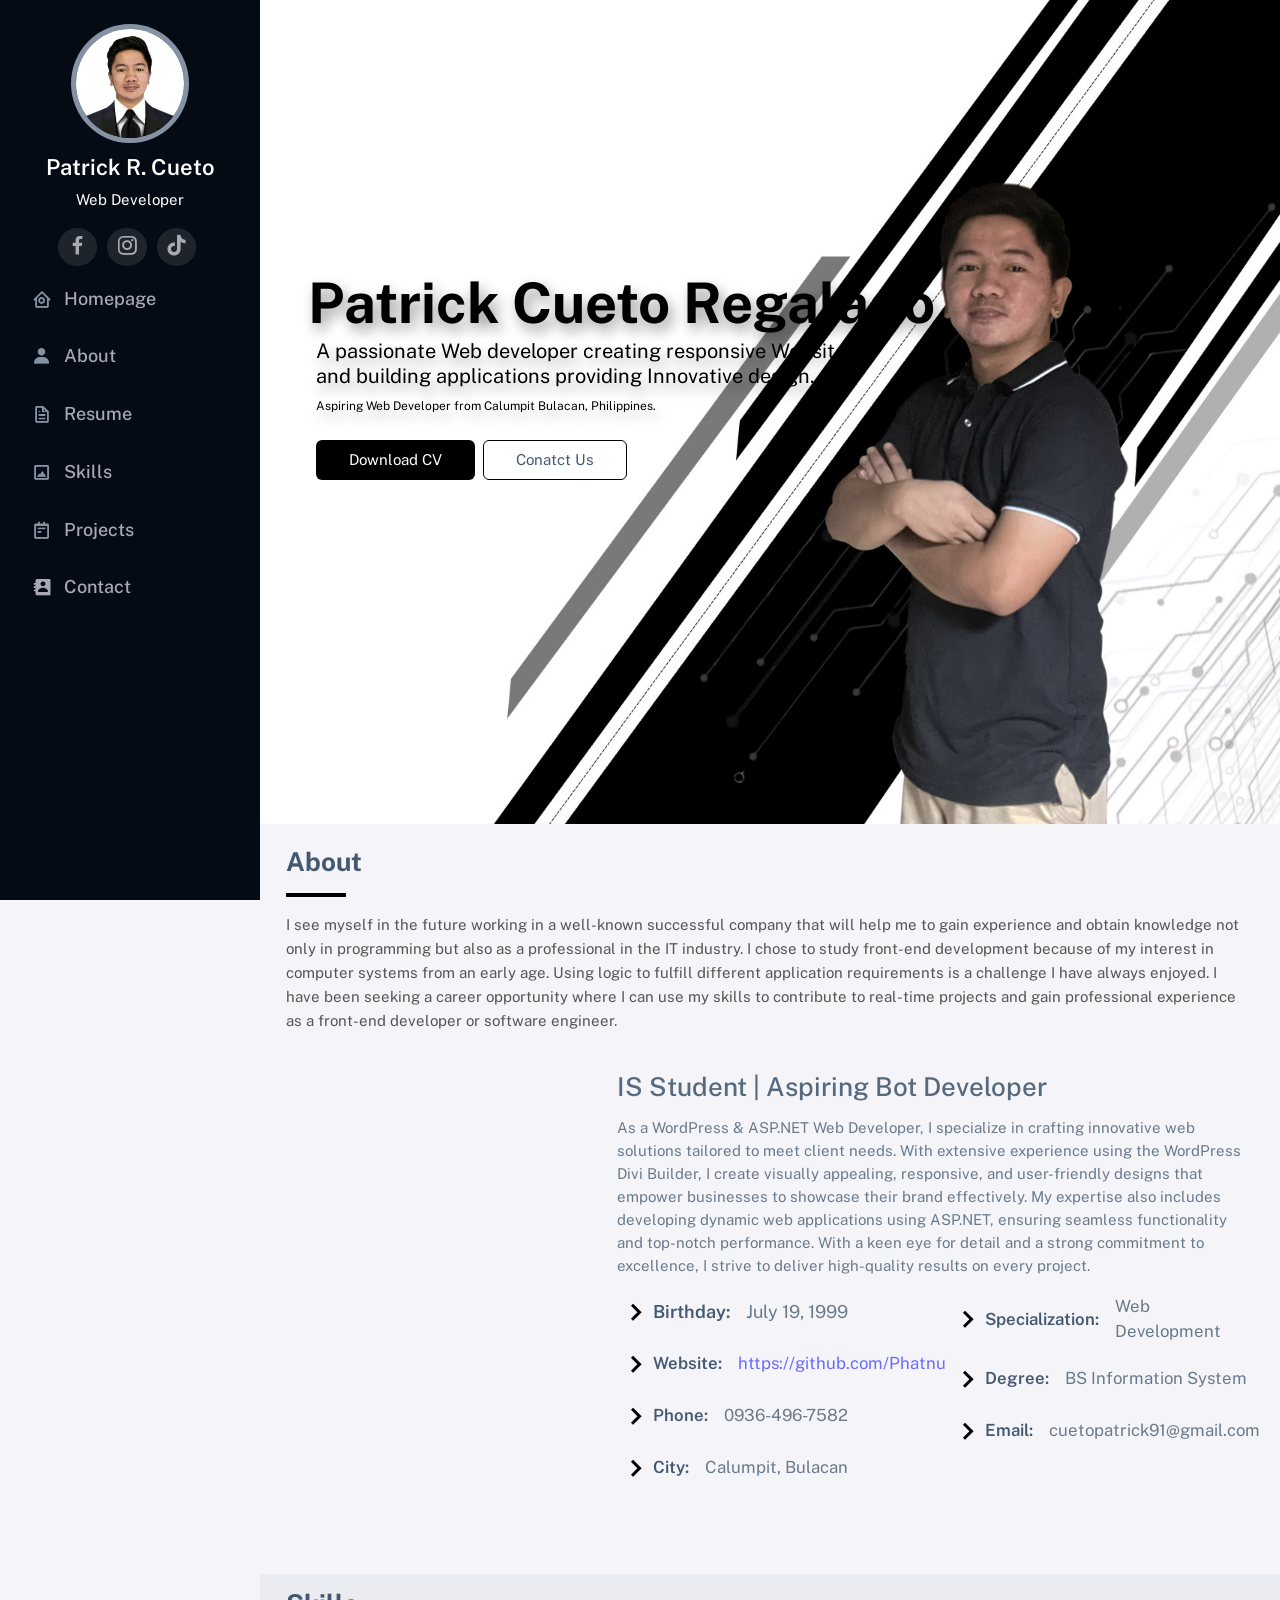
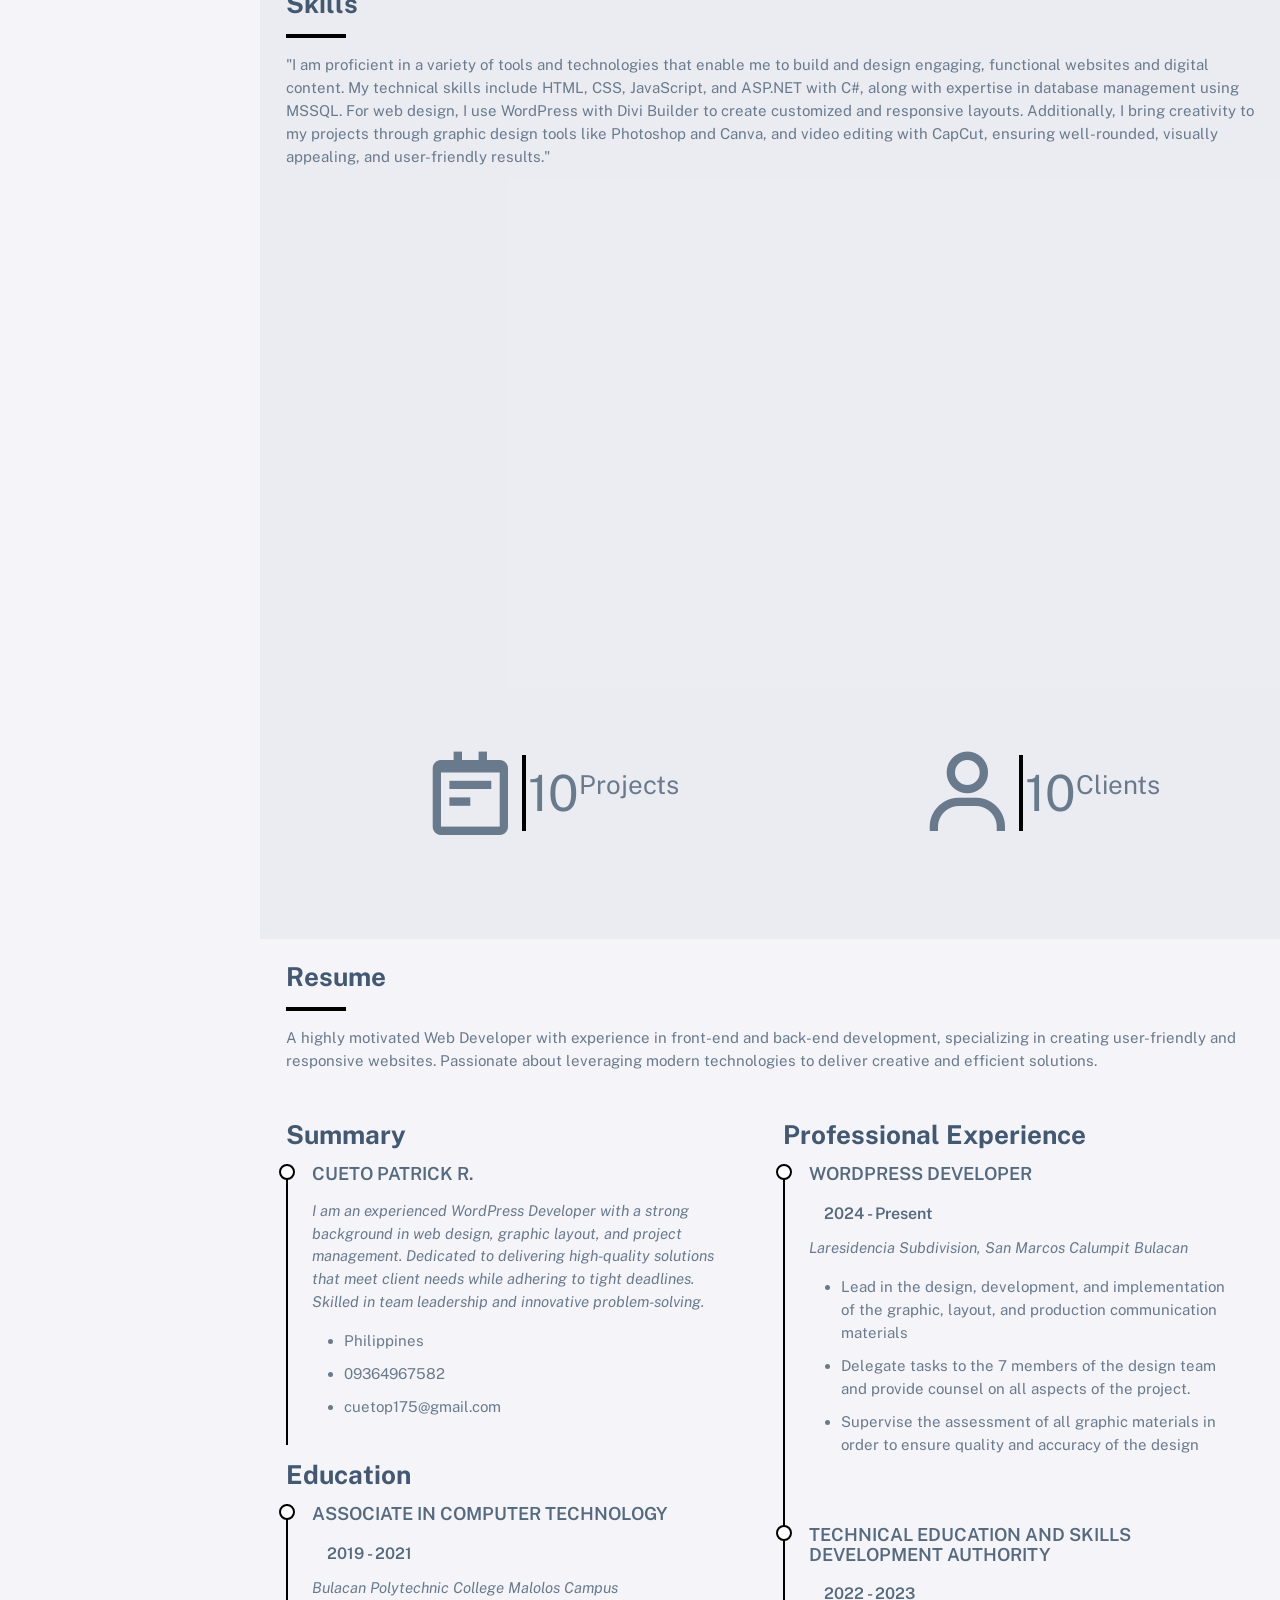
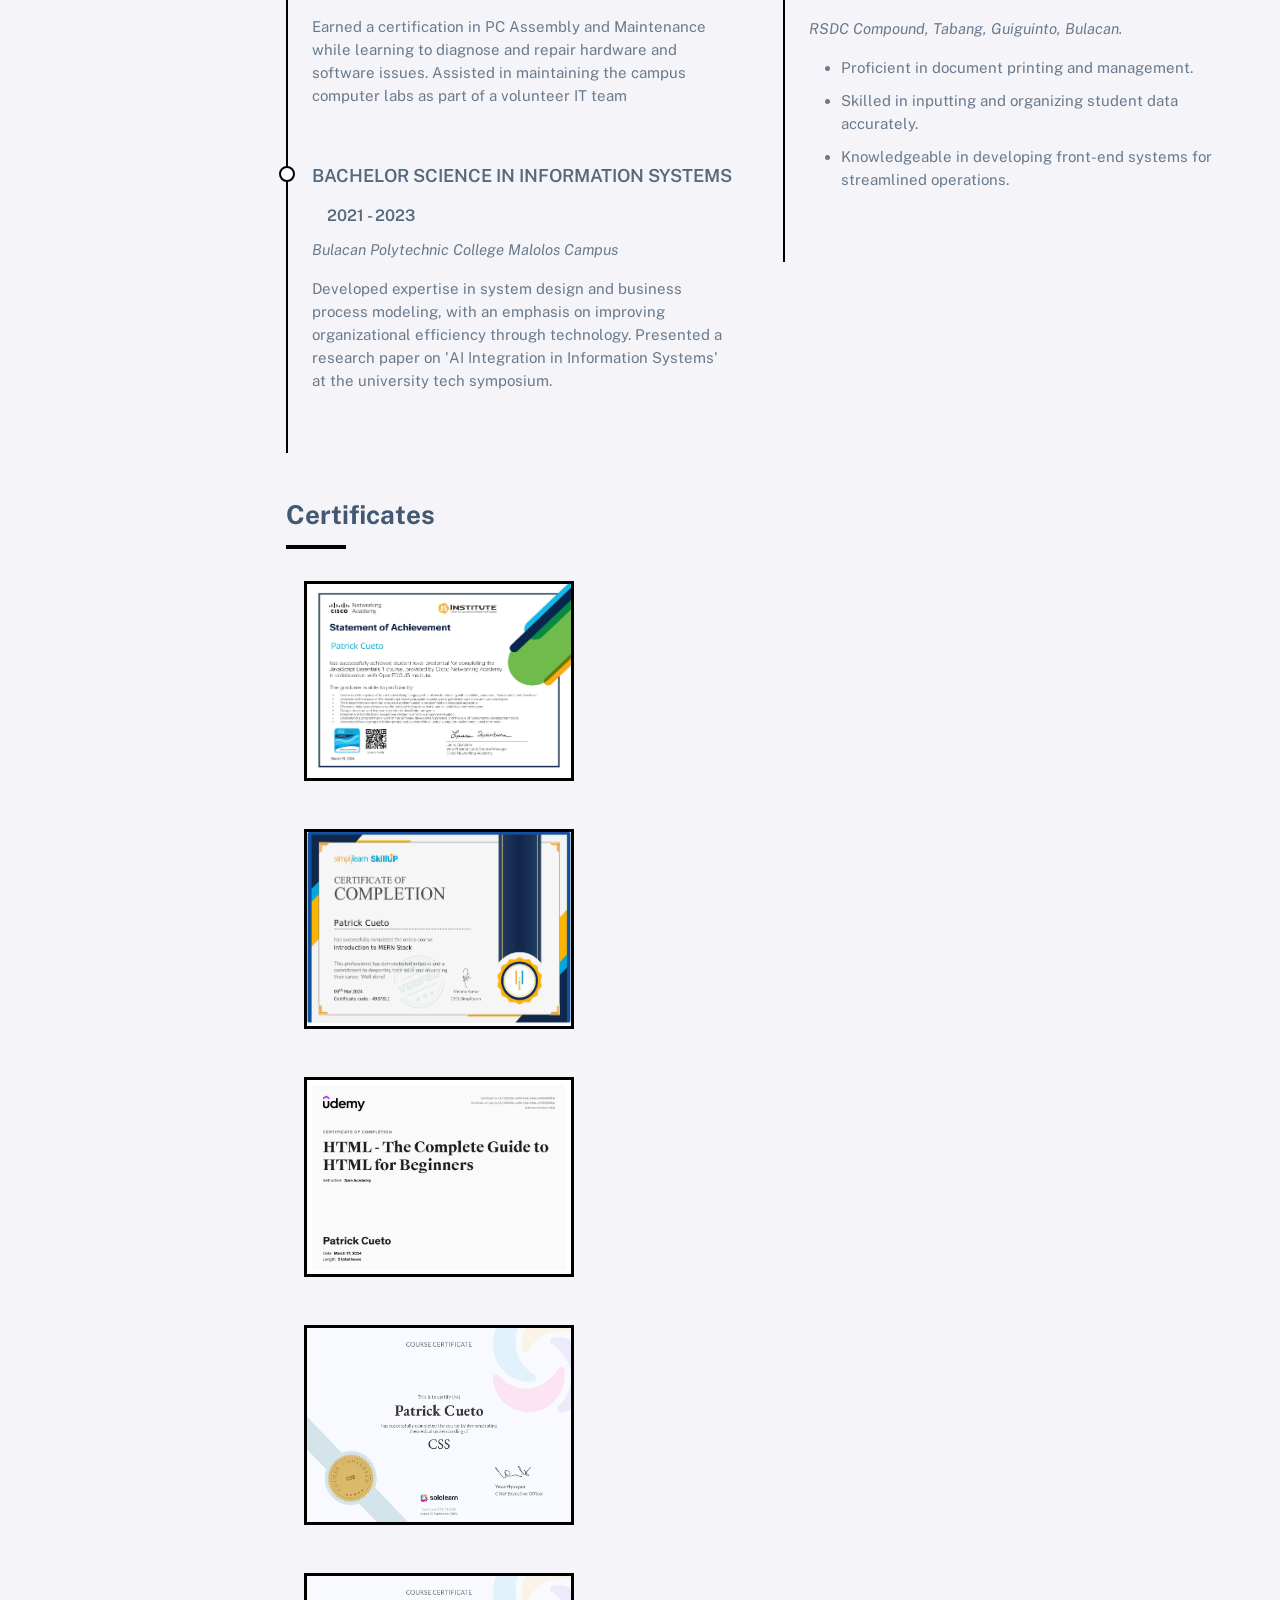
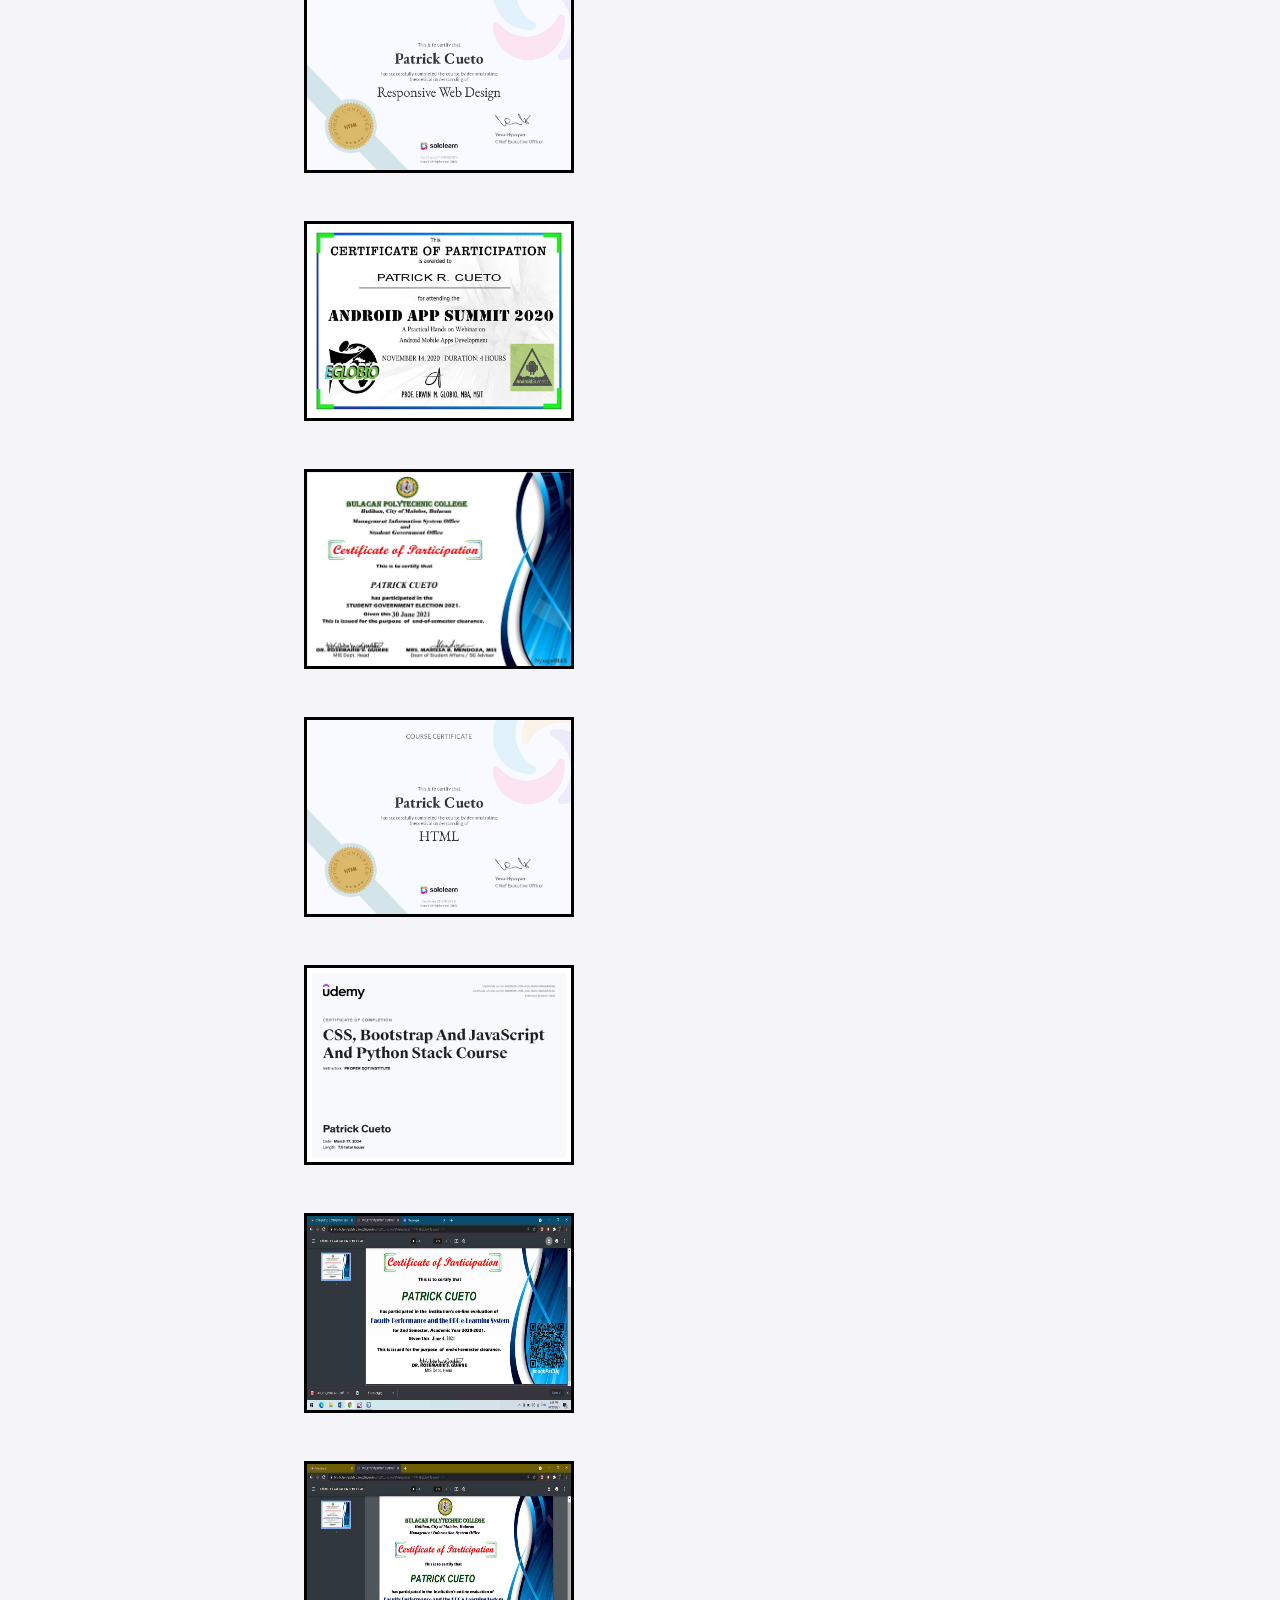
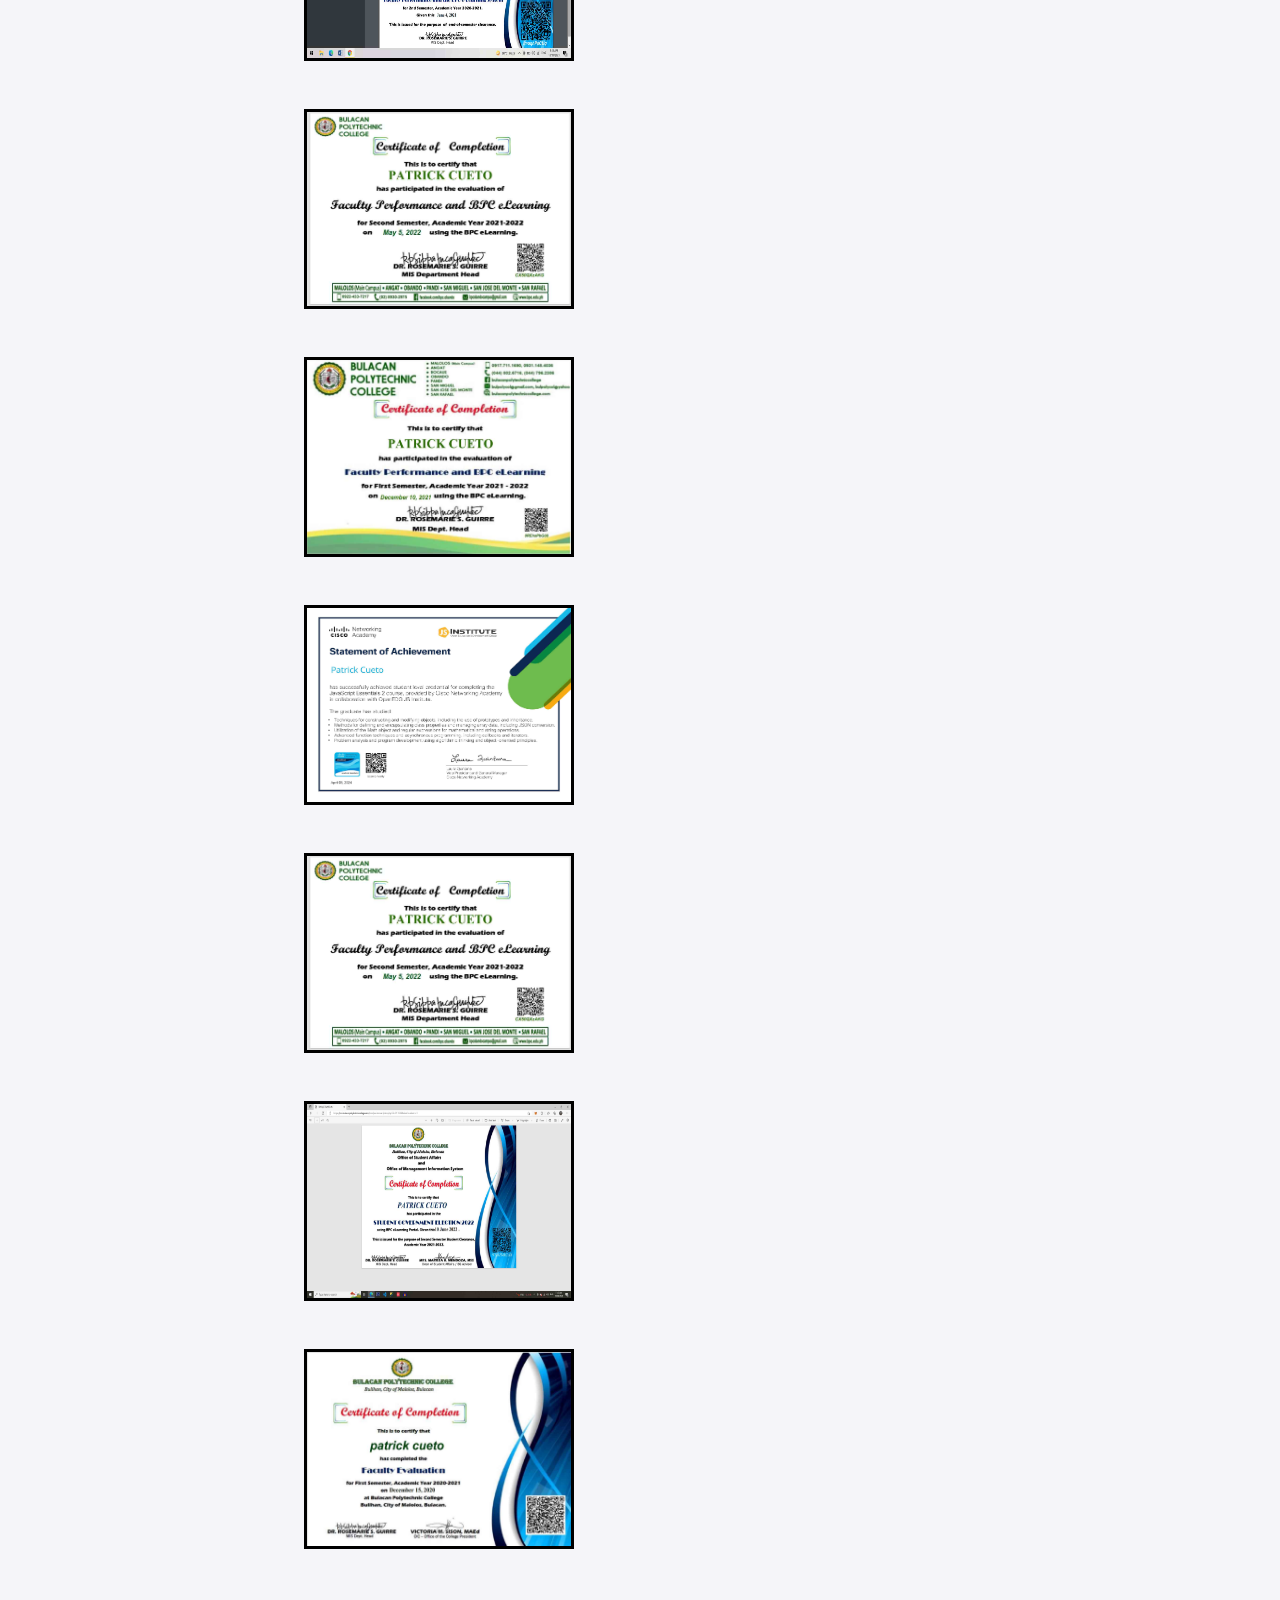
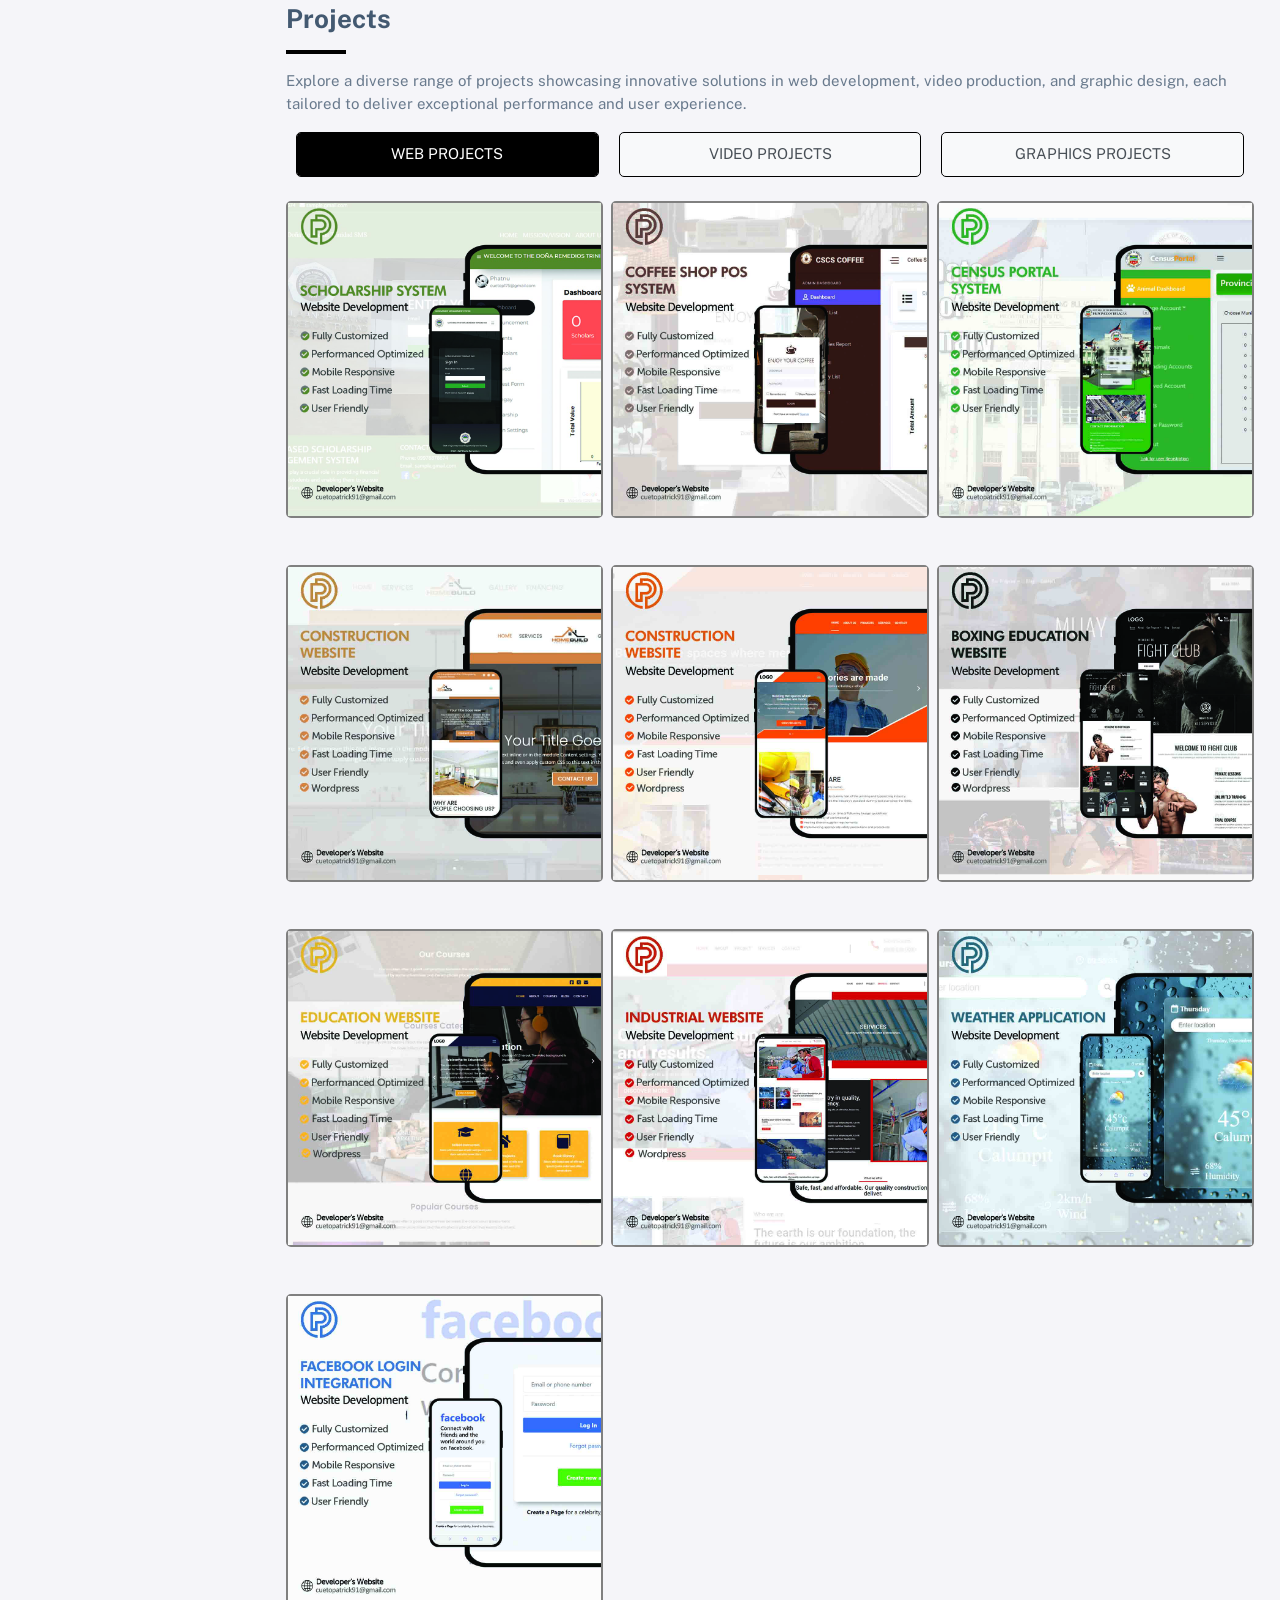
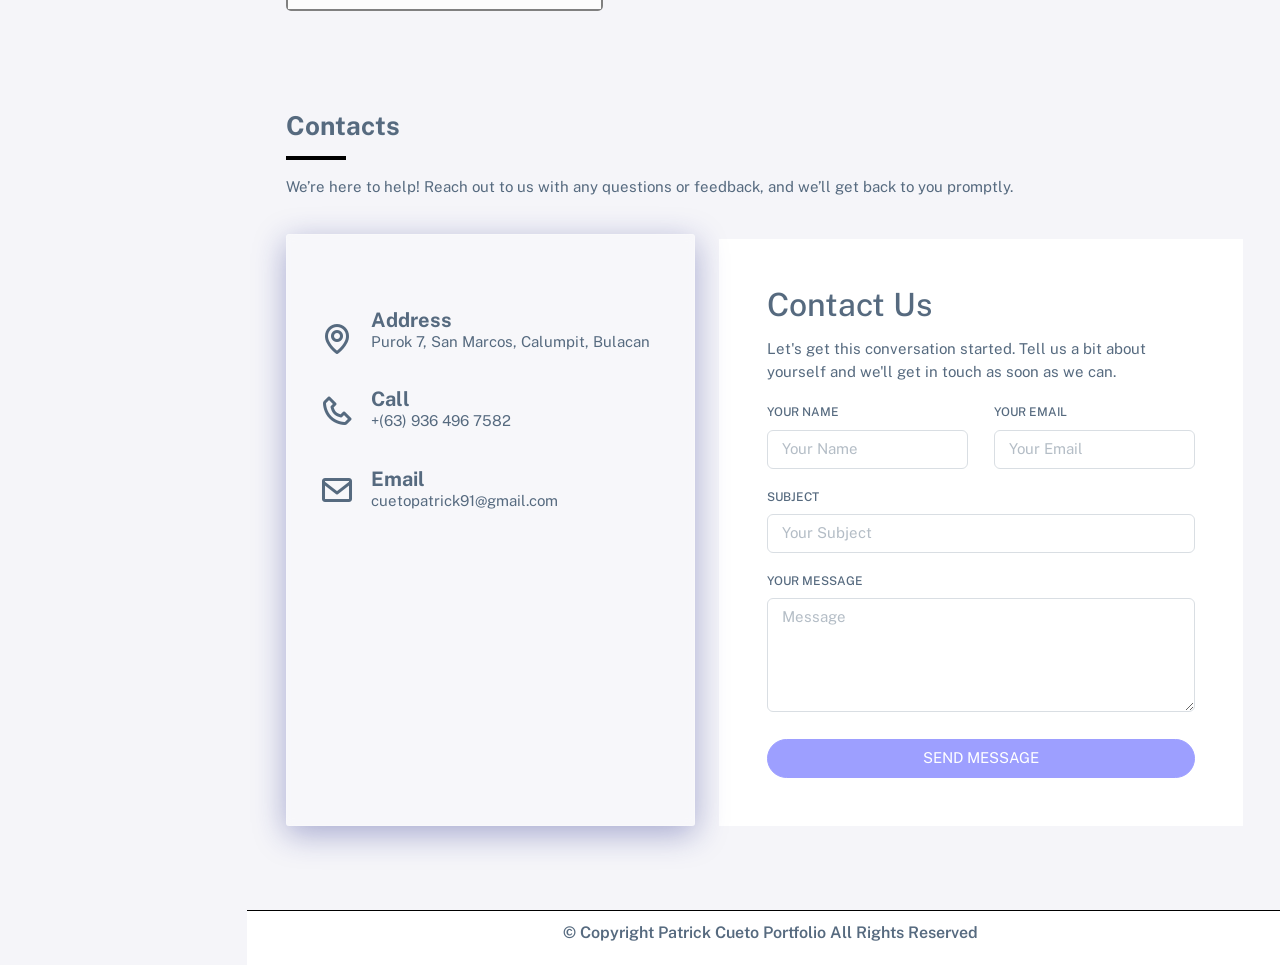
==== index.html @ 0eef759f "Update css Update css" ====
<!DOCTYPE html>

<!-- =========================================================
* Sneat - Bootstrap 5 HTML Admin Template - Pro | v1.0.0
==============================================================

* Product Page: https://themeselection.com/products/sneat-bootstrap-html-admin-template/
* Created by: ThemeSelection
* License: You must have a valid license purchased in order to legally use the theme for your project.
* Copyright ThemeSelection (https://themeselection.com)

=========================================================
 -->
<!-- beautify ignore:start -->
<html
  lang="en"
  class="light-style layout-menu-fixed"
  dir="ltr"
  data-theme="theme-default"
  data-assets-path="../assets/"
  data-template="vertical-menu-template-free"
>
  <head>
    <meta charset="utf-8" />
    <meta
      name="viewport"
      content="width=device-width, initial-scale=1.0, user-scalable=no, minimum-scale=1.0, maximum-scale=1.0"
    />

    <title>Portfolio | Patrick R. Cuetso</title>

    <meta name="description" content="" />

    <!-- Favicon -->
    <link rel="icon" type="image/x-icon" href="image/patsss2.jpg" />

    <!-- Fonts -->
    <link rel="preconnect" href="https://fonts.googleapis.com" />
    <link rel="preconnect" href="https://fonts.gstatic.com" crossorigin />
    <link
      href="https://fonts.googleapis.com/css2?family=Public+Sans:ital,wght@0,300;0,400;0,500;0,600;0,700;1,300;1,400;1,500;1,600;1,700&display=swap"
      rel="stylesheet"
    />
    <link href="https://unpkg.com/aos@2.3.1/dist/aos.css" rel="stylesheet">
   <!--<link rel="stylesheet" href="../bootstrap/css/bootstrap.min.css">-->
    <!-- Icons. Uncomment required icon fonts -->
    <link rel="stylesheet" href="assets/vendor/fonts/boxicons.css" />
    <link href="https://unpkg.com/aos@2.3.1/dist/aos.css" rel="stylesheet">
    <!-- Core CSS -->
    <link rel="stylesheet" href="assets/vendor/css/core.css" class="template-customizer-core-css" />
    <link rel="stylesheet" href="assets/vendor/css/theme-default.css" class="template-customizer-theme-css" />
    <link rel="stylesheet" href="assets/css/demo.css" />
    <link rel="stylesheet" href="assets/css/css-custom.css"/>

    <!-- Vendors CSS -->
    <link rel="stylesheet" href="assets/vendor/libs/perfect-scrollbar/perfect-scrollbar.css" />

    <link rel="stylesheet" href="assets/vendor/libs/apex-charts/apex-charts.css" />

    <!-- Page CSS -->

     <!-- <%-- FOR SLIDING IMAGE CERTIFICATE START--%> -->
     <link rel="stylesheet" href="https://unpkg.com/flickity@2/dist/flickity.min.css"/>
     <script src="https://ajax.googleapis.com/ajax/libs/jquery/3.6.4/jquery.min.js"></script>
      <!-- <%-- FOR SLIDING IMAGE CERTIFICATE CLOSE--%> -->

    <!-- Helpers -->
    <script src="assets/vendor/js/helpers.js"></script>

    <!--! Template customizer & Theme config files MUST be included after core stylesheets and helpers.js in the <head> section -->
    <!--? Config:  Mandatory theme config file contain global vars & default theme options, Set your preferred theme option in this file.  -->
    <script src="assets/js/config.js"></script>
    <style>
      #contact {
    background-image: url('./image/bgmap.jpg'); /* Replace 'your-image.jpg' with the path to your background image */
    background-size: cover; /* Ensures the image covers the entire section */
    background-position: center; /* Centers the image */
    background-repeat: no-repeat;
    padding: 60px 0; /* Adjusts padding to create space around content */
    color: #fff; /* Optional: changes text color to white for better readability */
    background-attachment: fixed;
}

      #cardsss:hover {
        transform: translateY(-10px);
        transition: 0.8s; /* Moves the div upwards */
        border: 1px solid black;
        
      }
      #cardsss {
      transition: transform 0.8s ease;
      padding: .5rem;
      border-radius: 11px;
      background: #e0e0e0;
      box-shadow:  8px 8px 16px #bebebe,-8px -8px 16px #ffffff; /* Apply transition to both hover and unhover */
    }
  .rowform{
    --bs-gutter-x: 1.625rem;
    --bs-gutter-y: 0;
    display: flex;
    flex-wrap: wrap;
    margin-top: calc(-1* var(--bs-gutter-y));
    margin-right: calc(-0.5* var(--bs-gutter-x));
  }
  #formatlimg{
    width: 90%;
  }
  /* CSS FOR THE SLIDER CERTIFICATE START */
  .modal {
    display: none; /* Hidden by default */
    position: fixed; /* Stay in place */
    z-index: 1; /* Sit on top */
    padding-top: 100px; /* Location of the box */
    left: 0;
    top: 0;
    width: 100%; /* Full width */
    height: 100%; /* Full height */
    overflow: auto; /* Enable scroll if needed */
    background-color: rgb(0,0,0); /* Fallback color */
    background-color: rgba(0,0,0,0.9); /* Black w/ opacity */
}

  .modal-content {
    margin: auto;
    display: block;
    width: 80%;
    max-width: 700px;
}
#caption {
    margin: auto;
    display: block;
    width: 80%;
    max-width: 700px;
    text-align: center;
    color: #ccc;
    padding: 10px 0;
    height: 150px;
}

.modal-content, #caption {
    animation-name: zoom;
    animation-duration: 0.6s;
}

@keyframes zoom {
    from {
        transform: scale(0)
    }

    to {
        transform: scale(1)
    }
}

.close {
    position: absolute;
    top: 15px;
    right: 35px;
    color: #f1f1f1;
    font-size: 40px;
    font-weight: bold;
    transition: 0.3s;
}

    .close:hover,
    .close:focus {
        color: #bbb;
        text-decoration: none;
        cursor: pointer;
    }

/* Close button styling */
.modal-close-btn {
    position: absolute;
    bottom: 20px;
    left: 50%;
    transform: translateX(-50%);
    background-color: #f1f1f1;
    color: black;
    border: none;
    padding: 10px 20px;
    cursor: pointer;
    font-size: 18px;
    font-weight: bold;
    border-radius: 5px;
}

    .modal-close-btn:hover,
    .modal-close-btn:focus {
        background-color: #bbb;
        color: white;
    }
    .passionate{
      margin-left: 1.5rem;margin-bottom: .5rem!important;font-size: 20px;line-height: 25px;color: black;
    }
    .aspiring{
      margin-left: 1.5rem;margin-bottom: 0rem!important;font-size: 12px;color: black;
    }
    .homebg{
     background-image: url('./image/bg9.jpg');padding: 2rem;background-attachment: fixed;
    }
    .row1{
      margin-top:1rem;
    }
    .btndiv{
      display: flex;
    }
    .btndiv #btnmirror{
      background-color: #000000;margin-left:1.5rem;padding: .5rem 2rem;
    }
    .btndiv #btnmirror2{
      background-color: white;margin-left:.5rem;padding: .5rem 2rem;border: 1px solid black;
    }
    .nav-tabs .nav-link {
    border: 1px solid black!important;
}

/* CSS FOR THE SLIDER CERTIFICATE END */

  @media screen and (min-width:200px) and (max-width:700px) {
    .rowform{
      justify-content: center;
    margin-left: calc(-0.5* var(--bs-gutter-x));
  }
  .btndiv #btnmirror {
    background-color: #000000;
    margin-left: 1.1rem;
    padding: 5px 11px;
}
.btndiv #btnmirror2 {
    background-color: white;
    margin-left: .5rem;
    padding: 5px 11px;
    border: 1px solid black;
}
  .passionate{
      margin-left: 1.1rem;
    }
    .row1{
      margin-top:0rem;
    }
    .aspiring{
      margin-left: 1.1rem;
    }
    .homebg{
     background-image: url('./image/mobile4.jpg');padding: 2rem;background-attachment: fixed;
    }
  #formatlimg{
    width: 40%;
  }
  #formalimg{
    width: 9rem;
  }
  }
    </style>
  </head>

  <body>
    <!-- Layout wrapper -->
    <div class="layout-wrapper layout-content-navbar">
      <div class="layout-container">
        <!-- Menu -->

        <aside id="layout-menu" class="layout-menu menu-vertical menu custom-bg">
          <div class="app-brand">
            <img style="width: 60%" class="img-thumbnail avatar avatar-xl rounded-circle mx-auto mb-2 mt-4 h-auto border-5 border-secondary" 
            src="image/pormal2.jpg"> 
            

            <a href="javascript:void(0);" class="layout-menu-toggle menu-link text-large ms-auto d-block d-xl-none bg-secondary">
              <i class="bx bx-chevron-left bx-sm align-middle"></i>
            </a>
          </div>
          <div>
          </div>

          <div class="fs-4 fw-semibold text-center text-white mb-1">Patrick R. Cueto</div>
          <p class="text-center text-white mb-0">Web Developer</p>
          <div class="demo-inline-spacing text-center pt-0 mb-2">
            <span class="badge css-bg-iconlist rounded-circle"><a target="_blank" href="https://www.facebook.com/profile.php?id=61554905952550"><i class='bx bxl-facebook bx-sm css-icon-custom '></i></a></span>
            <span class="badge css-bg-iconlist rounded-circle"><a target="_blank" href="https://www.instagram.com/patrickcueto019/"><i class='bx bxl-instagram bx-sm css-icon-custom '></i></a></span>
            <span class="badge css-bg-iconlist rounded-circle"><a target="_blank" href="https://www.tiktok.com/@_patrickregalado"><i class='bx bxl-tiktok bx-sm css-icon-custom '></i></a></span>
          </div>
          <div class="menu-inner-shadow"></div>

          <ul class="menu-inner py-1">
            <!-- Dashboard -->
            <li class="menu-item">
              <a href="#home" class="menu-link">
                <div class="d-flex justify-content-center">
                  <i class="menu-icon tf-icons bx bx-home-circle text-secondary css-icon-custom"></i> <h5 class="css-text-aside">Homepage</h5>
              </div>
              </a>
            </li>
            <li class="menu-item">
              <a href="#about" class="menu-link">
                <div class="d-flex justify-content-center">
                  <i class="menu-icon tf-icons bx bxs-user text-secondary css-icon-custom"></i> <h5 class="css-text-aside">About</h5>
              </div>
              </a>
            </li>
            <li class="menu-item">
              <a href="#resume" class="menu-link">
                <div class="d-flex justify-content-center">
                  <i class="menu-icon tf-icons bx bx-file text-secondary css-icon-custom"></i> <h5 class="css-text-aside">Resume</h5>
              </div>
              </a>
            </li>
            <li class="menu-item">
              <a href="#skills" class="menu-link">
                <div class="d-flex justify-content-center">
                  <i class="menu-icon tf-icons bx bx-image-alt text-secondary css-icon-custom"></i> <h5 class="css-text-aside">Skills</h5>
              </div>
              </a>
            </li>
            <li class="menu-item">
              <a href="#project" class="menu-link">
                <div class="d-flex justify-content-center">
               <i class="menu-icon tf-icons bx bx-notepad text-secondary css-icon-custom"></i> <h5 class="css-text-aside">Projects</h5>
              </div>
              </a>
            </li>
            <li class="menu-item">
              <a href="#contact" class="menu-link">
                <div class="d-flex justify-content-center">
               <i class="menu-icon tf-icons bx bxs-contact css-icon-custom"></i> <h5 class="css-text-aside">Contact</h5>
              </div>
              </a>
            </li>
          </ul>
        </aside>
        <!-- / Menu -->

        <!-- Layout container -->
        <div class="layout-page">
          <!-- Navbar -->

          <nav class="navbar d-xl-none" style="position: sticky; top: 0;">
            <div class="layout-menu-toggle navbar-nav align-items-xl-center ms-auto me-3 me-xl-0 d-xl-none ms-4">
              <a class="nav-item nav-link px-0 me-xl-4" href="javascript:void(0)">
                <div class="p-1 rounded-circle" style="background-color: #000000;">
                  <i class="bx bx-menu bx-sm text-white "></i>
                </div>
              </a>
            </div>
          </nav>

          <!-- / Navbar -->

          <!-- Content wrapper -->
          <div class="content-wrapper">
            <!-- Content -->

          <!-- Banner section -->
             <section id="home">
              <div class="homebg css-image-bg-fullscreen align-content-center">
                <div data-aos="fade-up" data-aos-easing="linear"
                data-aos-duration="3000">
                  <h6 style="font-size: clamp(2.25rem, 0.6875rem + 5vw, 3.5rem);margin-bottom: 0px!important;color: black;" class="fw-bold ps-3 css-text-shadow-custom">Patrick Cueto Regalado</h5>
                    <!-- <p style="margin-bottom: 0rem!important" class="text-white fs-2 ps-4 css-text-shadow-custom" id="typing-container"></p> -->
                     <p class="passionate css-text-shadow-custom">A passionate Web developer creating responsive Website <br> and building applications providing Innovative design.</p>
                     <p class="aspiring css-text-shadow-custom">Aspiring Web Developer from Calumpit Bulacan, Philippines.</p>
                     <div class="btndiv">
                      <a href="Resume/Patrick_Resume-converted (2).docx" id="btnmirror" class="btn mt-4 text-white" data-mdb-ripple-color="dark">Download CV   <i class="fa-solid fa-angle-right"></i></a> 
                      <a href="#contact" id="btnmirror2" class="btn mt-4 text-black">Conatct Us   <i class="fa-solid fa-angle-right"></i></a>     
                     </div>
                    
                </div>
               </div>
             </section>
             <!-- /Banner section -->
             
          <!-- About section -->
             <section id="about" class="pt-4">
              <div class="container-fluid">
              <h3 class="title fw-bold text-black">About</h3>
              <hr class="css-hr-custom"/>
                    <p style="line-height: 1.6; color: #555;">
                      I see myself in the future working in a well-known successful company that will help me to gain experience and obtain knowledge not only in programming but also as a professional in the IT industry.
                      I chose to study front-end development because of my interest in computer systems from an early age. Using logic to fulfill different application requirements is a challenge I have always enjoyed. 
                      I have been seeking a career opportunity where I can use my skills to contribute to real-time projects and gain professional experience as a front-end developer or software engineer.
                    </p>
             

                  <div class="row pt-4 gy-4 pb-5">
                    <div data-aos="fade-up"
                    data-aos-duration="3000" class="col-lg-4" style="display: flex;justify-content: center;">
                      <img id="formalimg" src="image/pormal2.jpg" alt="column image">
                    </div>
                    <div class="col-lg-8">
                      <h3>IS Student | Aspiring Bot Developer</h3>
                      <!-- <h3>WordPress & ASP.Net Web Developer</h3> -->
                      <p>As a WordPress & ASP.NET Web Developer, I specialize in crafting innovative web solutions tailored to meet client needs. With extensive experience using the WordPress Divi Builder, I create visually appealing, responsive, and user-friendly designs that empower businesses to showcase their brand effectively. My expertise also includes developing dynamic web applications using ASP.NET, ensuring seamless functionality and top-notch performance. With a keen eye for detail and a strong commitment to excellence, I strive to deliver high-quality results on every project.</p>
                        <div class="row">
                          <div class="col-lg-6">
                            <ul class="list-unstyled d-flex align-items-center">
                              <li><i class="bx bx-chevron-right bx-md css-chevron-color"></i></li>
                              <li><span class="fs-5 fw-semibold me-3 text-black">Birthday:</span></li>
                              <li><span class="fs-5">July 19, 1999</span></li>
                            </ul>
                            <ul class="list-unstyled d-flex align-items-center">
                              <li><i class="bx bx-chevron-right bx-md css-chevron-color"></i></li>
                              <li><span class="fs-big fw-semibold me-3 text-black">Website:</span></li>
                              <li><span class="fs-big "><a target="_blank" href="https://github.com/Phatnu">https://github.com/Phatnu</a></span></li>
                            </ul>
                            <ul class="list-unstyled d-flex align-items-center">
                              <li><i class="bx bx-chevron-right bx-md css-chevron-color"></i></li>
                              <li><span class="fs-big fw-semibold me-3 text-black">Phone:</span></li>
                              <li><span class="fs-big ">0936-496-7582</span></li>
                            </ul>
                            <ul class="list-unstyled d-flex align-items-center">
                              <li><i class="bx bx-chevron-right bx-md css-chevron-color"></i></li>
                              <li><span class="fs-big fw-semibold me-3 text-black">City:</span></li>
                              <li><span class="fs-big ">Calumpit, Bulacan</span></li>
                            </ul>
                          </div>
                          <div class="col-lg-6">
                            <ul class="list-unstyled d-flex align-items-center">
                              <li><i class="bx bx-chevron-right bx-md css-chevron-color"></i></li>
                              <li><span class="fs-big fw-semibold me-3 text-black">Specialization:</span></li>
                              <li><span class="fs-big ">Web Development</span></li>
                            </ul>
                            <ul class="list-unstyled d-flex align-items-center">
                              <li><i class="bx bx-chevron-right bx-md css-chevron-color"></i></li>
                              <li><span class="fs-big  fw-semibold me-3 text-black">Degree:</span></li>
                              <li><span class="fs-big ">BS Information System</span></li>
                            </ul>
                            <ul class="list-unstyled d-flex align-items-center">
                              <li><i class="bx bx-chevron-right bx-md css-chevron-color"></i></li>
                              <li><span class="fs-big  fw-semibold me-3 text-black">Email:</span></li>
                              <li><span class="fs-big ">cuetopatrick91@gmail.com</span></li>
                            </ul>
                            <!--- <ul class="list-unstyled d-flex align-items-center">
                              <li><i class="bx bx-chevron-right bx-md css-chevron-color"></i></li>
                              <li><span class="fs-big  fw-semibold me-3 text-black">Birthday:</span></li>
                              <li><span class="fs-big ">November 22, 1999</span></li>
                            </ul> -->
                          </div>
                        </div>

                    </div>
                  </div>
              </div>
             </section>
             <section id="skills" class="pt-4">
              <div class="bg-lighter pt-3 pb-3">
                <div class="container">
                  <h3 class="title fw-bold text-black">Skills</h3>
                  <hr class="css-hr-custom"/>
                  <p class="mb-5">"I am proficient in a variety of tools and technologies that enable me to build and design engaging, functional websites and digital content. My technical skills include HTML, CSS, JavaScript, and ASP.NET with C#, along with expertise in database management using MSSQL. For web design, I use WordPress with Divi Builder to create customized and responsive layouts. Additionally, I bring creativity to my projects through graphic design tools like Photoshop and Canva, and video editing with CapCut, ensuring well-rounded, visually appealing, and user-friendly results."</p>
                  <!-- SECTION FOR THE SKILLS ICON START -->
                  <div class="row" data-aos="fade-up"
                  data-aos-anchor-placement="center-bottom" data-aos-duration="2000">
                    <div class="col-lg-3 col-md-3 col-sm-12">
                        <div id="cardsss">
                          <div style="display: flex;align-items: center;justify-content: center;">
                            <div>
                                <img style="width: 70px;height: auto;" src="./skillicons/html.png">
                            </div>
                            <div style="color: #040B14;font-size: 20px;font-weight: bold;">
                                HTML
                            </div>
                          </div>
                        </div>
                    </div>
                    <div class="col-lg-3 col-md-3 col-sm-12">
                      <div id="cardsss">
                        <div style="display: flex;align-items: center;justify-content: center;">
                          <div>
                              <img style="width: 70px;height: auto;" src="./skillicons/CSS.png">
                          </div>
                          <div style="color: #040B14;font-size: 20px;font-weight: bold;">
                              CSS
                          </div>
                        </div>
                      </div>
                  </div>
                  <div class="col-lg-3 col-md-3 col-sm-12">
                    <div id="cardsss">
                      <div style="display: flex;align-items: center;justify-content: center;">
                        <div>
                            <img style="width: 70px;height: auto;" src="./skillicons/jscript.png">
                        </div>
                        <div style="color: #040B14;font-size: 20px;font-weight: bold;">
                            JAVASCRIPT
                        </div>
                      </div>
                    </div>
                </div>
              <div class="col-lg-3 col-md-3 col-sm-12">
                <div id="cardsss">
                  <div style="display: flex;align-items: center;justify-content: center;">
                    <div>
                        <img style="width: 70px;height: auto;" src="./skillicons/Bootstrap.png">
                    </div>
                    <div style="color: #040B14;font-size: 20px;font-weight: bold;">
                        BOOTSTRAP
                    </div>
                  </div>
                </div>
            </div>
                   </div>
                   <div class="row row1" data-aos="fade-up"
                   data-aos-anchor-placement="center-bottom" data-aos-duration="2000">
                    <div class="col-lg-3 col-md-3 col-sm-12">
                      <div id="cardsss">
                        <div style="display: flex;align-items: center;justify-content: center;">
                          <div>
                              <img style="width: 70px;height: auto;" src="./skillicons/tailwind.png">
                          </div>
                          <div style="color: #040B14;font-size: 20px;font-weight: bold;">
                              TAILWIND
                          </div>
                        </div>
                      </div>
                  </div>
                  <div class="col-lg-3 col-md-3 col-sm-12">
                    <div id="cardsss">
                      <div style="display: flex;align-items: center;justify-content: center;">
                        <div>
                            <img style="width: 70px;height: auto;" src="./skillicons/CSHARP.png">
                        </div>
                        <div style="color: #040B14;font-size: 20px;font-weight: bold;">
                            C#
                        </div>
                      </div>
                    </div>
                </div>
                  <div class="col-lg-3 col-md-3 col-sm-12">
                    <div id="cardsss">
                      <div style="display: flex;align-items: center;justify-content: center;">
                        <div>
                            <img style="width: 70px;height: auto;" src="./skillicons/ASP.png">
                        </div>
                        <div style="color: #040B14;font-size: 20px;font-weight: bold;">
                            ASP.NET
                        </div>
                      </div>
                    </div>
                </div>
                <div class="col-lg-3 col-md-3 col-sm-12">
                  <div id="cardsss">
                    <div style="display: flex;align-items: center;justify-content: center;">
                      <div>
                          <img style="width: 70px;height: auto;" src="./skillicons/SQL.png">
                      </div>
                      <div style="color: #040B14;font-size: 20px;font-weight: bold;">
                          SQL
                      </div>
                    </div>
                  </div>
              </div>
                   </div>
                   <div class="row row1" data-aos="fade-up"
                   data-aos-anchor-placement="center-bottom" data-aos-duration="2000">
                    <div class="col-lg-3 col-md-3 col-sm-12">
                      <div id="cardsss">
                        <div style="display: flex;align-items: center;justify-content: center;">
                          <div>
                              <img style="width: 70px;height: auto;" src="./skillicons/WORDPRESS.png">
                          </div>
                          <div style="color: #040B14;font-size: 20px;font-weight: bold;">
                              WORDPRESS
                          </div>
                        </div>
                      </div>
                  </div>
                  <div class="col-lg-3 col-md-3 col-sm-12">
                    <div id="cardsss">
                      <div style="display: flex;align-items: center;justify-content: center;">
                        <div>
                            <img style="width: 70px;height: auto;" src="./skillicons/phothoshop.png">
                        </div>
                        <div style="color: #040B14;font-size: 20px;font-weight: bold;">
                            PHOTOSHOP
                        </div>
                      </div>
                    </div>
                </div>
                  <div class="col-lg-3 col-md-3 col-sm-12">
                    <div id="cardsss">
                      <div style="display: flex;align-items: center;justify-content: center;">
                        <div>
                            <img style="width: 70px;height: auto;" src="./skillicons/FIGMA.png">
                        </div>
                        <div style="color: #040B14;font-size: 20px;font-weight: bold;">
                            FIGMA
                        </div>
                      </div>
                    </div>
                </div>
                <div class="col-lg-3 col-md-3 col-sm-12">
                  <div id="cardsss">
                    <div style="display: flex;align-items: center;justify-content: center;">
                      <div>
                          <img style="width: 70px;height: auto;" src="./skillicons/capcut.png">
                      </div>
                      <div style="color: #040B14;font-size: 20px;font-weight: bold;">
                          CAPCUT
                      </div>
                    </div>
                  </div>
              </div>
                   </div>
                   <div class="row row1" data-aos="fade-up"
                   data-aos-anchor-placement="center-bottom" data-aos-duration="2000" >
                    <div class="col-lg-3 col-md-3 col-sm-12">
                      <div id="cardsss">
                        <div style="display: flex;align-items: center;justify-content: center;">
                          <div>
                              <img style="width: 70px;height: auto;" src="./skillicons/CANVA.png">
                          </div>
                          <div style="color: #040B14;font-size: 20px;font-weight: bold;">
                             CANVA
                          </div>
                        </div>
                      </div>
                  </div>
                  <div class="col-lg-3 col-md-3 col-sm-12">
                    <div id="cardsss">
                      <div style="display: flex;align-items: center;justify-content: center;">
                        <div>
                            <img style="width: 70px;height: auto;" src="./skillicons/visualStudio.png">
                        </div>
                        <div style="color: #040B14;font-size: 18px;font-weight: bold;">
                            VISUAL STUDIO
                        </div>
                      </div>
                    </div>
                </div>
                  <div class="col-lg-3 col-md-3 col-sm-12">
                    <div id="cardsss">
                      <div style="display: flex;align-items: center;justify-content: center;">
                        <div>
                            <img style="width: 70px;height: auto;" src="./skillicons/chatgpt.png">
                        </div>
                        <div style="color: #040B14;font-size: 20px;font-weight: bold;">
                            GPT
                        </div>
                      </div>
                    </div>
                </div>
                <div class="col-lg-3 col-md-3 col-sm-12">
                  <div id="cardsss">
                    <div style="display: flex;align-items: center;justify-content: center;">
                      <div>
                          <img style="width: 70px;height: auto;" src="./skillicons/skype.png">
                      </div>
                      <div style="color: #040B14;font-size: 20px;font-weight: bold;">
                          SKYPE
                      </div>
                    </div>
                  </div>
              </div>
                   </div>
                   <div class="row row1" data-aos="fade-up"
                   data-aos-anchor-placement="center-bottom" data-aos-duration="2000">
                    <div class="col-lg-3 col-md-3 col-sm-12">
                      <div id="cardsss">
                        <div style="display: flex;align-items: center;justify-content: center;">
                          <div>
                              <img style="width: 70px;height: auto;" src="./skillicons/trello.png">
                          </div>
                          <div style="color: #040B14;font-size: 20px;font-weight: bold;">
                             TRELLO
                          </div>
                        </div>
                      </div>
                  </div>
                  <div class="col-lg-3 col-md-3 col-sm-12">
                    <div id="cardsss">
                      <div style="display: flex;align-items: center;justify-content: center;">
                        <div>
                            <img style="width: 70px;height: auto;" src="./skillicons/drive.png">
                        </div>
                        <div style="color: #040B14;font-size: 18px;font-weight: bold;">
                            DRIVE
                        </div>
                      </div>
                    </div>
                </div>
                  <!-- <div class="col-lg-3 col-md-3 col-sm-12">
                    <div id="cardsss">
                      <div style="display: flex;align-items: center;justify-content: center;">
                        <div>
                            <img style="width: 70px;height: auto;" src="/skillicons/chatgpt.png">
                        </div>
                        <div style="color: #040B14;font-size: 20px;font-weight: bold;">
                            GPT
                        </div>
                      </div>
                    </div>
                </div>
                <div class="col-lg-3 col-md-3 col-sm-12">
                  <div id="cardsss">
                    <div style="display: flex;align-items: center;justify-content: center;">
                      <div>
                          <img style="width: 70px;height: auto;" src="/skillicons/skype.png">
                      </div>
                      <div style="color: #040B14;font-size: 20px;font-weight: bold;">
                          SKYPE
                      </div>
                    </div>
                  </div>
              </div> -->
                   </div>

                   <!-- SECTION FOR THE SKILLS ICON END -->


                  <div class="row text-center align-items-center pt-5 pb-5">
                  <div class="col-lg-6 p-3">
                        <div class="row pt-3 pb-3 g-1 text-center align-items-center">
                          <div class="col-6">
                            <i style="font-size: 100px;" class="bx bx-notepad  float-end"></i>
                          </div>
                          <div class="col-6" style="border-left: 4px solid #000000;"> 
                            <div class="d-flex align-items-center">
                            <span style="font-size: 50px;">10 </span><p class="fs-3"> Projects</p>
                          </div>
                        </div>
                      </div>
                  </div>
                  <div class="col-lg-6 p-3">
                        <div class="row pt-3 pb-3 g-1 text-center align-items-center">
                          <div class="col-6">
                            <i style="font-size: 100px;" class="bx bx-user float-end"></i>
                          </div>
                          <div class="col-6" style="border-left: 4px solid #000000;"> 
                            <div class="d-flex align-items-center">
                            <span style="font-size: 50px;">10 </span><p class="fs-3"> Clients</p>
                          </div>
                        </div>
                      </div>
                  </div>
                </div>
              </div>
              </div>
             </section>
             
             <!-- Resume Section -->
             <section id="resume" class="pt-4">
              <div class="container">
                <h3 class="title fw-bold text-black">Resume</h3>
                <hr class="css-hr-custom"/>
                <p class="mb-5">A highly motivated Web Developer with experience in front-end and back-end development, specializing in creating user-friendly and responsive websites. Passionate about leveraging modern technologies to deliver creative and efficient solutions.</p>
                   <div class="row">
                    <div class="col-lg-6 shadow-0">
                      
                      <!--Summary-->
                      <h3 class="fw-bold text-black">Summary</h3>
                      <div style="box-shadow: none;" class="card shadow-0 bg-transparent
                       resume-border-left rounded-0 ps-0 pb-0 mb-3 ">
                        <div class="card-header pt-0 pb-0">
                          <h4 class="text-uppercase">Cueto Patrick R.</h4>
                        </div>
                        <div class="card-body pb-0  shadow-0">
                          <p class="fst-italic">I am an experienced WordPress Developer with a strong background in web design, graphic layout, and project management. Dedicated to delivering high-quality solutions that meet client needs while adhering to tight deadlines. Skilled in team leadership and innovative problem-solving.</p>
                             <ul>
                              <li>Philippines</li>
                              <li>09364967582</li>
                              <li>cuetop175@gmail.com</li>
                             </ul>
                        </div>
                      </div> 
                      <!--Education-->
                      <h3 class=" fw-bold text-black">Education</h3>
                      <div style="box-shadow: none;" class="card shadow-0 bg-transparent resume-border-left rounded-0 ps-0">
                        <div class="card-header pt-0 pb-0">
                          <h4 class="text-uppercase">Associate in Computer Technology</h4>
                          <h6>2019 - 2021</h6>
                        </div>
                        <div class="card-body">
                          <p class="fst-italic">Bulacan Polytechnic College Malolos Campus</p>
                          <p>Earned a certification in PC Assembly and Maintenance while learning to diagnose and repair hardware and software issues. Assisted in maintaining the campus computer labs as part of a volunteer IT team</p>
                        </div>
                      </div> 
                      <div style="box-shadow: none;" class="card shadow-0 bg-transparent resume-border-left rounded-0 ps-0">
                        <div class="card-header pt-0 pb-0">
                          <h4 class="text-uppercase">Bachelor Science in Information Systems</h4>
                          <h6>2021 - 2023</h6>
                        </div>
                        <div class="card-body">
                          <p class="fst-italic">Bulacan Polytechnic College Malolos Campus</p>
                          <p>Developed expertise in system design and business process modeling, with an emphasis on improving organizational efficiency through technology. Presented a research paper on 'AI Integration in Information Systems' at the university tech symposium.  </p>
                        </div>
                      </div> 
                    </div>

                    <div class="col-lg-6 shadow-0">
                      
                      <!--Professional Experience-->
                      <h3 class="fw-bold text-black">Professional Experience</h3>
                      <div style="box-shadow: none;" class="card shadow-0 bg-transparent resume-border-left rounded-0 ps-0">
                        <div class="card-header pt-0 pb-0">
                          <h4 class="text-uppercase">WordPress Developer</h4>
                          <h6>2024 - Present</h6>
                        </div>
                        <div class="card-body">
                          <p class="fst-italic">Laresidencia Subdivision, San Marcos Calumpit Bulacan</p>
                          <ul>
                            <li>Lead in the design, development, and implementation of the graphic, layout, and production communication materials</li>
                            <li>Delegate tasks to the 7 members of the design team and provide counsel on all aspects of the project.</li>
                            <li>Supervise the assessment of all graphic materials in order to ensure quality and accuracy of the design</li>
                            <!-- <li>Oversee the efficient use of production project budgets ranging from $2,000 - $25,000</li> -->
                          </ul>
                        </div>
                      </div> 
                      <div style="box-shadow: none;" class="card shadow-0 bg-transparent resume-border-left rounded-0 ps-0">
                        <div class="card-header pt-0 pb-0">
                          <h4 class="text-uppercase">Technical Education and Skills Development Authority</h4>
                          <h6>2022 - 2023</h6>
                        </div>
                        <div class="card-body">
                          <p class="fst-italic">RSDC Compound, Tabang, Guiguinto, Bulacan.</p>
                          <ul>
                            <li>Proficient in document printing and management.</li>
                            <li>Skilled in inputting and organizing student data accurately.</li>
                            <li>Knowledgeable in developing front-end systems for streamlined operations.</li>
                          </ul>
                        </div>
                      </div> 
                    </div>
                   </div>
              </div>
             </section>
             
             <div class="container mt-5">
              <h3 class="title fw-bold text-black">Certificates</h3>
              <hr class="css-hr-custom"/>
             <div style="display: flex;align-items: center;justify-content: center;">
              <div class="main-carousel" style="text-align: center;justify-content: space-between;width: 80rem;">
                   <div class="cell">
                      <div style="display:flex;align-items:center;justify-content:center;padding:9rem;width:20rem;padding-top:1rem;padding-bottom:1rem;height:auto">
                          <p style="color:black"><img class="float-img1" src="certificate/JsEssential1.jpg" alt="Pineapple" style="width:270px;height:200px;margin-right:15px;border: 3px solid black;" onclick="openModal(this.src)"/></p> 
                                </div>
                  </div>
                    <div class="cell">
                      <div style="display:flex;align-items:center;justify-content:center;padding:9rem;width:20rem;padding-top:1rem;padding-bottom:1rem;height:auto">
                          <p style="color:black"><img class="float-img1" src="certificate/Completion.jpg" alt="Pineapple" style="width:270px;height:200px;margin-right:15px;border: 3px solid black;" onclick="openModal(this.src)"/></p> 
                                </div>
                  </div>
                                            <div class="cell">
                      <div style="display:flex;align-items:center;justify-content:center;padding:9rem;width:20rem;padding-top:1rem;padding-bottom:1rem;height:auto">
                          <p style="color:black"><img class="float-img1" src="certificate/HtmlUdemyCertificate.jpg" alt="Pineapple" style="width:270px;height:200px;margin-right:15px;border: 3px solid black;" onclick="openModal(this.src)"/></p> 
                                </div>
                  </div>
                  <div class="cell">
                      <div style="display:flex;align-items:center;justify-content:center;padding:9rem;width:20rem;padding-top:1rem;padding-bottom:1rem;height:auto">
                          <p style="color:black"><img class="float-img1" src="certificate/Css.jpg" alt="Pineapple" style="width:270px;height:200px;margin-right:15px;border: 3px solid black;" onclick="openModal(this.src)"/></p> 
                                </div>
                  </div>
                     <div class="cell">
                      <div style="display:flex;align-items:center;justify-content:center;padding:9rem;width:20rem;padding-top:1rem;padding-bottom:1rem;height:auto">
                          <p style="color:black"><img class="float-img1" src="certificate/Responsive.jpg" alt="Pineapple" style="width:270px;height:200px;margin-right:15px;border: 3px solid black;" onclick="openModal(this.src)"/></p> 
                                </div>
                  </div>
                     <div class="cell">
                      <div style="display:flex;align-items:center;justify-content:center;padding:9rem;width:20rem;padding-top:1rem;padding-bottom:1rem;height:auto">
                          <p style="color:black"><img class="float-img1" src="certificate/AndroidApp.jpg" alt="Pineapple" style="width:270px;height:200px;margin-right:15px;border: 3px solid black;" onclick="openModal(this.src)"/></p> 
                                </div>
                  </div>
                  <div class="cell">
                      <div style="display:flex;align-items:center;justify-content:center;padding:9rem;width:20rem;padding-top:1rem;padding-bottom:1rem;height:auto">
                          <p style="color:black"><img class="float-img1" src="certificate/june30.jpg" alt="Pineapple" style="width:270px;height:200px;margin-right:15px;border: 3px solid black;" onclick="openModal(this.src)"/></p> 
                                </div>
                  </div>
                                          <div class="cell">
                      <div style="display:flex;align-items:center;justify-content:center;padding:9rem;width:20rem;padding-top:1rem;padding-bottom:1rem;height:auto">
                          <p style="color:black"><img class="float-img1" src="certificate/Html.jpg" alt="Pineapple" style="width:270px;height:200px;margin-right:15px;border: 3px solid black;" onclick="openModal(this.src)"/></p> 
                                </div>
                  </div>
                                                                  <div class="cell">
                      <div style="display:flex;align-items:center;justify-content:center;padding:9rem;width:20rem;padding-top:1rem;padding-bottom:1rem;height:auto">
                          <p style="color:black"><img class="float-img1" src="certificate/CssHtmlBootstrapPython.jpg" alt="Pineapple" style="width:270px;height:200px;margin-right:15px;border: 3px solid black;" onclick="openModal(this.src)"/></p> 
                                </div>
                  </div>


                      <div class="cell">
                      <div style="display:flex;align-items:center;justify-content:center;padding:9rem;width:20rem;padding-top:1rem;padding-bottom:1rem;height:auto">
                          <p style="color:black"><img class="float-img1" src="certificate/img1.jpg" alt="Pineapple" style="width:270px;height:200px;margin-right:15px;border: 3px solid black;" onclick="openModal(this.src)"/></p> 
                                </div>
                  </div>
                     <div class="cell">
                      <div style="display:flex;align-items:center;justify-content:center;padding:9rem;width:20rem;padding-top:1rem;padding-bottom:1rem;height:auto">
                          <p style="color:black"><img class="float-img1" src="certificate/img2.jpg" alt="Pineapple" style="width:270px;height:200px;margin-right:15px;border: 3px solid black;" onclick="openModal(this.src)"/></p> 
                                </div>
                  </div>
                     <div class="cell">
                      <div style="display:flex;align-items:center;justify-content:center;padding:9rem;width:20rem;padding-top:1rem;padding-bottom:1rem;height:auto">
                          <p style="color:black"><img class="float-img1" src="certificate/img3.jpg" alt="Pineapple" style="width:270px;height:200px;margin-right:15px;border: 3px solid black;" onclick="openModal(this.src)"/></p> 
                                </div>
                  </div>
                       <div class="cell">
                      <div style="display:flex;align-items:center;justify-content:center;padding:9rem;width:20rem;padding-top:1rem;padding-bottom:1rem;height:auto">
                          <p style="color:black"><img class="certificate/280439030_679747499921392_4656070488231082717_n%20(2).png" src="certificate/dec10.jpg" alt="Pineapple" style="width:270px;height:200px;margin-right:15px;border: 3px solid black;" onclick="openModal(this.src)"/></p> 
                                </div>
                  </div>
                                                     <div class="cell">
                      <div style="display:flex;align-items:center;justify-content:center;padding:9rem;width:20rem;padding-top:1rem;padding-bottom:1rem;height:auto">
                          <p style="color:black"><img class="float-img1" src="certificate/Jsessential2.jpg" alt="Pineapple" style="width:270px;height:200px;margin-right:15px;border: 3px solid black;" onclick="openModal(this.src)"/></p> 
                                </div>
                  </div>
                     <div class="cell">
                      <div style="display:flex;align-items:center;justify-content:center;padding:9rem;width:20rem;padding-top:1rem;padding-bottom:1rem;height:auto">
                          <p style="color:black"><img class="float-img1" src="certificate/img4.jpg" alt="Pineapple" style="width:270px;height:200px;margin-right:15px;border: 3px solid black;" onclick="openModal(this.src)"/></p> 
                     </div>
                  </div>
                     <div class="cell">
                      <div style="display:flex;align-items:center;justify-content:center;padding:9rem;width:20rem;padding-top:1rem;padding-bottom:1rem;height:auto">
                          <p style="color:black"><img class="float-img1" src="certificate/img5.jpg" alt="Pineapple" style="width:270px;height:200px;margin-right:15px;border: 3px solid black;" onclick="openModal(this.src)"/></p> 
                     </div>
                  </div>
                    <div class="cell">
                      <div style="display:flex;align-items:center;justify-content:center;padding:9rem;width:20rem;padding-top:1rem;padding-bottom:1rem;height:auto">
                          <p style="color:black"><img class="certificate/196889597_781640342712623_5438020699476563819_n%20(1).png" src="certificate/dec15.jpg" alt="Pineapple" style="width:270px;height:200px;margin-right:15px;border: 3px solid black;" onclick="openModal(this.src)"/></p> 
                     </div>
                  </div>
                </div>
          </div>
          </div>
        <!-- Modal structure FOR IMAGE SLIDER START -->
        <div id="myModal" class="modal">
          <span class="close" onclick="closeModal(event)">&times;</span>
          <img class="modal-content" id="img01"/>
          <div id="caption"></div>
          <button class="modal-close-btn" onclick="closeModal(event)">Close</button>
        </div>
        <!-- Modal structure FOR IMAGE SLIDER END -->






             <!-- PROJECT SECTION START -->
             <section id="project" class="pt-4">
              <div class="container">
                <h3 class="title fw-bold text-black">Projects</h3>
                <hr class="css-hr-custom"/>
                <p>Explore a diverse range of projects showcasing innovative solutions in web development, video production, and graphic design, each tailored to deliver exceptional performance and user experience.</p>
                   <nav>
                    <div class="nav nav-tabs" id="nav-tab" role="tablist">
                        <button class="nav-link active" id="nav-profile-tab" data-bs-toggle="tab" data-bs-target="#nav-profile" type="button" role="tab" aria-controls="nav-profile" aria-selected="true">WEB PROJECTS</button>
                        <button class="nav-link" id="nav-contact-tab" data-bs-toggle="tab" data-bs-target="#nav-contact" type="button" role="tab" aria-controls="nav-contact" aria-selected="false">VIDEO PROJECTS</button>
                        <button class="nav-link" id="nav-disabled-tab" data-bs-toggle="tab" data-bs-target="#nav-disabled" type="button" role="tab" aria-controls="nav-disabled" aria-selected="false">GRAPHICS PROJECTS</button>
                    </div>
                </nav>
                <div class="tab-content" id="nav-tabContent">
                    <!-- WEB PROJECTS START -->
                    <div class="tab-pane fade show active" id="nav-profile" role="tabpanel" aria-labelledby="nav-profile-tab" tabindex="0">
                        <div class="row mb-4 g-2 pt-4">
                            <div class="col-lg-4">
                                <div class="img-custom-transform">
                                    <a href="#" data-bs-toggle="offcanvas" data-bs-target="#offcanvasRight" aria-controls="offcanvasRight">
                                        <img class="img-fluid img-thumbnail" src="image/scholarship/Scholarship Management.jpg" alt="">
                                    </a>
                                </div>
                            </div>
                            <div class="col-lg-4">  
                                <div class="img-custom-transform">
                                    <a href="#" data-bs-toggle="offcanvas" data-bs-target="#offcanvasRight1" aria-controls="offcanvasRight">
                                        <img class="img-fluid img-thumbnail" src="image/CoffeeShop/CoffeeShop.jpg" alt="">
                                    </a>
                                </div>
                            </div>
                            <div class="col-lg-4">
                                <div class="img-custom-transform">
                                    <a href="#" data-bs-toggle="offcanvas" data-bs-target="#offcanvascensus" aria-controls="offcanvasRight">
                                        <img class="img-fluid img-thumbnail" src="image/Census/PSDSETUP.jpg" alt="">
                                    </a>
                                </div>
                            </div>
                        </div>
                        <div class="row mb-4 g-2 pt-3">
                            <div class="col-lg-4">
                                <div class="img-custom-transform">
                                    <a href="#" data-bs-toggle="offcanvas" data-bs-target="#constructionword" aria-controls="offcanvasRight">
                                        <img class="img-fluid img-thumbnail" src="image/Construction/Construction.jpg" alt="">
                                    </a>
                                </div>
                            </div>
                            <div class="col-lg-4">
                                <div class="img-custom-transform">
                                    <a href="#" data-bs-toggle="offcanvas" data-bs-target="#offcanvascons2" aria-controls="offcanvasRight">
                                        <img class="img-fluid img-thumbnail" src="image/Construction_two/CONSTRUCTON.jpg" alt="">
                                    </a>
                                </div>
                            </div>
                            <div class="col-lg-4">
                                <div class="img-custom-transform">
                                    <a href="#" data-bs-toggle="offcanvas" data-bs-target="#offcanvasRight5" aria-controls="offcanvasRight">
                                        <img class="img-fluid img-thumbnail" src="image/Boxing/Boxing.jpg" alt="">
                                    </a>
                                </div>
                            </div>
                        </div>
                       <div class="row mb-4 g-2 pt-3">
                            <div class="col-lg-4">
                                <div class="img-custom-transform">
                                    <a href="#" data-bs-toggle="offcanvas" data-bs-target="#educationtab" aria-controls="offcanvasRight">
                                        <img class="img-fluid img-thumbnail" src="image/Education/frontside.jpg" alt="">
                                    </a>
                                </div>
                            </div>
                            <div class="col-lg-4">
                                <div class="img-custom-transform">
                                 
                                    <a href="#" data-bs-toggle="offcanvas" data-bs-target="#industrial" aria-controls="offcanvasRight">
                                        <img class="img-fluid img-thumbnail" src="image/Industrial/Frontsidein.jpg" alt="">
                                    </a>
                                </div>
                            </div>
                            <div class="col-lg-4">
                                <div class="img-custom-transform">
                               
                                    <a href="#" data-bs-toggle="offcanvas" data-bs-target="#weatherapp" aria-controls="offcanvasRight">
                                        <img class="img-fluid img-thumbnail" src="image/Weatherapp/Weatherapp.jpg" alt="">
                                    </a>
                                </div>
                            </div>
                        </div>
                        <!-- FACEBOOK -->
                        <div class="row mb-4 g-2 pt-3">
                          <div class="col-lg-4">
                              <div class="img-custom-transform">
                                  <a href="#" data-bs-toggle="offcanvas" data-bs-target="#facebook" aria-controls="offcanvasRight">
                                      <img class="img-fluid img-thumbnail" src="image/Facebook/FACEBOOKfront.jpg" alt="">
                                  </a>
                              </div>
                          </div>
                          <!-- <div class="col-lg-4">
                              <div class="img-custom-transform">
                               
                                  <a href="#" data-bs-toggle="offcanvas" data-bs-target="#industrial" aria-controls="offcanvasRight">
                                      <img class="img-fluid img-thumbnail" src="image/Industrial/Frontsidein.jpg" alt="">
                                  </a>
                              </div>
                          </div>
                          <div class="col-lg-4">
                              <div class="img-custom-transform">
                             
                                  <a href="#" data-bs-toggle="offcanvas" data-bs-target="#weatherapp" aria-controls="offcanvasRight">
                                      <img class="img-fluid img-thumbnail" src="image/Weatherapp/Weatherapp.jpg" alt="">
                                  </a>
                              </div>
                          </div> -->
                      </div>
                    </div>
                    <!-- WEB PROJECTS END -->
                
                    <!-- VIDEO PROJECTS START -->
                    <div class="tab-pane fade" id="nav-contact" role="tabpanel" aria-labelledby="nav-contact-tab" tabindex="0">
                      <div class="row mb-4 g-2 pt-4">
                        <div class="col-lg-4">
                          <div class="card shadow-sm border-0" style="border-radius: 5px; overflow: hidden;">
                            <!-- Video -->
                            <div class="ratio ratio-16x9">
                              <video class="card-img-top" controls>
                                <source src="videos/vid1.mp4" type="video/mp4">
                                Your browser does not support the video tag.
                              </video>
                            </div>
                            <!-- Title -->
                            <div class="card-body text-center" style="background-color: #f5f5f5;">
                              <p class="card-title mb-0" style="font-size: 1.2rem; font-weight: 600; color: #333;">
                                Text To Speech
                              </p>
                            </div>
                          </div>
                        </div>
                        
                      
                        <div class="col-lg-4">
                          <div class="card shadow-sm border-0" style="border-radius: 5px; overflow: hidden;">
                            <!-- Video -->
                            <div class="ratio ratio-16x9">
                              <video class="card-img-top" controls>
                                <source src="videos/vid2.mp4" type="video/mp4">
                                Your browser does not support the video tag.
                              </video>
                            </div>
                            <!-- Title -->
                            <div class="card-body text-center" style="background-color: #f5f5f5;">
                              <p class="card-title mb-0" style="font-size: 1.2rem; font-weight: 600; color: #333;">
                                Text Reveal Behind Moving Subject
                              </p>
                            </div>
                          </div>
                        </div>
                        <div class="col-lg-4">
                          <div class="card shadow-sm border-0" style="border-radius: 5px; overflow: hidden;">
                            <!-- Video -->
                            <div class="ratio ratio-16x9">
                              <video class="card-img-top" controls>
                                <source src="videos/vid3.mp4" type="video/mp4">
                                Your browser does not support the video tag.
                              </video>
                            </div>
                            <!-- Title -->
                            <div class="card-body text-center" style="background-color: #f5f5f5;">
                              <p class="card-title mb-0" style="font-size: 1.2rem; font-weight: 600; color: #333;">
                                Freeze Frame Character Intro
                              </p>
                            </div>
                          </div>
                        </div>
                    
                    <div class="row mb-4 g-2 pt-3">
                      <div class="col-lg-4">
                        <div class="card shadow-sm border-0" style="border-radius: 5px; overflow: hidden;">
                          <!-- Video -->
                          <div class="ratio ratio-16x9">
                            <video class="card-img-top" controls>
                              <source src="videos/vid4.mp4" type="video/mp4">
                              Your browser does not support the video tag.
                            </video>
                          </div>
                          <!-- Title -->
                          <div class="card-body text-center" style="background-color: #f5f5f5;">
                            <p class="card-title mb-0" style="font-size: 1.2rem; font-weight: 600; color: #333;">
                              Zoom in Zoom out Effects
                            </p>
                          </div>
                        </div>
                      </div>
                      <div class="col-lg-4">
                        <div class="card shadow-sm border-0" style="border-radius: 5px; overflow: hidden;">
                          <!-- Video -->
                          <div class="ratio ratio-16x9">
                            <video class="card-img-top" controls>
                              <source src="videos/vid5.mp4" type="video/mp4">
                              Your browser does not support the video tag.
                            </video>
                          </div>
                          <!-- Title -->
                          <div class="card-body text-center" style="background-color: #f5f5f5;">
                            <p class="card-title mb-0" style="font-size: 1.2rem; font-weight: 600; color: #333;">
                              Blur Video Background
                            </p>
                          </div>
                        </div>
                      </div>
                      <div class="col-lg-4">
                        <div class="card shadow-sm border-0" style="border-radius: 5px; overflow: hidden;">
                          <!-- Video -->
                          <div class="ratio ratio-16x9">
                            <video class="card-img-top" controls>
                              <source src="videos/vid6.mp4" type="video/mp4">
                              Your browser does not support the video tag.
                            </video>
                          </div>
                          <!-- Title -->
                          <div class="card-body text-center" style="background-color: #f5f5f5;">
                            <p class="card-title mb-0" style="font-size: 1.2rem; font-weight: 600; color: #333;">
                            Split Screen Effect
                            </p>
                          </div>
                        </div>
                      </div>
                    </div>
                    <div class="row mb-4 g-2 pt-3">
                      <div class="col-lg-4">
                        <div class="card shadow-sm border-0" style="border-radius: 5px; overflow: hidden;">
                          <!-- Video -->
                          <div class="ratio ratio-16x9">
                            <video class="card-img-top" controls>
                              <source src="videos/vid7.mp4" type="video/mp4">
                              Your browser does not support the video tag.
                            </video>
                          </div>
                          <!-- Title -->
                          <div class="card-body text-center" style="background-color: #f5f5f5;">
                            <p class="card-title mb-0" style="font-size: 1.2rem; font-weight: 600; color: #333;">
                              Cinematic Text Revealing
                            </p>
                          </div>
                        </div>
                      </div>
                      <div class="col-lg-4">
                        <div class="card shadow-sm border-0" style="border-radius: 5px; overflow: hidden;">
                          <!-- Video -->
                          <div class="ratio ratio-16x9">
                            <video class="card-img-top" controls>
                              <source src="videos/vid9.mp4" type="video/mp4">
                              Your browser does not support the video tag.
                            </video>
                          </div>
                          <!-- Title -->
                          <div class="card-body text-center" style="background-color: #f5f5f5;">
                            <p class="card-title mb-0" style="font-size: 1.2rem; font-weight: 600; color: #333;">
                              Cinematic Video Effects
                            </p>
                          </div>
                        </div>
                      </div>
                <!-- IF EVER NA MAGDADAGDAG PA NG ISA DITO START -->
                <div class="col-lg-4">
                  <div class="card shadow-sm border-0" style="border-radius: 5px; overflow: hidden;">
                    <!-- Video -->
                    <div class="ratio ratio-16x9">
                      <video class="card-img-top" controls>
                        <source src="videos/vid11.mp4" type="video/mp4">
                        Your browser does not support the video tag.
                      </video>
                    </div>
                    <!-- Title -->
                    <div class="card-body text-center" style="background-color: #f5f5f5;">
                      <p class="card-title mb-0" style="font-size: 1.2rem; font-weight: 600; color: #333;">
                        Animated Text Callout
                      </p>
                    </div>
                  </div>
                </div>

                <!-- IF EVER NA MAGDADAGDAG PA NG ISA DITO END -->
                    </div>
                    <div class="row mb-4 g-2 pt-3">
                      <div class="col-lg-4">
                        <div class="card shadow-sm border-0" style="border-radius: 5px; overflow: hidden;">
                          <!-- Video -->
                          <div class="ratio ratio-16x9">
                            <video class="card-img-top" controls>
                              <source src="videos/vid10.mp4" type="video/mp4">
                              Your browser does not support the video tag.
                            </video>
                          </div>
                          <!-- Title -->
                          <div class="card-body text-center" style="background-color: #f5f5f5;">
                            <p class="card-title mb-0" style="font-size: 1.2rem; font-weight: 600; color: #333;">
                           Video Content
                            </p>
                          </div>
                        </div>
                      </div>
                      <div class="col-lg-4">
                        <div class="card shadow-sm border-0" style="border-radius: 5px; overflow: hidden;">
                          <!-- Video -->
                          <div class="ratio ratio-16x9">
                            <video class="card-img-top" controls>
                              <source src="videos/vid8.mp4" type="video/mp4">
                              Your browser does not support the video tag.
                            </video>
                          </div>
                          <!-- Title -->
                          <div class="card-body text-center" style="background-color: #f5f5f5;">
                            <p class="card-title mb-0" style="font-size: 1.2rem; font-weight: 600; color: #333;">
                              Text To Speech
                            </p>
                          </div>
                        </div>
                      </div>

                      <div class="col-lg-4">
                        <div class="card shadow-sm border-0" style="border-radius: 5px; overflow: hidden;">
                          <!-- Video -->
                          <div class="ratio ratio-16x9">
                            <video class="card-img-top" controls>
                              <source src="videos/vid12.mp4" type="video/mp4">
                              Your browser does not support the video tag.
                            </video>
                          </div>
                          <!-- Title -->
                          <div class="card-body text-center" style="background-color: #f5f5f5;">
                            <p class="card-title mb-0" style="font-size: 1.2rem; font-weight: 600; color: #333;">
                              Video Inside Text Effect
                            </p>
                          </div>
                        </div>
                      </div>
                    </div>
                    <div class="row mb-4 g-2 pt-3">
                      <div class="col-lg-4">
                        <div class="card shadow-sm border-0" style="border-radius: 5px; overflow: hidden;">
                          <!-- Video -->
                          <div class="ratio ratio-16x9">
                            <video class="card-img-top" controls>
                              <source src="videos/vid13.mp4" type="video/mp4">
                              Your browser does not support the video tag.
                            </video>
                          </div>
                          <!-- Title -->
                          <div class="card-body text-center" style="background-color: #f5f5f5;">
                            <p class="card-title mb-0" style="font-size: 1.2rem; font-weight: 600; color: #333;">
                              Video Inside Text Effect
                            </p>
                          </div>
                        </div>
                      </div>
                      <div class="col-lg-4">
                        <div class="card shadow-sm border-0" style="border-radius: 5px; overflow: hidden;">
                          <!-- Video -->
                          <div class="ratio ratio-16x9">
                            <video class="card-img-top" controls>
                              <source src="videos/vid14.mp4" type="video/mp4">
                              Your browser does not support the video tag.
                            </video>
                          </div>
                          <!-- Title -->
                          <div class="card-body text-center" style="background-color: #f5f5f5;">
                            <p class="card-title mb-0" style="font-size: 1.2rem; font-weight: 600; color: #333;">
                              Overlay Transition
                            </p>
                          </div>
                        </div>
                      </div>
                    </div>
                  </div>
                </div>
    <!-- VIDEO PROJECTS END -->
                
                    <!-- IMAGE PROJECTS START -->
                    <div class="tab-pane fade" id="nav-disabled" role="tabpanel" aria-labelledby="nav-disabled-tab" tabindex="0">
                      <div style="text-align: center;background-color: #040B14;padding-top: .5rem;padding-bottom: .5rem;margin-top: 1rem;">
                        <h3 style="color: white;margin-bottom: 0px;">FOR BRANDING</h3>
                      </div>
                      <div class="row mb-4 g-2">
                        <div class="row mb-2 g-2 pt-3">
                          <div class="col-lg-4">
                              <div class="img-custom-transform">
                                      <img class="img-fluid img-thumbnail" src="graphics/Branding/NikeShoes.jpg" alt="">
                              </div>
                          </div>
                          <div class="col-lg-4">
                              <div class="img-custom-transform">                      
                                      <img class="img-fluid img-thumbnail" src="graphics/Branding/BigBrew.jpg" alt="">
                              </div>
                          </div>
                          <div class="col-lg-4">
                              <div class="img-custom-transform">                                
                                      <img class="img-fluid img-thumbnail" src="graphics/Branding/FriedChicken.jpg" alt="">
                              </div>
                          </div>
                      </div>
                      <div class="row mb-2 g-2 pt-3">
                        <div class="col-lg-4">
                            <div class="img-custom-transform">
                                    <img class="img-fluid img-thumbnail" src="graphics/Branding/WatchBrand.jpg" alt="">
                            </div>
                        </div>
                         <div class="col-lg-4">
                            <div class="img-custom-transform">                      
                                    <img class="img-fluid img-thumbnail" src="graphics/Branding/FoodMENU.jpg" alt="">
                            </div>
                        </div>
                       <div class="col-lg-4">
                            <div class="img-custom-transform">                                
                                    <img class="img-fluid img-thumbnail" src="graphics/Branding/Skincare2.jpg" alt="">
                            </div>
                        </div>
                    </div>
                      </div>
                      <div style="text-align: center;background-color: #040B14;padding-top: .5rem;padding-bottom: .5rem;margin-top: 1rem;">
                        <h3 style="color: white;margin-bottom: 0px;">FOR BUSINESS CARD</h3>
                      </div>
                      <div class="row mb-4 g-2">
                        <div class="row mb-2 g-2 pt-3">
                          <div class="col-lg-4">
                            <div class="img-custom-transform">
                                  <img class="img-fluid img-thumbnail" src="graphics/BusinessCard/b1mock.jpg" alt="">
                          </div>
                          </div>
                          <div class="col-lg-4">
                            <div class="img-custom-transform">
                                  <img class="img-fluid img-thumbnail" src="graphics/BusinessCard/b2mock.jpg" alt="">
                          </div>
                          </div>
                          <div class="col-lg-4">
                            <div class="img-custom-transform">
                                  <img class="img-fluid img-thumbnail" src="graphics/BusinessCard/b3mock.jpg" alt="">
                          </div>
                          </div>
                      </div>
                      </div>
                      <div class="row mb-4 g-2">
                        <div class="row mb-4 g-2">
                          <div class="col-lg-4">
                            <div class="img-custom-transform">
                                  <img class="img-fluid img-thumbnail" src="graphics/BusinessCard/b4mock.jpg" alt="">
                          </div>
                          </div>
                          <div class="col-lg-4">
                            <div class="img-custom-transform">
                                  <img class="img-fluid img-thumbnail" src="graphics/BusinessCard/b5mock.jpg" alt="">
                          </div>
                          </div>
                          <div class="col-lg-4">
                            <div class="img-custom-transform">
                                  <img class="img-fluid img-thumbnail" src="graphics/BusinessCard/b6mock.jpg" alt="">
                          </div>
                          </div>
                      </div>
                      </div>

                      <div style="text-align: center;background-color: #040B14;padding-top: .5rem;padding-bottom: .5rem;margin-top: 1rem;">
                        <h3 style="color: white;margin-bottom: 0px;">FOR POSTER DESIGN</h3>
                      </div>
                      <div class="row mb-4 g-2">
                        <div class="row mb-2 g-2 pt-3">
                          <div class="col-lg-4">
                            <div class="img-custom-transform">
                                  <img class="img-fluid img-thumbnail" src="graphics/PosterDesign/macbeth.jpg" alt="">
                          </div>
                          </div>
                          <div class="col-lg-4">
                            <div class="img-custom-transform">
                                  <img class="img-fluid img-thumbnail" src="graphics/PosterDesign/CONVERSE_JPG.jpg" alt="">
                          </div>
                          </div>
                          <div class="col-lg-4">
                            <div class="img-custom-transform">
                                  <img class="img-fluid img-thumbnail" src="graphics/PosterDesign/adidas.jpg" alt="">
                          </div>
                          </div>
                      </div>
                      </div>

                      <div style="text-align: center;background-color: #040B14;padding-top: .5rem;padding-bottom: .5rem;margin-top: 1rem;">
                        <h3 style="color: white;margin-bottom: 0px;">FOR THUMBNAIL</h3>
                      </div>
                      <div class="row mb-4 g-2">
                        <div class="row mb-2 g-2 pt-3">
                          <div class="col-lg-4">
                            <div class="img-custom-transform">
                                  <img class="img-fluid img-thumbnail" src="graphics/Thumbnail/Thumbnail1.jpg" alt="">
                          </div>
                          </div>
                          <div class="col-lg-4">
                            <div class="img-custom-transform">
                                  <img class="img-fluid img-thumbnail" src="graphics/Thumbnail/Thumbnail1.jpg" alt="">
                          </div>
                          </div>
                          <div class="col-lg-4">
                            <div class="img-custom-transform">
                                  <img class="img-fluid img-thumbnail" src="graphics/Thumbnail/Thumbnail1.jpg" alt="">
                          </div>
                          </div>
                      </div>
                      </div>

                        <div class="row mb-4 g-2 pt-4">
                          <div class="row mb-4 g-2 pt-3">
                            <div class="col-lg-4">
                                <div class="img-custom-transform">
                                    <a href="#" data-bs-toggle="offcanvas" data-bs-target="#offcanvasformenshirtcolor" aria-controls="offcanvasRight">
                                        <img class="img-fluid img-thumbnail" src="graphics/Menchangecolor/sampleImage.gif" alt="">
                                    </a>
                                </div>
                            </div>
                            <div class="col-lg-4">
                                <div class="img-custom-transform">
                                    <a href="#" data-bs-toggle="offcanvas" data-bs-target="#offcanvasformanhirtcolor" aria-controls="offcanvasRight">
                                        <img class="img-fluid img-thumbnail" src="graphics/Menchangecolor/menchangecolor.jpg" alt="">
                                    </a>
                                </div>
                            </div>
                            <div class="col-lg-4">
                                <div class="img-custom-transform">
                                    <a href="#" data-bs-toggle="offcanvas" data-bs-target="#offwebfront" aria-controls="offcanvasRight">
                                        <img class="img-fluid img-thumbnail" src="graphics/Menchangecolor/CoffeeShop.jpg" alt="">
                                    </a>
                                </div>
                            </div>
                        </div>
                        </div>
                        <div class="row mb-4 g-2 pt-4">
                          <div class="row mb-4 g-2 pt-3">
                            <div class="col-lg-4">
                                <div class="img-custom-transform">
                                    <a href="#" data-bs-toggle="offcanvas" data-bs-target="#bsutab" aria-controls="offcanvasRight">
                                        <img class="img-fluid img-thumbnail" src="graphics/bsuShirtUpdated1.jpg" alt="">
                                    </a>
                                </div>
                            </div>
                            <div class="col-lg-4">
                                <div class="img-custom-transform">
                                    <a href="#" data-bs-toggle="offcanvas" data-bs-target="#offbusinesscard" aria-controls="offcanvasRight">
                                        <img class="img-fluid img-thumbnail" src="graphics/Menchangecolor/business_card_jeanne.jpg" alt="">
                                    </a>
                                </div>
                            </div>
                            <!-- <div class="col-lg-4">
                              <div class="img-custom-transform">
                                  <a href="#" data-bs-toggle="offcanvas" data-bs-target="#offcanvasformanhirtcolor" aria-controls="offcanvasRight">
                                      <img class="img-fluid img-thumbnail" src="graphics/Menchangecolor/menchangecolor.jpg" alt="">
                                  </a>
                              </div>
                          </div> -->
                        </div>
                        </div>
                    </div>
                    <!-- IMAGE PROJECTS END -->
                </div>
              
                  <!--offcanva image1-->
                  <div class="offcanvas offcanvas-end" tabindex="-1" id="offcanvasRight" aria-labelledby="offcanvasRightLabel">
                    <div class="offcanvas-header">
                      <h5 id="offcanvasRightLabel"></h5>
                      <button type="button" class="btn-close text-reset" data-bs-dismiss="offcanvas" aria-label="Close"></button>
                    </div>
                    <div class="offcanvas-body">
                     <!--Summary-->
                     <h3 class="fw-bold text-black"></h3>
                     <div style="box-shadow: none;" class="card shadow-0 bg-transparent
                      resume-border-left rounded-0 ps-0 pb-0 mb-3 ">
                       <div class="card-header pt-0 pb-0">
                         <h4 class="text-uppercase">Scholarship System</h4>
                       </div>
                       <div class="card-body pb-0 shadow-0">
                         <p class="fst-italic">
                          A Scholarship System Website is a platform designed to manage and streamline scholarship-related processes for organizations, universities, or government programs. Here’s a breakdown of what it typically includes, its functionality, and how it works
                         </p>
                            <ul>
                             <li>Platform: ASP.Net Web Application</li>
                             <li>Programming Language: C#</li>
                             <li>Framework: Bootstrap</li>
                             <li>Database: Microsoft SQL Server</li>
                            </ul>
                       </div>
                     </div>
                     <img class="img-fluid mb-3" src="image/scholarship/Login.jpg" alt=""> 
                     <img class="img-fluid mb-3" src="image/scholarship/contact.jpg" alt=""> 
                     <img class="img-fluid mb-3" src="image/scholarship/Landingpage.jpg" alt=""> 
                     <img class="img-fluid mb-3" src="image/scholarship/dashboard.png" alt=""> 
                     <img class="img-fluid mb-3" src="image/scholarship/Announcement.jpg" alt=""> 
                     <img class="img-fluid mb-3" src="image/scholarship/anounce_post.png" alt=""> 
                     <img class="img-fluid mb-3" src="image/scholarship/all_scholar.png" alt=""> 
                     <img class="img-fluid mb-3" src="image/scholarship/Add_barangay.png" alt=""> 
                     <img class="img-fluid mb-3" src="image/scholarship/archived.png" alt=""> 
                     <img class="img-fluid mb-3" src="image/scholarship/scholarship.png" alt=""> 
                    </div>
                  </div>
    
                  <!--offcanva image2-->
                  <div class="offcanvas offcanvas-end" tabindex="-1" id="offcanvasRight1" aria-labelledby="offcanvasRightLabel">
                    <div class="offcanvas-header">
                      <h5 id="offcanvasRightLabel"></h5>
                      <button type="button" class="btn-close text-reset" data-bs-dismiss="offcanvas" aria-label="Close"></button>
                    </div>
                    <div class="offcanvas-body">
                     <!--Summary-->
                     <h3 class="fw-bold text-black"></h3>
                     <div style="box-shadow: none;" class="card shadow-0 bg-transparent
                      resume-border-left rounded-0 ps-0 pb-0 mb-3 ">
                       <div class="card-header pt-0 pb-0">
                         <h4 class="text-uppercase">Coffee Shop POS system</h4>
                       </div>
                       <div class="card-body pb-0 shadow-0">
                         <p class="fst-italic">A Coffee Shop POS (Point of Sale) System is a software solution designed to handle transactions, manage orders, and streamline operations in a coffee shop. If you’re developing one using ASP.NET C# with SQL Server (MSSQL) as the backend, here’s an overview
                         </p>
                            <ul>
                              <li>Platform: ASP.Net Web Application</li>
                              <li>Programming Language: C#</li>
                              <li>Framework: Bootstrap</li>
                              <li>Database: Microsoft SQL Server</li>
                            </ul>
                       </div>
                     </div> 
                     <img class="img-fluid mb-3" src="image/CoffeeShop/Login.jpg" alt="">
                     <img class="img-fluid mb-3" src="image/CoffeeShop/register.jpg" alt="">
                     <img class="img-fluid mb-3" src="image/CoffeeShop/Dashboard.png" alt="">
                     <img class="img-fluid mb-3" src="image/CoffeeShop/1Sales.png" alt="">
                     <img class="img-fluid mb-3" src="image/CoffeeShop/2product_list.png" alt="">
                     <img class="img-fluid mb-3" src="image/CoffeeShop/3Daily_Sales.png" alt="">
                     <img class="img-fluid mb-3" src="image/CoffeeShop/4UserList.png" alt="">
                     <img class="img-fluid mb-3" src="image/CoffeeShop/5addCategory.png" alt="">
                    </div>
                  </div>
    

    



                  <!-- OFF CANVAS FOR construction website START -->
                  <div class="offcanvas offcanvas-end" tabindex="-1" id="constructionword" aria-labelledby="offcanvasRightLabel">
                    <div class="offcanvas-header">
                      <h5 id="offcanvasRightLabel"></h5>
                      <button type="button" class="btn-close text-reset" data-bs-dismiss="offcanvas" aria-label="Close"></button>
                    </div>
                    <div class="offcanvas-body">
                     <!--Summary-->
                     <h3 class="fw-bold text-black"></h3>
                     <div style="box-shadow: none;" class="card shadow-0 bg-transparent
                      resume-border-left rounded-0 ps-0 pb-0 mb-3 ">
                       <div class="card-header pt-0 pb-0">
                         <h4 class="text-uppercase">CONSTRUCTION WEBSITE TEMPLATES</h4>
                       </div>
                       <div class="card-body pb-0 shadow-0">
                         <p class="fst-italic">A construction website built with WordPress and Divi Builder serves as a professional platform for showcasing construction services, projects, and expertise. Divi Builder is a drag-and-drop visual editor that makes designing and managing the website easy without needing advanced coding skills.</p>
                       </div>
                       <ul>
                        <li>Platform: WordPress</li>
                        <li>Themes: Divi</li>
                       </ul>
                     </div> 
                     <img class="img-fluid mb-3" src="image/Construction/HOMEPAGE.png" alt="">
                     <img class="img-fluid mb-3" src="image/Construction/SERVICES.png" alt="">
                     <img class="img-fluid mb-3" src="image/Construction/GALLERY.png" alt="">
                     <img class="img-fluid mb-3" src="image/Construction/FREEestimate.png" alt="">
                     <img class="img-fluid mb-3" src="image/Construction/CONTACT.png" alt="">
                     <img class="img-fluid mb-3" src="image/Construction/FINANCING.png" alt="">
                    </div>
                  </div>
            <!-- OFF CANVAS FOR construction website END -->
            <!-- OFF CANVAS FOR construction website START -->
            <div class="offcanvas offcanvas-end" tabindex="-1" id="educationtab" aria-labelledby="offcanvasRightLabel">
            <div class="offcanvas-header">
              <h5 id="offcanvasRightLabel"></h5>
              <button type="button" class="btn-close text-reset" data-bs-dismiss="offcanvas" aria-label="Close"></button>
            </div>
            <div class="offcanvas-body">
              <!--Summary-->
              <h3 class="fw-bold text-black"></h3>
              <div style="box-shadow: none;" class="card shadow-0 bg-transparent
              resume-border-left rounded-0 ps-0 pb-0 mb-3 ">
                <div class="card-header pt-0 pb-0">
                  <h4 class="text-uppercase">EDUCATION WEBSITE TEMPLATES</h4>
                </div>
                
                <div class="card-body pb-0 shadow-0">
                  <p class="fst-italic"> Explore our education website powered by WordPress and enhanced with the Divi theme, offering engaging courses, valuable resources, and interactive learning experiences for students and educators alike.</p>
                </div>
              </div> 
              <img class="img-fluid mb-3" src="image/Education/Home.png" alt="">
              <img class="img-fluid mb-3" src="image/Education/About.png" alt="">
              <img class="img-fluid mb-3" src="image/Education/Blog.png" alt="">
              <img class="img-fluid mb-3" src="image/Education/Contact.png" alt="">
              <img class="img-fluid mb-3" src="image/Education/Courses.png" alt="">
            </div>
          </div>
    <!-- OFF CANVAS FOR construction website END -->
 <!-- OFF CANVAS FOR construction website START -->
 <div class="offcanvas offcanvas-end" tabindex="-1" id="industrial" aria-labelledby="offcanvasRightLabel">
  <div class="offcanvas-header">
    <h5 id="offcanvasRightLabel"></h5>
    <button type="button" class="btn-close text-reset" data-bs-dismiss="offcanvas" aria-label="Close"></button>
  </div>
  <div class="offcanvas-body">
    <!--Summary-->
    <h3 class="fw-bold text-black"></h3>
    <div style="box-shadow: none;" class="card shadow-0 bg-transparent
    resume-border-left rounded-0 ps-0 pb-0 mb-3 ">
      <div class="card-header pt-0 pb-0">
        <h4 class="text-uppercase">INDUSTRIAL WEBSITE TEMPLATES</h4>
      </div>
      <div class="card-body pb-0 shadow-0">
        <p class="fst-italic"> Discover our industrial website built with WordPress and the Divi theme, showcasing cutting-edge technologies, innovative solutions, and comprehensive services for businesses in the manufacturing and industrial sectors.</p>
      </div>
    </div> 
    <img class="img-fluid mb-3" src="image/Industrial/Home.png" alt="">
    <img class="img-fluid mb-3" src="image/Industrial/About.png" alt="">
    <img class="img-fluid mb-3" src="image/Industrial/contact.png" alt="">
    <img class="img-fluid mb-3" src="image/Industrial/projects.png" alt="">
    <img class="img-fluid mb-3" src="image/Industrial/services.png" alt="">

  </div>
</div>
<!-- OFF CANVAS FOR construction website END -->
              <!-- OFF CANVAS FOR construction website START -->
              <div class="offcanvas offcanvas-end" tabindex="-1" id="offcanvascons2" aria-labelledby="offcanvasRightLabel">
                <div class="offcanvas-header">
                  <h5 id="offcanvasRightLabel"></h5>
                  <button type="button" class="btn-close text-reset" data-bs-dismiss="offcanvas" aria-label="Close"></button>
                </div>
                <div class="offcanvas-body">
                <!--Summary-->
                <h3 class="fw-bold text-black"></h3>
                <div style="box-shadow: none;" class="card shadow-0 bg-transparent
                  resume-border-left rounded-0 ps-0 pb-0 mb-3 ">
                  <div class="card-header pt-0 pb-0">
                    <h4 class="text-uppercase">CONSTRUCTION WEBSITE TEMPLATES</h4>
                  </div>
                  <div class="card-body pb-0 shadow-0">
                    <p class="fst-italic"> A construction website built with WordPress and Divi Builder serves as a professional platform for showcasing construction services, projects, and expertise. Divi Builder is a drag-and-drop visual editor that makes designing and managing the website easy without needing advanced coding skills.</p>
                  </div>
                  <ul>
                    <li>Platform: WordPress</li>
                    <li>Themes: Divi</li>
                   </ul>
                </div> 
                <img class="img-fluid mb-3" src="image/Construction_two/HOMEPAGE.png" alt="">
                <img class="img-fluid mb-3" src="image/Construction_two/ABOUT.png" alt="">
                <img class="img-fluid mb-3" src="image/Construction_two/CONTACT.png" alt="">
                <img class="img-fluid mb-3" src="image/Construction_two/PROJECTS.png" alt="">
                <img class="img-fluid mb-3" src="image/Construction_two/SERVICES.png" alt="">
  
                </div>
              </div>
              <!-- OFF CANVAS FOR construction website COLOR END -->
                  <!-- OFF CANVAS FOR MEN CHANGE COLOR START -->
                  <div class="offcanvas offcanvas-end" tabindex="-1" id="offcanvasformenshirtcolor" aria-labelledby="offcanvasRightLabel">
                    <div class="offcanvas-header">
                      <h5 id="offcanvasRightLabel"></h5>
                      <button type="button" class="btn-close text-reset" data-bs-dismiss="offcanvas" aria-label="Close"></button>
                    </div>
                    <div class="offcanvas-body">
                     <!--Summary-->
                     <h3 class="fw-bold text-black"></h3>
                     <div style="box-shadow: none;" class="card shadow-0 bg-transparent
                      resume-border-left rounded-0 ps-0 pb-0 mb-3 ">
                       <div class="card-header pt-0 pb-0">
                         <h4 class="text-uppercase">CHANGE COLOR SHIRT FOR WOMEN</h4>
                       </div>
                       <div class="card-body pb-0 shadow-0">
                         <p class="fst-italic"> Browse through my graphic portfolio, where I showcase my expertise in using Photoshop to creatively transform and customize t-shirt designs, including changing colors and adding unique elements to create stylish and personalized looks for women.</p>
                       </div>
                       <ul>
                        <li>PHOTOSHOP</li>
                       </ul>
                     </div> 
                     <img class="img-fluid mb-3" src="graphics/Menchangecolor/Image1.jpg" alt="">
                     <img class="img-fluid mb-3" src="graphics/Menchangecolor/image2.jpg" alt="">
                     <img class="img-fluid mb-3" src="graphics/Menchangecolor/image3.jpg" alt="">
                    </div>
                  </div>
            <!-- OFF CANVAS FOR MEN CHANGE COLOR END -->
                  <!-- OFF CANVAS FOR MEN CHANGE COLOR START -->
                  <div class="offcanvas offcanvas-end" tabindex="-1" id="offcanvasformanhirtcolor" aria-labelledby="offcanvasRightLabel">
                    <div class="offcanvas-header">
                      <h5 id="offcanvasRightLabel"></h5>
                      <button type="button" class="btn-close text-reset" data-bs-dismiss="offcanvas" aria-label="Close"></button>
                    </div>
                    <div class="offcanvas-body">
                     <!--Summary-->
                     <h3 class="fw-bold text-black"></h3>
                     <div style="box-shadow: none;" class="card shadow-0 bg-transparent
                      resume-border-left rounded-0 ps-0 pb-0 mb-3 ">
                       <div class="card-header pt-0 pb-0">
                         <h4 class="text-uppercase">CHANGE COLOR SHIRT FOR MAN</h4>
                       </div>
                       <div class="card-body pb-0 shadow-0">
                         <p class="fst-italic"> Explore my graphic portfolio, where I showcase my skills in Photoshop by changing t-shirt colors for men, including custom requests from past clients, delivering personalized and unique designs tailored to their preferences. </p>
                         <ul>
                          <li>PHOTOSHOP</li>
                         </ul>
                       </div>
                     </div> 
                     <img class="img-fluid mb-3" src="graphics/Menchangecolor/man1colorviolet.jpg" alt="">

                    </div>
                  </div>
            <!-- OFF CANVAS FOR MEN CHANGE COLOR END -->

                  <!-- OFF CANVAS FOR BSU POLO SHIRT START -->
                  <div class="offcanvas offcanvas-end" tabindex="-1" id="bsutab" aria-labelledby="offcanvasRightLabel">
                    <div class="offcanvas-header">
                      <h5 id="offcanvasRightLabel"></h5>
                      <button type="button" class="btn-close text-reset" data-bs-dismiss="offcanvas" aria-label="Close"></button>
                    </div>
                    <div class="offcanvas-body">
                     <!--Summary-->
                     <h3 class="fw-bold text-black"></h3>
                     <div style="box-shadow: none;" class="card shadow-0 bg-transparent
                      resume-border-left rounded-0 ps-0 pb-0 mb-3 ">
                       <div class="card-header pt-0 pb-0">
                         <h4 class="text-uppercase">BSU POLO SHIRT</h4>
                       </div>
                       <div class="card-body pb-0 shadow-0">
                         <p class="fst-italic"> Browse through my graphic portfolio, where I showcase my expertise in using Photoshop to creatively transform and customize t-shirt designs, including changing colors and adding unique elements to create stylish and personalized looks for women.</p>
                       </div>
                       <ul>
                        <li>PHOTOSHOP</li>
                       </ul>
                     </div> 
                     <img class="img-fluid mb-3" src="graphics/bsuShirt2.jpg" alt="">
                     <img class="img-fluid mb-3" src="graphics/bsuShirtUpdated1.jpg" alt="">

                    </div>
                  </div>
            <!-- OFF CANVAS FOR BSU POLO SHIRT END -->









<!-- FACEBOOK -->
<div class="offcanvas offcanvas-end" tabindex="-1" id="facebook" aria-labelledby="offcanvasRightLabel">
  <div class="offcanvas-header">
    <h5 id="offcanvasRightLabel"></h5>
    <button type="button" class="btn-close text-reset" data-bs-dismiss="offcanvas" aria-label="Close"></button>
  </div>
  <div class="offcanvas-body">
   <!--Summary-->
   <h3 class="fw-bold text-black"></h3>
   <div style="box-shadow: none;" class="card shadow-0 bg-transparent
    resume-border-left rounded-0 ps-0 pb-0 mb-3 ">
     <div class="card-header pt-0 pb-0">
       <h4 class="text-uppercase">Facebook Clone Login System</h4>
     </div>
     <div class="card-body pb-0 shadow-0">
       <p class="fst-italic">This project replicates the login functionality of Facebook. Instead of integrating with Facebook's API, the system uses its own database to handle user authentication. Users can log in with their username and password, which are securely stored and verified in the backend.</p>
       <ul>
        <li>HTML</li>
        <li>CSS</li>
        <li>BOOTSTRAP</li>
        <li>ASP.NET C#</li>
        <li>MSSQL</li>
       </ul>
     </div>
   </div> 
   <img class="img-fluid mb-3" src="image/Facebook/FACEBOOKfront.jpg" alt="">
   <img class="img-fluid mb-3" src="image/Facebook/Facebook desktop.png" alt="">
  </div>
</div>
<!-- FACEBOOK -->
  <!-- OFF CANVAS FOR WEB FRONT START -->
  <div class="offcanvas offcanvas-end" tabindex="-1" id="offwebfront" aria-labelledby="offcanvasRightLabel">
    <div class="offcanvas-header">
      <h5 id="offcanvasRightLabel"></h5>
      <button type="button" class="btn-close text-reset" data-bs-dismiss="offcanvas" aria-label="Close"></button>
    </div>
    <div class="offcanvas-body">
     <!--Summary-->
     <h3 class="fw-bold text-black"></h3>
     <div style="box-shadow: none;" class="card shadow-0 bg-transparent
      resume-border-left rounded-0 ps-0 pb-0 mb-3 ">
       <div class="card-header pt-0 pb-0">
         <h4 class="text-uppercase">WEBSITE DESIGN</h4>
       </div>
       <div class="card-body pb-0 shadow-0">
         <p class="fst-italic">Designed and crafted using Adobe Photoshop, this custom graphic reflects my vision for an engaging and visually appealing website, blending modern design trends with user-friendly aesthetics. The design features a harmonious color palette, dynamic elements, and a responsive layout, ensuring a seamless experience across all devices.</p>
         <ul>
          <li>PHOTOSHOP</li>
         </ul>
       </div>
     </div> 
     <img class="img-fluid mb-3" src="graphics/Menchangecolor/PSDSETUP.jpg" alt="">
     <img class="img-fluid mb-3" src="graphics/Menchangecolor/CoffeeShop.jpg" alt="">
     <img class="img-fluid mb-3" src="graphics/Menchangecolor/Scholarship Management.jpg" alt="">

     <img class="img-fluid mb-3" src="image/Boxing/Boxing.jpg" alt="">
     <img class="img-fluid mb-3" src="image/Construction/Construction.jpg" alt="">
     <img class="img-fluid mb-3" src="image/Construction_two/CONSTRUCTON.jpg" alt="">

     <img class="img-fluid mb-3" src="image/Education/frontside.jpg" alt="">
     <img class="img-fluid mb-3" src="image/Industrial/Frontsidein.jpg" alt="">

    </div>
  </div>
<!-- OFF CANVAS FOR WEB FRONT END -->






                  <!-- OFF CANVAS FOR BUSINESS CARD START -->
                  <div class="offcanvas offcanvas-end" tabindex="-1" id="offbusinesscard" aria-labelledby="offcanvasRightLabel">
                    <div class="offcanvas-header">
                      <h5 id="offcanvasRightLabel"></h5>
                      <button type="button" class="btn-close text-reset" data-bs-dismiss="offcanvas" aria-label="Close"></button>
                    </div>
                    <div class="offcanvas-body">
                     <!--Summary-->
                     <h3 class="fw-bold text-black"></h3>
                     <div style="box-shadow: none;" class="card shadow-0 bg-transparent
                      resume-border-left rounded-0 ps-0 pb-0 mb-3 ">
                       <div class="card-header pt-0 pb-0">
                         <h4 class="text-uppercase">BUSINESS CARD FOR COLOMBA</h4>
                       </div>
                       <div class="card-body pb-0 shadow-0">
                         <p class="fst-italic">School Web Design Template is a static website built with WordPress Divi Theme.</p>
                         <ul>
                          <li>Platform: WordPress</li>
                          <li>Themes: Divi</li>
                         </ul>
                       </div>
                     </div> 
                     <img class="img-fluid mb-3" src="graphics/Menchangecolor/business_card.jpg" alt="">
                     <img class="img-fluid mb-3" src="graphics/Menchangecolor/business_card_3.jpg" alt="">
                     <img class="img-fluid mb-3" src="graphics/Menchangecolor/business_card_jeanne.jpg" alt="">
                    </div>
                  </div>
<!-- OFF CANVAS FOR BUSINESS CARD END -->

                 <!-- OFF CANVAS FOR CENSUS CARD START -->
                   <div class="offcanvas offcanvas-end" tabindex="-1" id="offcanvascensus" aria-labelledby="offcanvasRightLabel">
                    <div class="offcanvas-header">
                      <h5 id="offcanvasRightLabel"></h5>
                      <button type="button" class="btn-close text-reset" data-bs-dismiss="offcanvas" aria-label="Close"></button>
                    </div>
                    <div class="offcanvas-body">
                     <!--Summary-->
                     <h3 class="fw-bold text-black"></h3>
                     <div style="box-shadow: none;" class="card shadow-0 bg-transparent
                      resume-border-left rounded-0 ps-0 pb-0 mb-3 ">
                       <div class="card-header pt-0 pb-0">
                         <h4 class="text-uppercase">Animal Census System</h4>
                       </div>
                       <div class="card-body pb-0 shadow-0">
                         <p class="fst-italic">An Animal Census System is a software application designed to collect, manage, and analyze data related to animal populations in a specific area. It can be used for monitoring wildlife, livestock, or pets within a community, sanctuary, or conservation area. The system helps organizations or local authorities keep track of species, population trends, and other relevant data for effective management.</p>
                         <ul>
                          <li>Platform: ASP.Net Web Application</li>
                          <li>Programming Language: C#</li>
                          <li>Framework: Bootstrap</li>
                          <li>Database: Microsoft SQL Server</li>
                         </ul>
                       </div>
                     </div> 
                     <img class="img-fluid mb-3" src="image/Census/1login.jpg" alt="">
                     <img class="img-fluid mb-3" src="image/Census/2signup.jpg" alt="">
                     <img class="img-fluid mb-3" src="image/Census/3Dashboard.png" alt="">
                     <img class="img-fluid mb-3" src="image/Census/4ProvincialAd.png" alt="">
                     <img class="img-fluid mb-3" src="image/Census/5AddUser.png" alt="">
                     <img class="img-fluid mb-3" src="image/Census/6Addanimals.png" alt="">
                     <img class="img-fluid mb-3" src="image/Census/7Approveanimals.png" alt="">
                    </div>
                  </div>
              <!-- OFF CANVAS FOR CENSUS CARD END -->










                  <!--offcanva image4-->
                  <div class="offcanvas offcanvas-end" tabindex="-1" id="offcanvasRight3" aria-labelledby="offcanvasRightLabel">
                   <div class="offcanvas-header">
                     <h5 id="offcanvasRightLabel"></h5>
                     <button type="button" class="btn-close text-reset" data-bs-dismiss="offcanvas" aria-label="Close"></button>
                   </div>
                   <div class="offcanvas-body">
                    <!--Summary-->
                    <h3 class="fw-bold text-black"></h3>
                    <div style="box-shadow: none;" class="card shadow-0 bg-transparent
                     resume-border-left rounded-0 ps-0 pb-0 mb-3 ">
                      <div class="card-header pt-0 pb-0">
                        <h4 class="text-uppercase">Provincial Information Technology Office (PITO) Inventory and Service Management System</h4>
                      </div>
                      <div class="card-body pb-0 shadow-0">
                        <p class="fst-italic"> Inventory and Service Management System is a dynamic website built with ASP.Net Web application. 
                          This system can establish and provide its clients with direct customer service and technical support from PITO for fast and efficient computer repair
                        and inventory service processes.</p>
                        <ul>
                         <li>Platform: ASP.Net Web Application</li>
                         <li>Programming Language: C#</li>
                         <li>Database: Microsoft SQL Server</li>
                        </ul>
                      </div>
                    </div> 
                    <img class="img-fluid mb-3" src="image/Screenshot (52).png" alt="">
                    <img class="img-fluid mb-3" src="image/Screenshot (5).png" alt="">
                   </div>
                 </div>
    
                  <!--offcanva image5-->
                  <div class="offcanvas offcanvas-end" tabindex="-1" id="offcanvasRight4" aria-labelledby="offcanvasRightLabel">
                    <div class="offcanvas-header">
                      <h5 id="offcanvasRightLabel"></h5>
                      <button type="button" class="btn-close text-reset" data-bs-dismiss="offcanvas" aria-label="Close"></button>
                    </div>
                    <div class="offcanvas-body">
                     <!--Summary-->
                     <h3 class="fw-bold text-black"></h3>
                     <div style="box-shadow: none;" class="card shadow-0 bg-transparent
                      resume-border-left rounded-0 ps-0 pb-0 mb-3 ">
                       <div class="card-header pt-0 pb-0">
                         <h4 class="text-uppercase">NROTC Record and Monitoring System</h4>
                       </div>
                       <div class="card-body pb-0 shadow-0">
                         <p class="fst-italic">NROTC Record and Monitoring System is a dynamic website built with ASP.Net web application.</p>
                         <ul>
                          <li>Platform: ASP.Net Web Application</li>
                          <li>Programming Language: C#</li>
                          <li>Database: Microsoft SQL Server</li>
                         </ul>
                       </div>
                     </div> 
                     <img class="img-fluid mb-3" src="image/Screenshot (70).png" alt="">
                     <img class="img-fluid mb-3" src="image/Screenshot (71).png" alt="">
                    </div>
                  </div>
    
                  <!--offcanva image6-->
                  <div class="offcanvas offcanvas-end" tabindex="-1" id="offcanvasRight5" aria-labelledby="offcanvasRightLabel">
                    <div class="offcanvas-header">
                      <h5 id="offcanvasRightLabel"></h5>
                      <button type="button" class="btn-close text-reset" data-bs-dismiss="offcanvas" aria-label="Close"></button>
                    </div>
                    <div class="offcanvas-body">
                     <!--Summary-->
                     <h3 class="fw-bold text-black"></h3>
                     <div style="box-shadow: none;" class="card shadow-0 bg-transparent
                      resume-border-left rounded-0 ps-0 pb-0 mb-3 ">
                       <div class="card-header pt-0 pb-0">
                         <h4 class="text-uppercase">School Web Design Template</h4>
                       </div>
                       <div class="card-body pb-0 shadow-0">
                         <p class="fst-italic">A boxing education website serves as a comprehensive platform to teach individuals about the fundamentals of boxing, advanced techniques, fitness routines, and the history of the sport. It includes instructional videos, training guides, workout plans, and expert tips for beginners and professionals alike. </p>
                         <ul>
                          <li>Platform: WordPress</li>
                          <li>Themes: Divi</li>
                         </ul>
                       </div>
                     </div> 
                     <img class="img-fluid mb-3" src="image/screencapture-web-school-design-test-about-2024-09-07-00_04_10.png" alt="">
                     <img class="img-fluid mb-3" src="image/screencapture-web-school-design-test-blog-2024-09-07-00_06_08.png" alt="">
                    </div>
                  </div>
      
                  <!--WEATHER APP-->
                  <div class="offcanvas offcanvas-end" tabindex="-1" id="weatherapp" aria-labelledby="offcanvasRightLabel">
                    <div class="offcanvas-header">
                      <h5 id="offcanvasRightLabel"></h5>
                      <button type="button" class="btn-close text-reset" data-bs-dismiss="offcanvas" aria-label="Close"></button>
                    </div>
                    <div class="offcanvas-body">
                     <!--Summary-->
                     <h3 class="fw-bold text-black"></h3>
                     <div style="box-shadow: none;" class="card shadow-0 bg-transparent
                      resume-border-left rounded-0 ps-0 pb-0 mb-3 ">
                       <div class="card-header pt-0 pb-0">
                         <h4 class="text-uppercase">Weather App</h4>
                       </div>
                       <div class="card-body pb-0 shadow-0">
                         <p class="fst-italic">The Weather Application is a dynamic, user-friendly platform that provides real-time weather updates for any location. Using the OpenWeatherMap API, the application allows users to search for current weather conditions, including temperature, humidity, and forecasts. Built with HTML, CSS, and JavaScript, the application focuses on a responsive and interactive design to enhance the user experience. The project aims to deliver a reliable and visually appealing tool for everyday weather tracking. </p>
                         <ul>
                          <li>HTML</li>
                          <li>CSS</li>
                          <li>JAVASCRIPT</li>
                          <li>OpenWeatherMap API</li>
                         </ul>
                       </div>
                     </div> 
                     <img class="img-fluid mb-3" src="image/Weatherapp/Weatherapp.jpg" alt="">
                     <img class="img-fluid mb-3" src="image/Weatherapp/WeatherApp.png" alt="">
                    </div>
                  </div>



                    </div>
                    <div class="tab-pane fade" id="nav-profile" role="tabpanel" aria-labelledby="nav-profile-tab" tabindex="0"></div>                    
                    <div class="tab-pane fade" id="nav-contact" role="tabpanel" aria-labelledby="nav-contact-tab" tabindex="0">...</div>
                    <div class="tab-pane fade" id="nav-disabled" role="tabpanel" aria-labelledby="nav-disabled-tab" tabindex="0">...</div>
                  </div>



             </section>
             <!-- /Portfolio Section -->
          <!-- Contact Section -->
             <section id="contact" class="pt-4">
              <div class="container">
                <h3 class="title fw-bold" style="color: #566A7F;">Contacts</h3>
                <hr class="css-hr-custom"/>
                <p style="color: #566A7F;">We’re here to help! Reach out to us with any questions or feedback, and we’ll get back to you promptly.</p>

                <div class="rowform">
                  <div class="col-lg-5" style="background: rgba( 255, 255, 255, 0.25 );
                  box-shadow: 0 8px 32px 0 rgba( 31, 38, 135, 0.37 );
                  backdrop-filter: blur( 4px );
                  -webkit-backdrop-filter: blur( 4px );
                  border-radius: 3px;
                  border: 1px solid rgba( 255, 255, 255, 0.18 );margin-top: 1.2rem;height: 37rem;">
                    <ul class="list-group" style="margin-top:4rem">
                      <li class="list-group-item px-3 d-flex justify-content- align-items-center"><i style="color: #566A7F;" class="bx bx-map bx-md custom-icon pe-3 ps-3"></i>
                      <span><h3 style="font-size: 20px; margin-bottom: 0px;color: #566A7F;"><strong>Address</strong></h3><p style="color: #566A7F;">Purok 7, San Marcos, Calumpit, Bulacan </p></span>
                      </li>
                       <li class="list-group-item  px-3 d-flex justify-content- align-items-center mb-3"><i style="color: #566A7F;" class="bx bx-phone bx-md custom-icon pe-3 ps-3"></i>
                        <span><h3 style="font-size: 20px; margin-bottom: 0px;color: #566A7F;"><strong>Call</strong></h3><a href="tel:09364967582" style="color: #566A7F;">+(63) 936 496 7582</a></span>
                        </li>
                        <li class="list-group-item  px-3 d-flex justify-content- align-items-center"><i style="color: #566A7F;" class="bx bx-envelope bx-md custom-icon pe-3 ps-3"></i>
                         <span><h3 style="font-size: 20px; margin-bottom: 0px;color: #566A7F;"><strong>Email</strong></h3><a href="mailto:cuetopatrick91@gmail.com" style="color: #566A7F;">cuetopatrick91@gmail.com</a></span>
                         </li>
                    </ul>
                    <div style="display: flex;justify-content: center;margin-top: 2rem;">
                      <iframe src="https://www.google.com/maps/embed?pb=!1m18!1m12!1m3!1d61690.92035694895!2d120.71723742329107!3d14.899020569413732!2m3!1f0!2f0!3f0!3m2!1i1024!2i768!4f13.1!3m3!1m2!1s0x339656dd1e64d66f%3A0x7c727c72b9387c6e!2sCalumpit%2C%20Bulacan!5e0!3m2!1sen!2sph!4v1731716932074!5m2!1sen!2sph" width="440" height="250" style="border:0;" allowfullscreen="" loading="lazy" referrerpolicy="no-referrer-when-downgrade"></iframe>
                    </div>
                    </div>
                  <div class="col-lg-7 p-4">
                    <div style="padding: 3rem;background: white;">

                   <h2>Contact Us</h2>
                   <p style="color: #566A7F;">Let's get this conversation started. Tell us a bit about yourself and we'll get in touch as soon as we can.</p>
                    <div class="row gy-4 mb-3">
                      <div class="col-lg-6">
                        <label class="form-label">Your Name</label>
                          <input type="text" id="name" placeholder="Your Name" required class="form-control">
                      </div>
                      <div class="col-lg-6">
                        <label class="form-label">Your Email</label>
                          <input type="email" id="email" placeholder="Your Email" required class="form-control">
                      </div>
                    </div>
                    <div class="row mb-3">
                      <div class="col-lg-12">
                        <label class="form-label">Subject</label>
                        <input type="text" id="subject" placeholder="Your Subject" required class="form-control">
                      </div>
                    </div>
                    <div class="row mb-3">
                      <div class="col-lg-12">
                        <label class="form-label">Your Message</label>
                        <textarea id="message" rows="3" placeholder="Message" class="form-control h-100" required></textarea>
                      </div>
                    </div>
                    <div class="row">
                      <div class="col-lg-12 text-center mt-4">
                        <button style="width: 100%;" id="btn" class="btn btn-primary pill rounded-pill mt-3" disabled>SEND MESSAGE</button>
                      </div>
                    </div>
                  </div>
                </div>
                </div>
              </div>
           </section>
           <footer>
            <div style="border-top: 1px solid #000000;" class="row pb-2 pt-2 bg-white">
              <div class="col-lg-12 text-center">
                <h6>© Copyright Patrick Cueto Portfolio All Rights Reserved</h4>
              </div>
            </div>
           </footer>
           <!--/Contact Section -->
          <!-- Content wrapper -->
            <!-- / Content -->
          </div>

            <div class="content-backdrop fade"></div>
          </div>
          <!-- Content wrapper -->
        </div>
        <!-- / Layout page -->
      </div>

      <!-- Overlay -->
      <div class="layout-overlay layout-menu-toggle"></div>
    </div>
    <!-- / Layout wrapper -->

    <!-- Core JS -->
    <!-- build:js assets/vendor/js/core.js -->
    <script src="assets/vendor/libs/jquery/jquery.js"></script>
    <script src="assets/vendor/libs/popper/popper.js"></script>
    <script src="assets/vendor/js/bootstrap.js"></script>
    <script src="assets/vendor/libs/perfect-scrollbar/perfect-scrollbar.js"></script>

    <script src="assets/vendor/js/menu.js"></script>
    <!-- endbuild -->

    <!-- Vendors JS -->
    <script src="assets/vendor/libs/apex-charts/apexcharts.js"></script>


    <!-- Main JS -->
    <script src="assets/js/main.js"></script>
 
    <!-- Page JS -->
    <script src="assets/js/dashboards-analytics.js"></script>
    <script src="assets/js/ekko-lightbox-min.js"></script>
    <script src="assets/js/wow.min.js"></script>

    <!-- Place this tag in your head or just before your close body tag. -->
    <script async defer src="https://buttons.github.io/buttons.js"></script>
    <script src="assets/js/js-custom.js"></script>
    <script src="https://unpkg.com/aos@2.3.1/dist/aos.js"></script>
    <script src="bootstrap/js/bootstrap.min.js"></script>
    <script>
      AOS.init();
    </script>
    <script> 
// Function to create the typing effect
function typeWriter(text, element, speed) {
    let index = 0;
    function type() {
        if (index < text.length) {
            element.textContent += text.charAt(index);
            index++;
            setTimeout(type, speed);
        }
    }
    type();
}

// Example usage
document.addEventListener('DOMContentLoaded', () => {
    const textToType = "Hello, I am Web Developer";
    const container = document.getElementById('typing-container');
    const typingSpeed = 100; // Speed in milliseconds

    typeWriter(textToType, container, typingSpeed);
});

  </script>


<!-- SCRIPT FOR SEND MESSAGE START -->
<script src="https://smtpjs.com/v3/smtp.js"></script>
<script>
  var btn = document.getElementById('btn');

  // Function to check if all fields are filled
  function checkFields() {
    var name = document.getElementById('name').value.trim();
    var email = document.getElementById('email').value.trim();
    var subject = document.getElementById('subject').value.trim();
    var message = document.getElementById('message').value.trim();

    // Enable the button only if all fields are filled
    if (name && email && subject && message) {
      btn.disabled = false;
    } else {
      btn.disabled = true;
    }
  }

  // Attach input event listeners to all fields
  document.getElementById('name').addEventListener('input', checkFields);
  document.getElementById('email').addEventListener('input', checkFields);
  document.getElementById('subject').addEventListener('input', checkFields);
  document.getElementById('message').addEventListener('input', checkFields);

  // Button click event
  btn.addEventListener('click', function (e) {
    e.preventDefault();

    var name = document.getElementById('name').value;
    var email = document.getElementById('email').value;
    var subject = document.getElementById('subject').value;
    var message = document.getElementById('message').value;
    var body = 'Name: ' + name + ' <br/> Email: ' + email + ' <br/> Subject: ' + subject + '<br/> Message: ' + message;

    Email.send({
      SecureToken: "7a9af965-e56f-438d-baf1-42c1e05473d9",
      To: 'cuetopatrick91@gmail.com',
      From: "cuetopatrick91@gmail.com",
      Subject: "contact message",
      Body: body
    }).then(function (response) {
      // Reset input fields
      document.getElementById('name').value = '';
      document.getElementById('email').value = '';
      document.getElementById('subject').value = '';
      document.getElementById('message').value = '';

      // Disable button again
      btn.disabled = true;

      // Show the toast
      showToast();
    });
  });

  // Function to show the toast
  function showToast() {
    const toast = new bootstrap.Toast(toastLiveExample);
    toast.show();
  }
</script>
<!-- SCRIPT FOR SEND MESSAGE END -->








<!-- JS FOR THE SLIDER CERTIFICATE START -->

<script src="https://unpkg.com/flickity@2/dist/flickity.pkgd.min.js"></script>
<script type="text/JavaScript">
    $('.main-carousel').flickity({
        // options
        cellAlign: 'left',
        wrapAround: true,
        freeScroll: true
    });
</script>

 
<script src="https://cdnjs.cloudflare.com/ajax/libs/jquery/3.6.0/jquery.min.js"></script> 

<script>

    function openModal(src) {
        var modal = document.getElementById("myModal");
        var modalImg = document.getElementById("img01");
        modal.style.display = "block";
        modalImg.src = src;
    }

    function closeModal(event) {
        event.preventDefault(); // Prevent the default action
        var modal = document.getElementById("myModal");
        modal.style.display = "none";
    }

</script>
<!-- JS FOR THE SLIDER CERTIFICATE END -->
  </body>
</html>
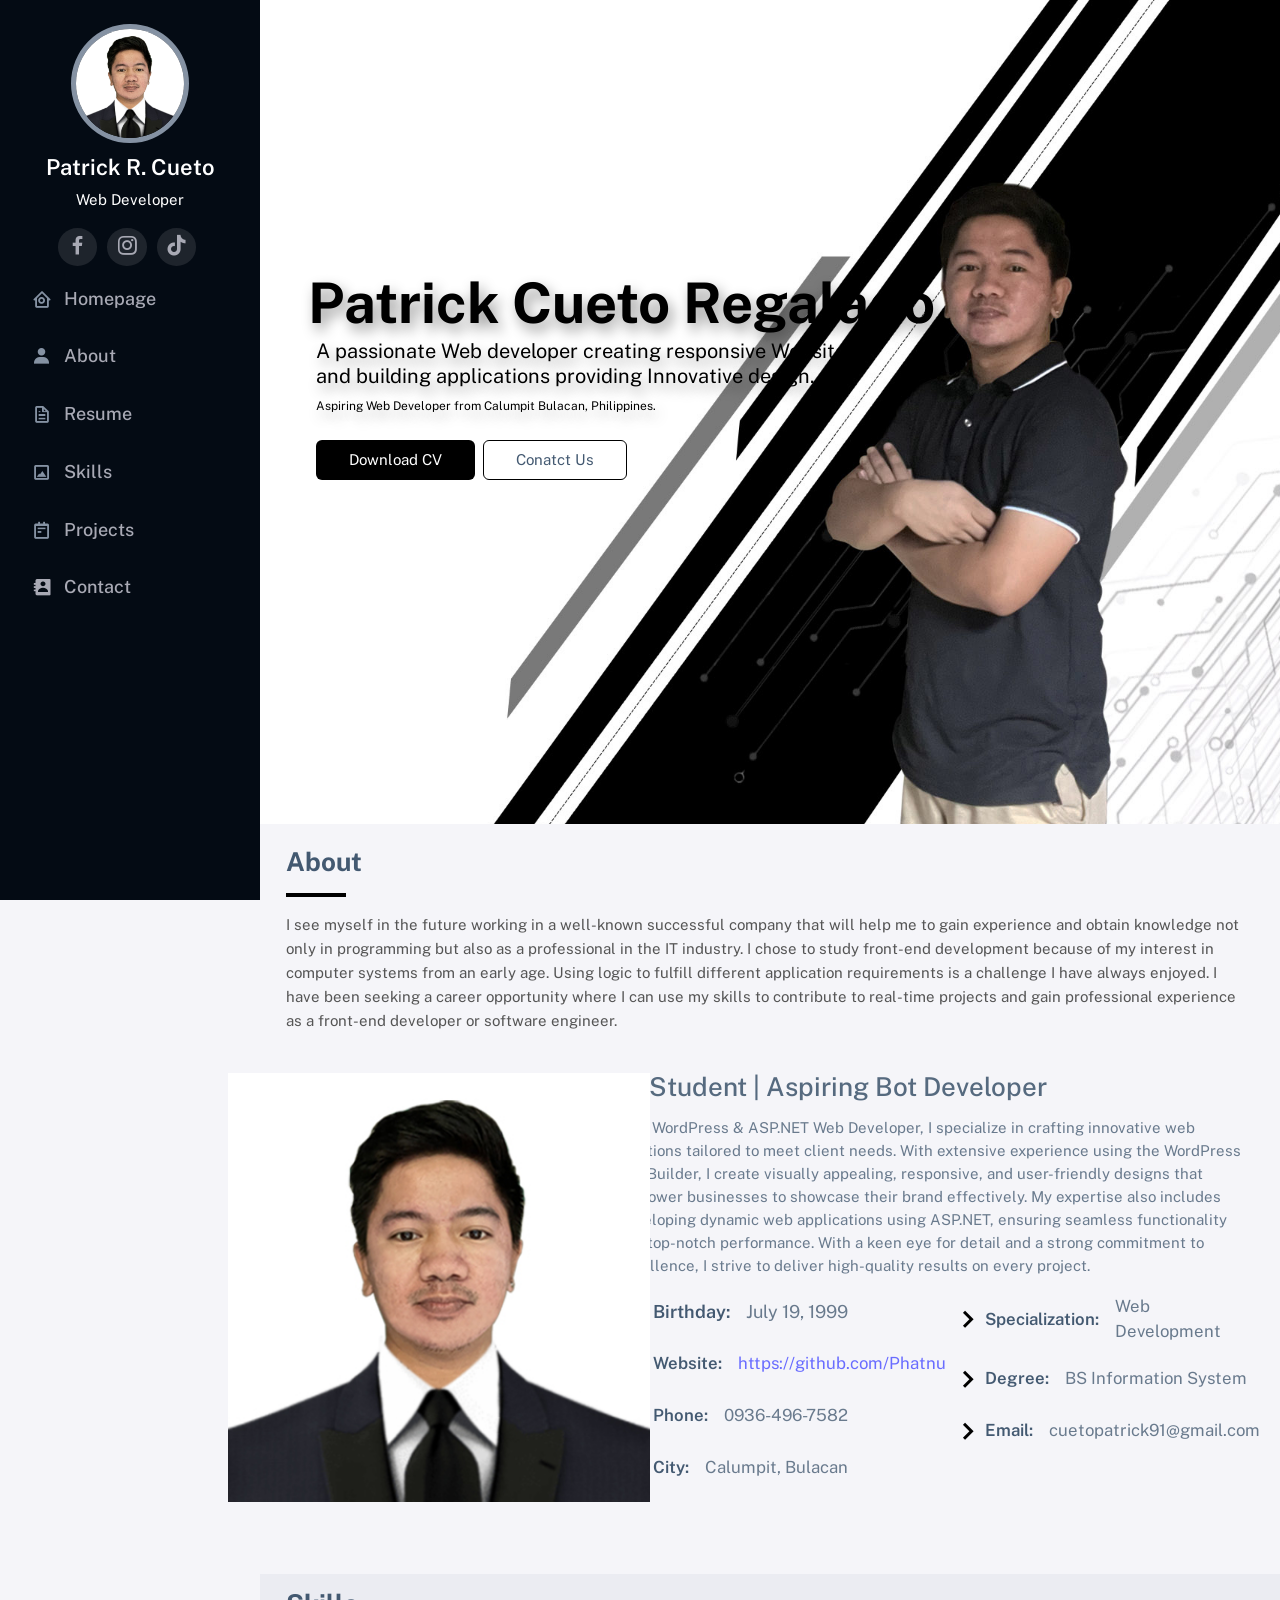
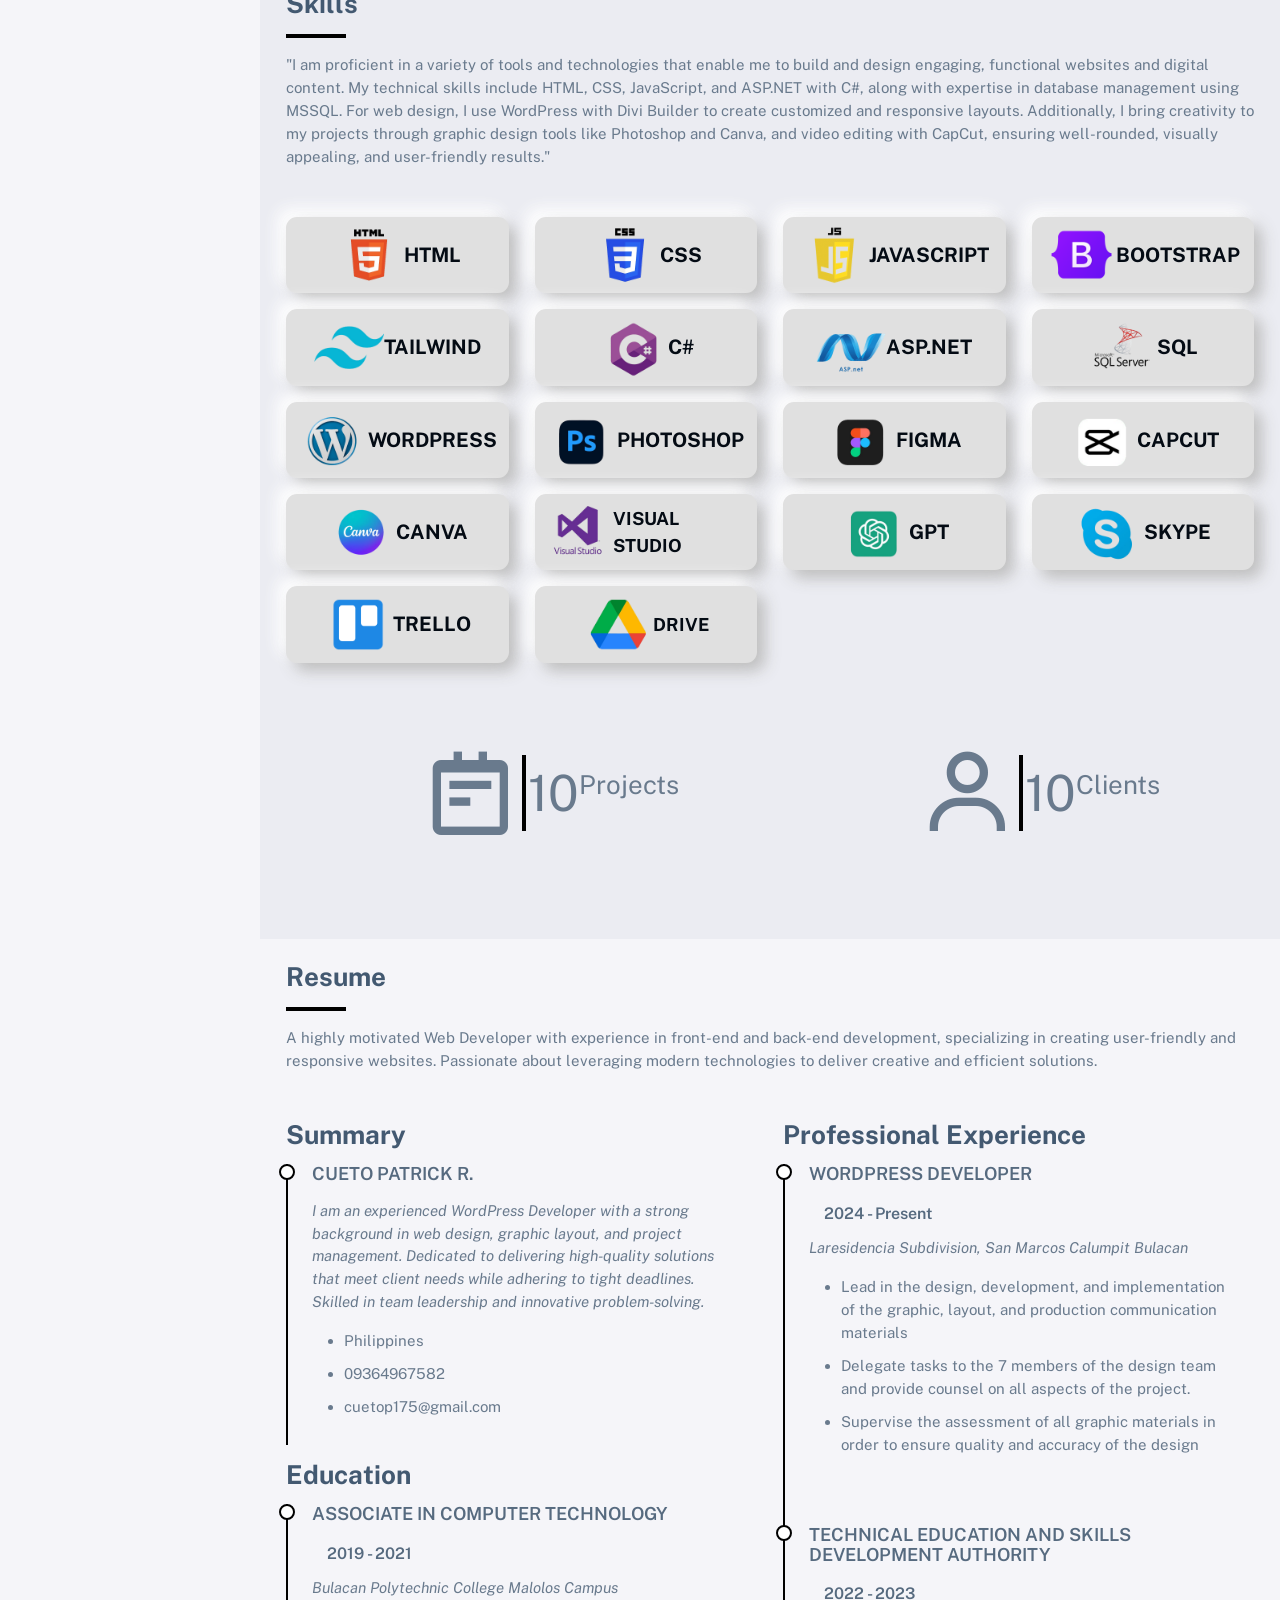
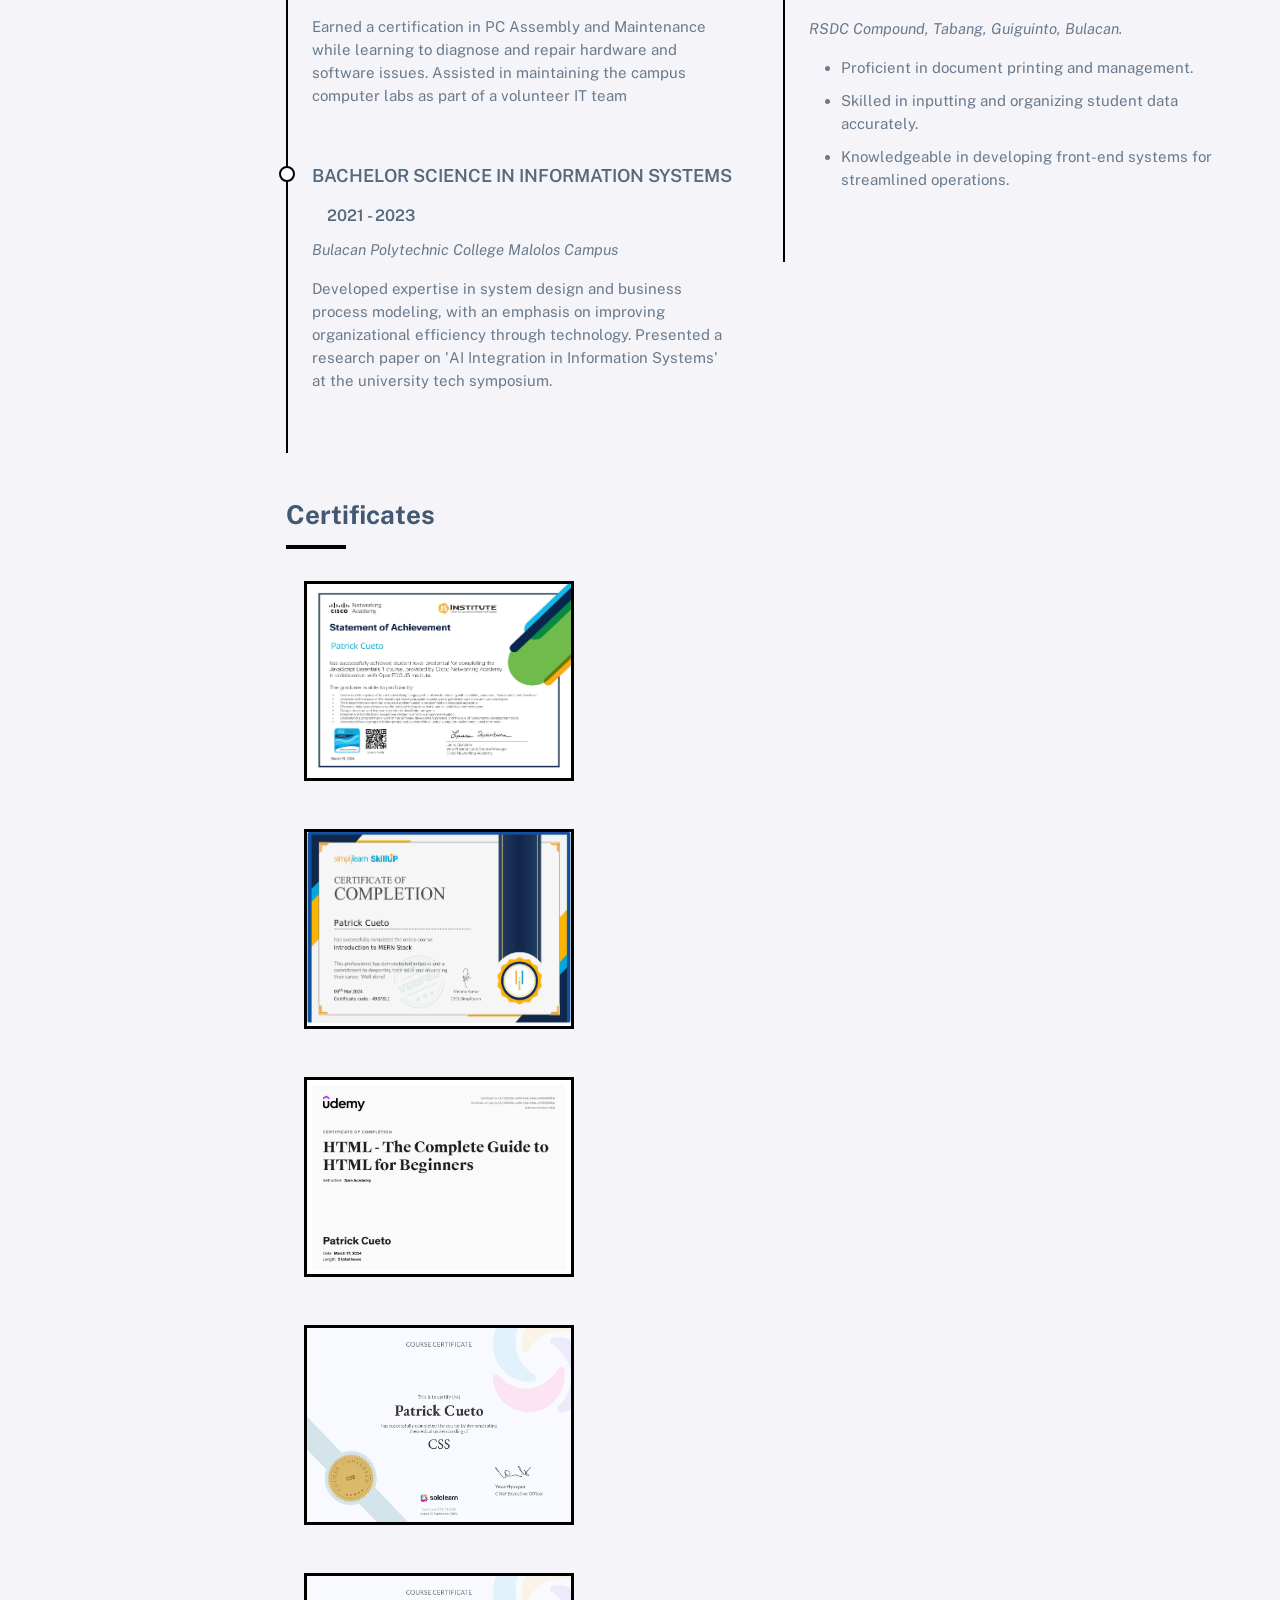
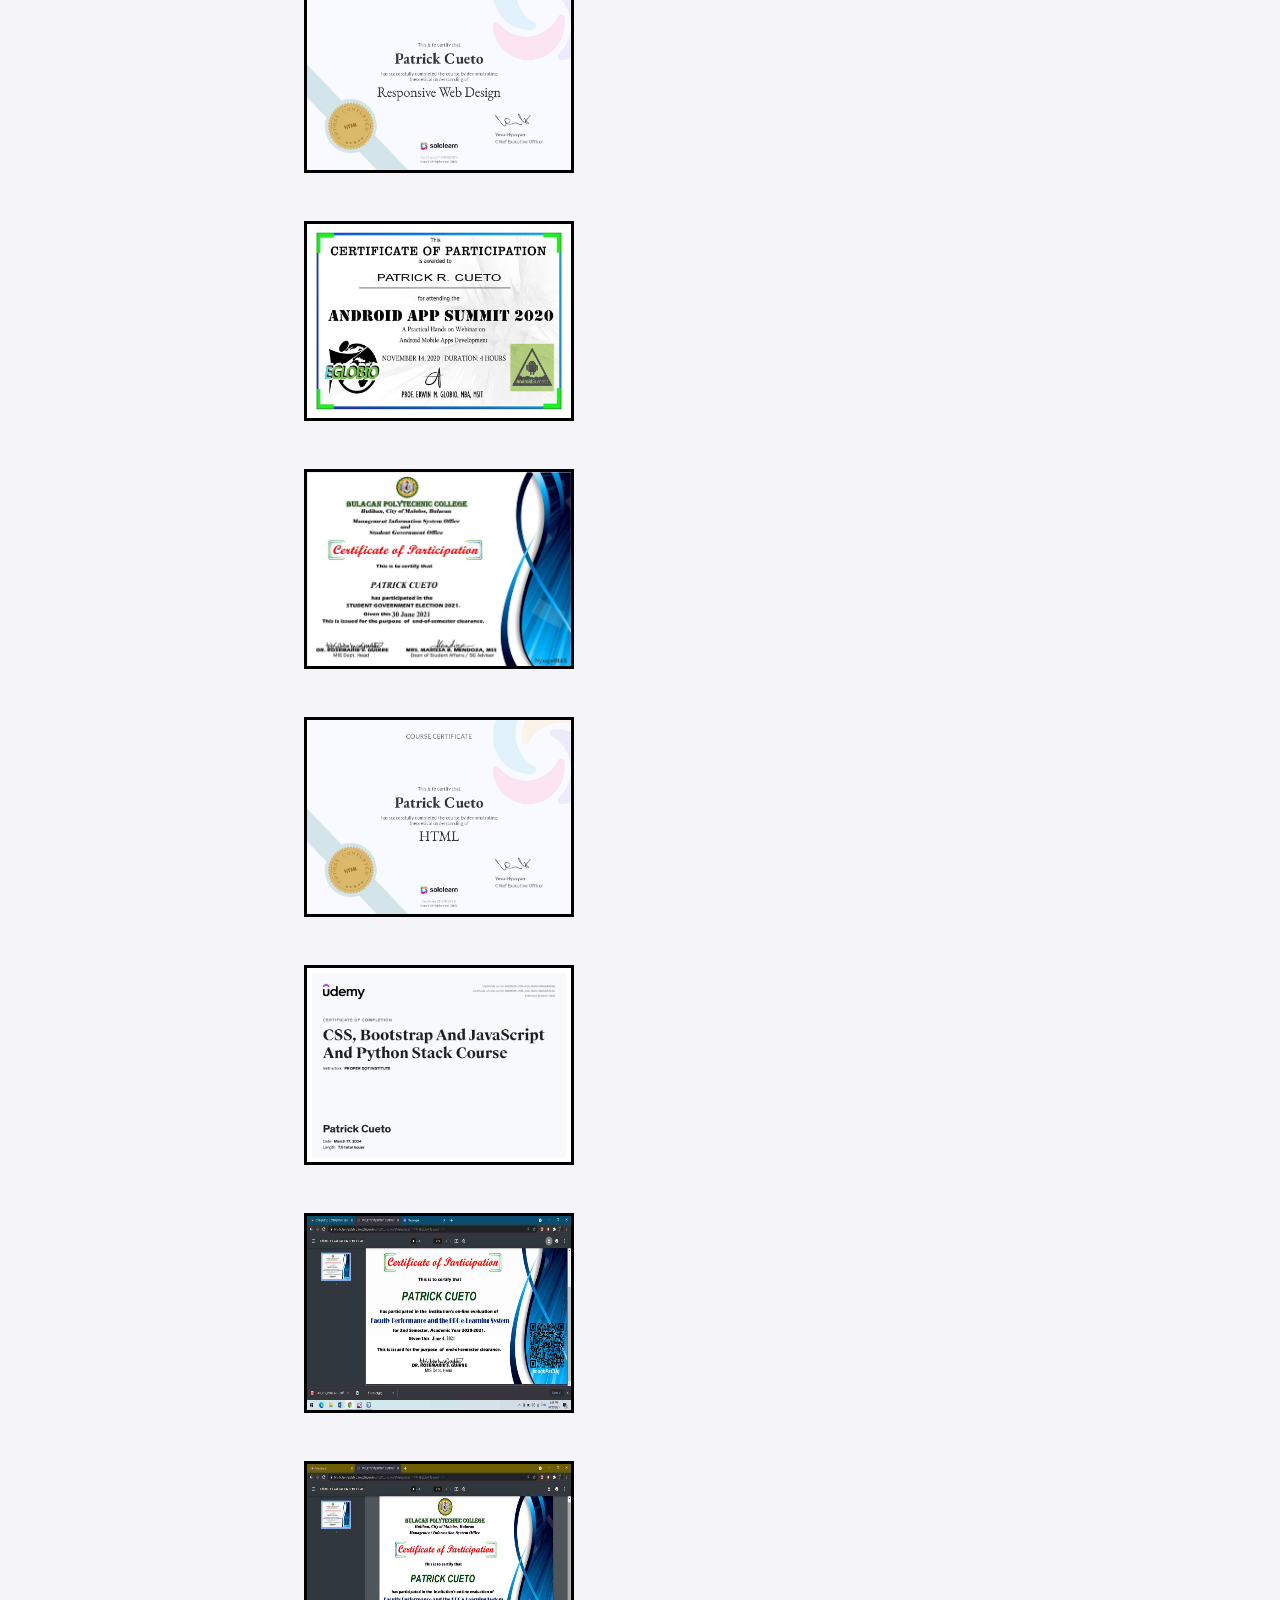
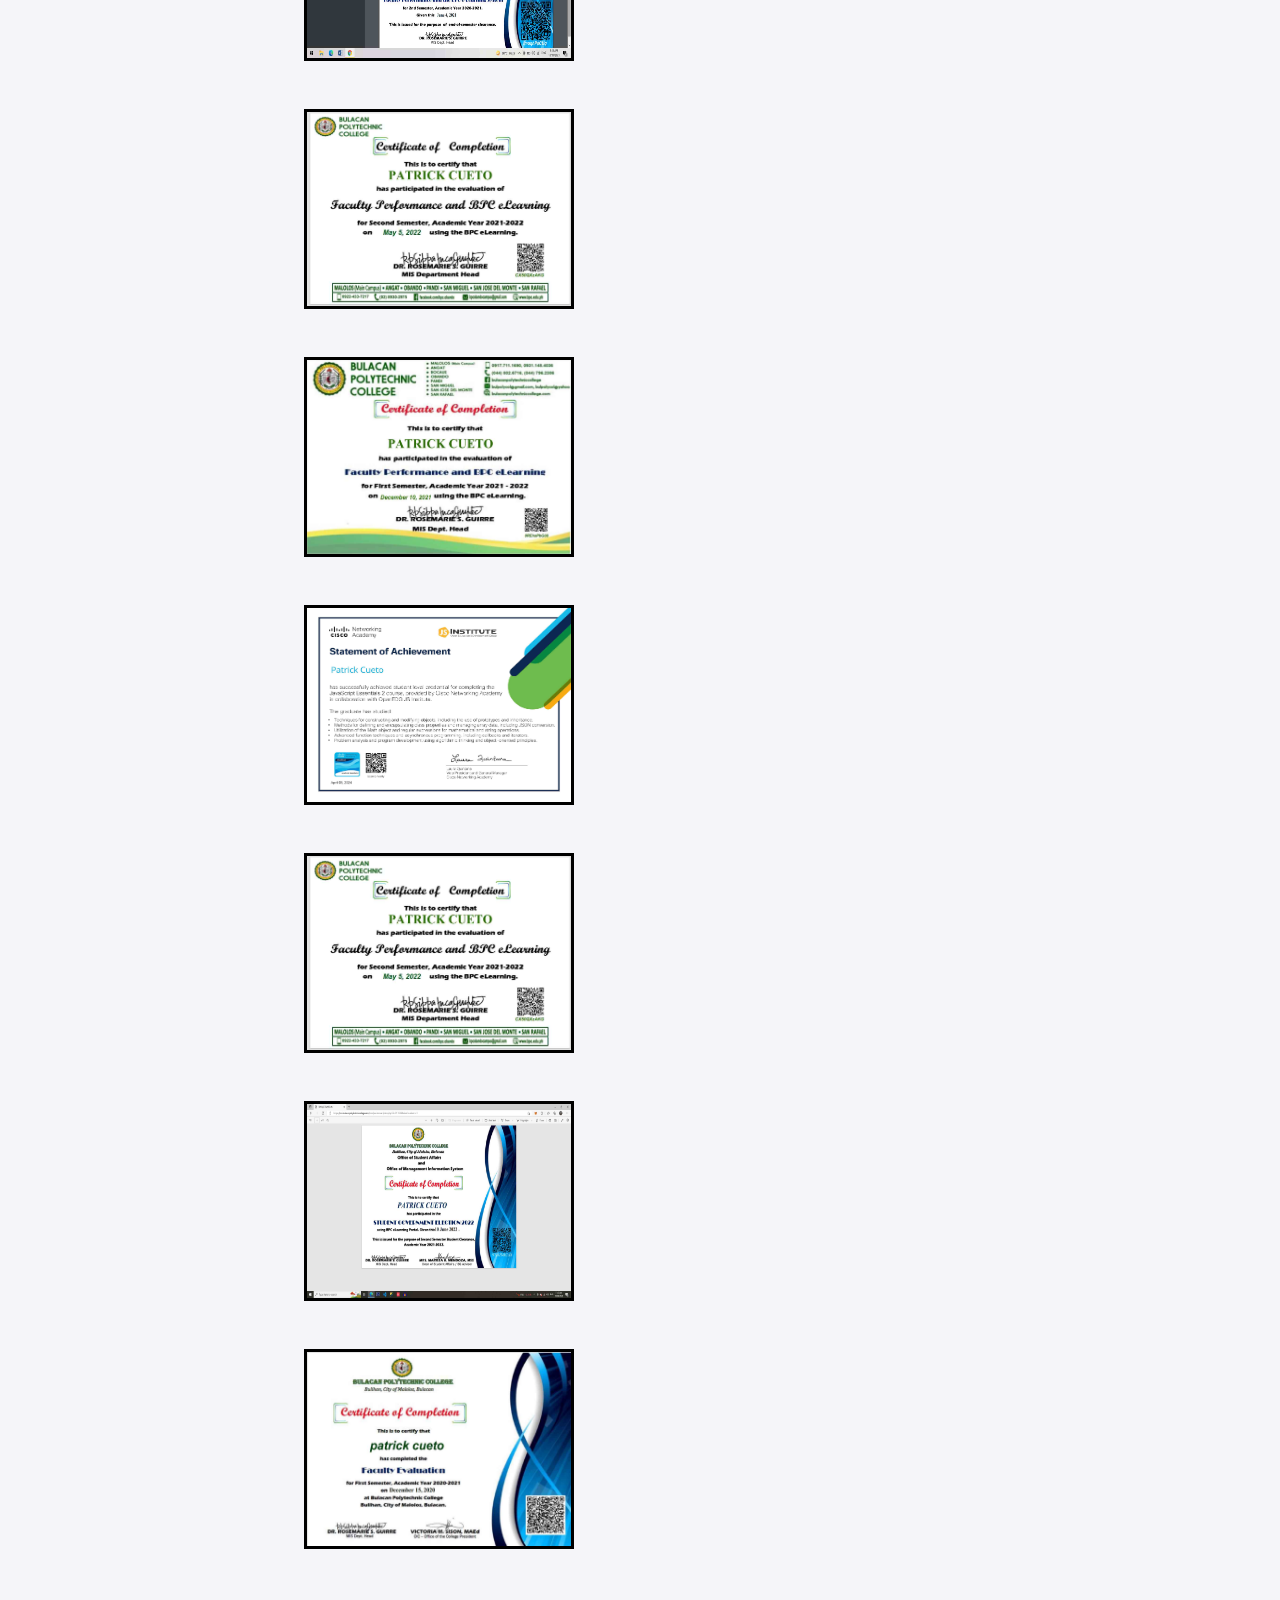
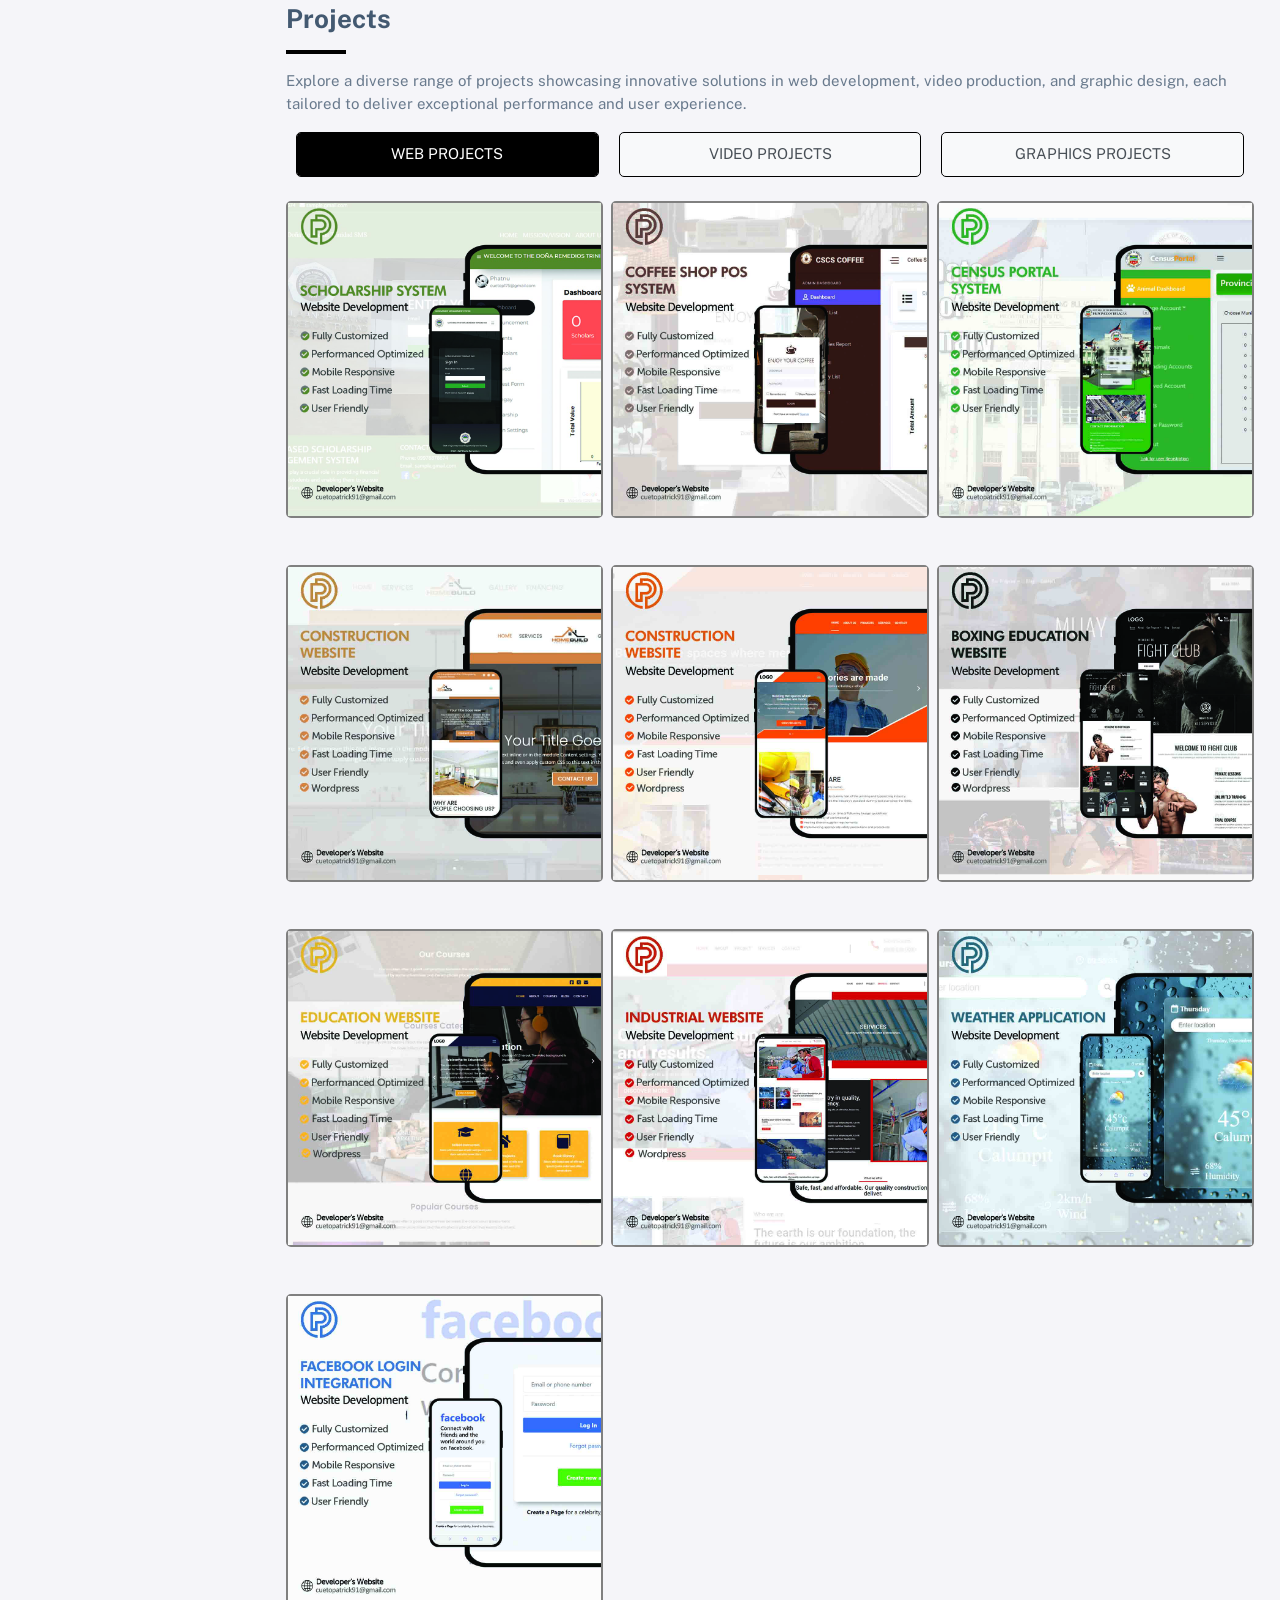
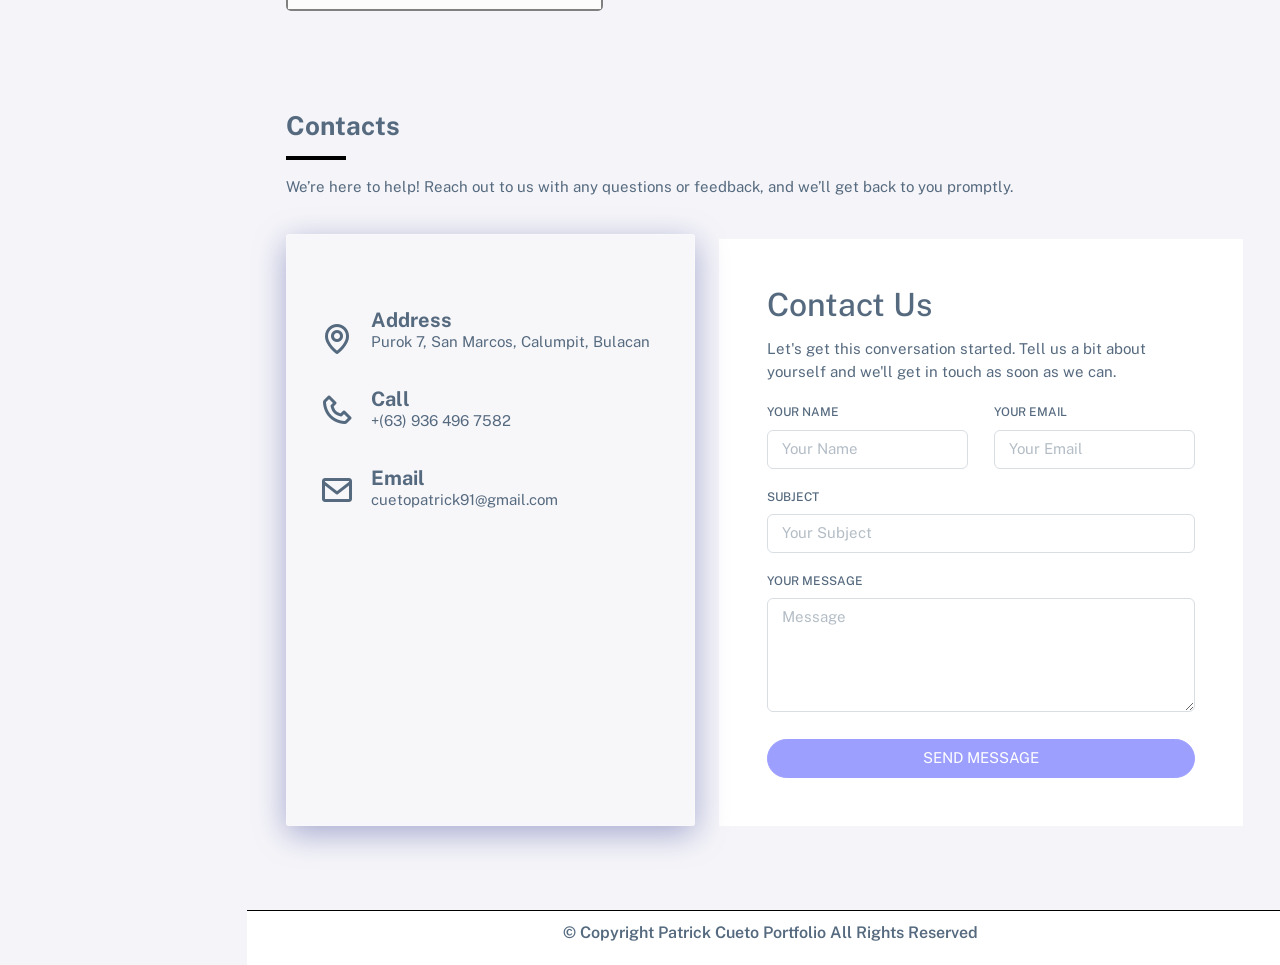
==== commit 6811c8ee: "Update resume Update resume" ====
--- a/index.html
+++ b/index.html
@@ -362,7 +362,7 @@
                      <p class="passionate css-text-shadow-custom">A passionate Web developer creating responsive Website <br> and building applications providing Innovative design.</p>
                      <p class="aspiring css-text-shadow-custom">Aspiring Web Developer from Calumpit Bulacan, Philippines.</p>
                      <div class="btndiv">
-                      <a href="Resume/Patrick_Resume-converted (2).docx" id="btnmirror" class="btn mt-4 text-white" data-mdb-ripple-color="dark">Download CV   <i class="fa-solid fa-angle-right"></i></a> 
+                      <a target="_blank" href="Resume/New_Resume.pdf" id="btnmirror" class="btn mt-4 text-white" data-mdb-ripple-color="dark"> Download CV   <i class="fa-solid fa-angle-right"></i></a> 
                       <a href="#contact" id="btnmirror2" class="btn mt-4 text-black">Conatct Us   <i class="fa-solid fa-angle-right"></i></a>     
                      </div>
                     
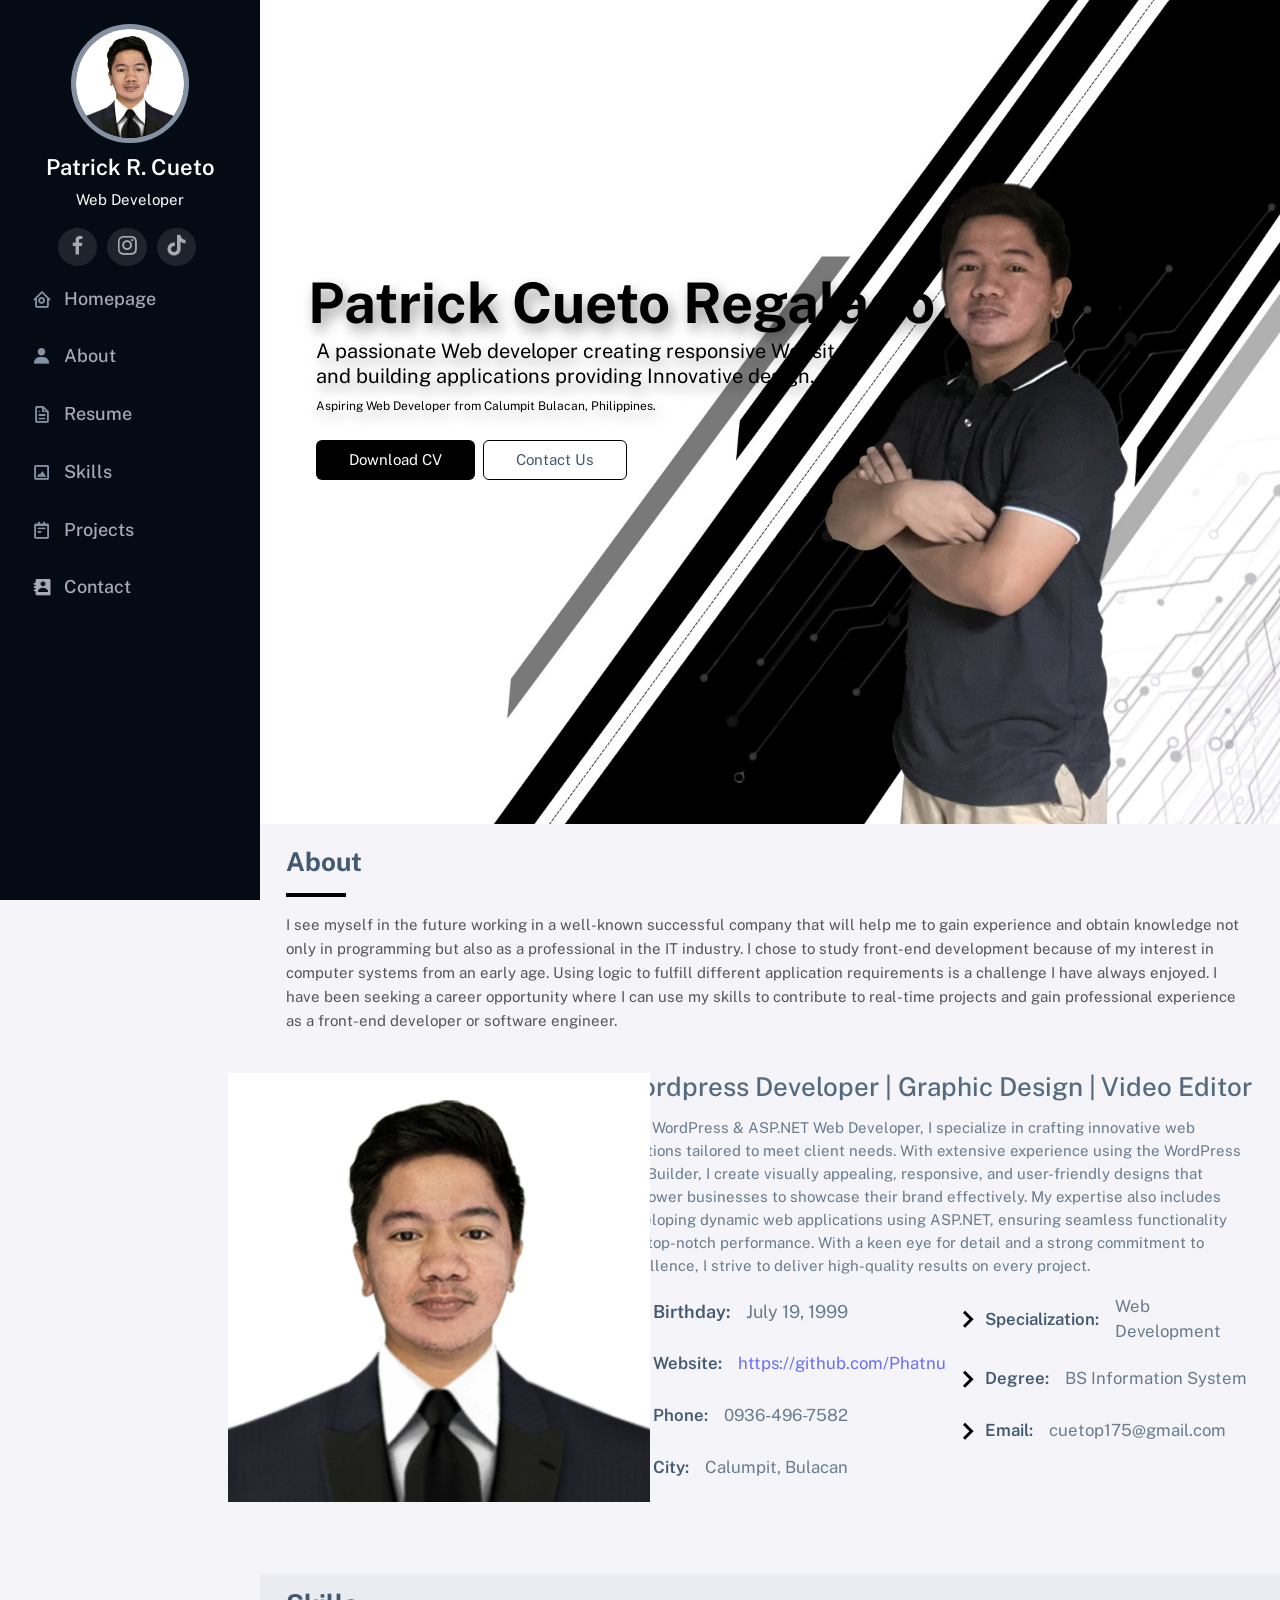
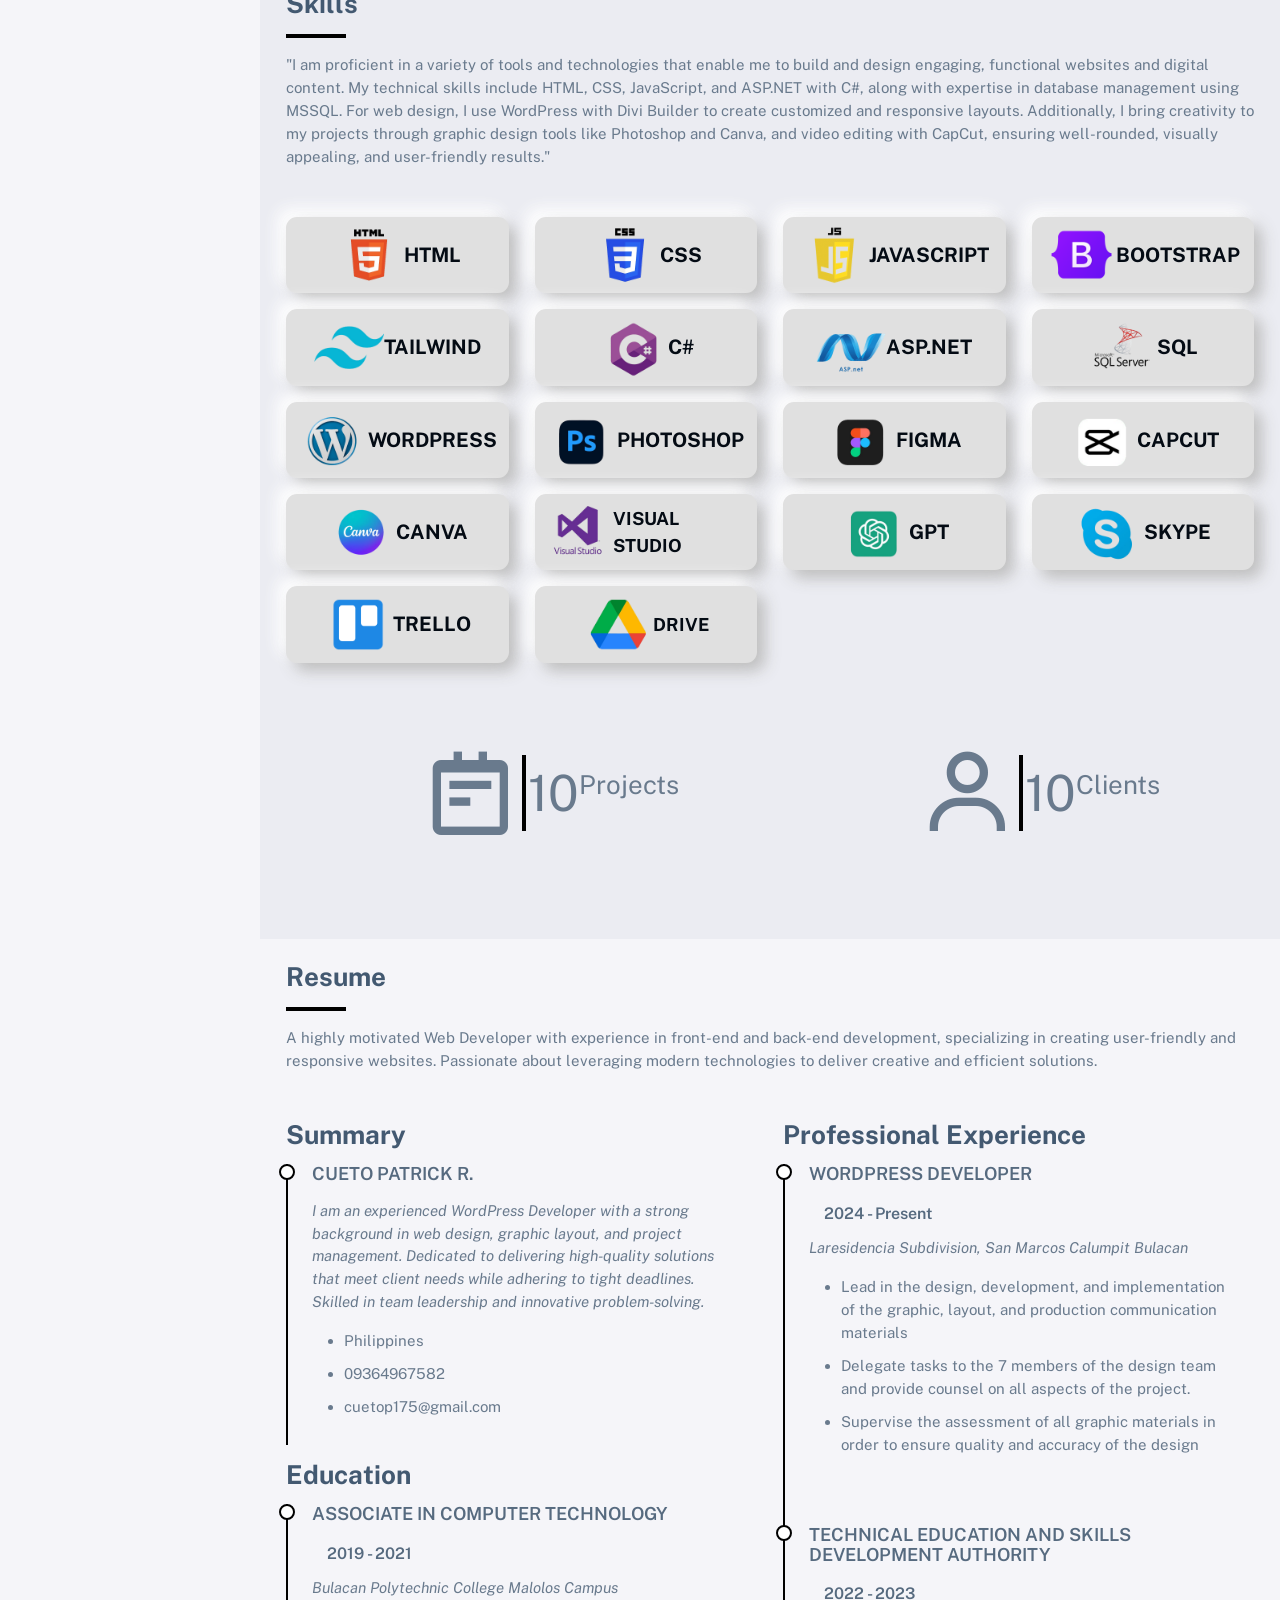
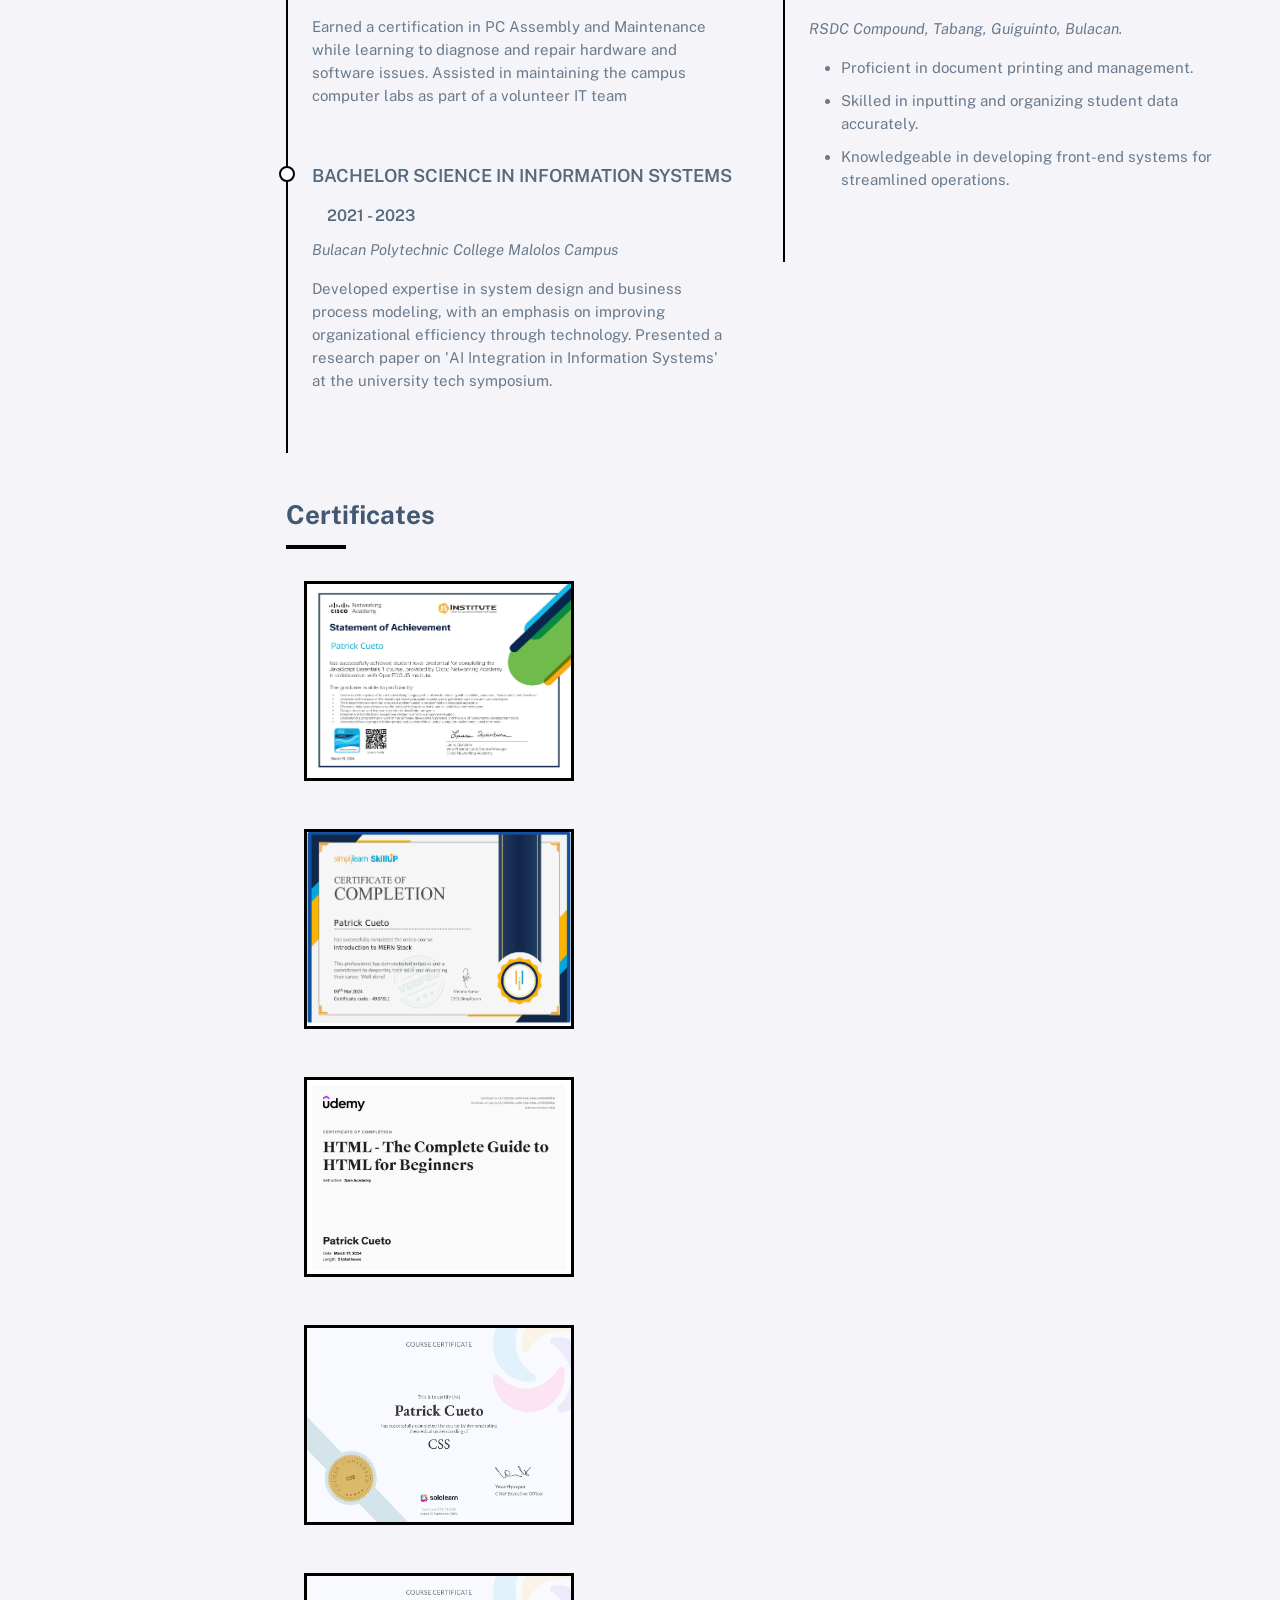
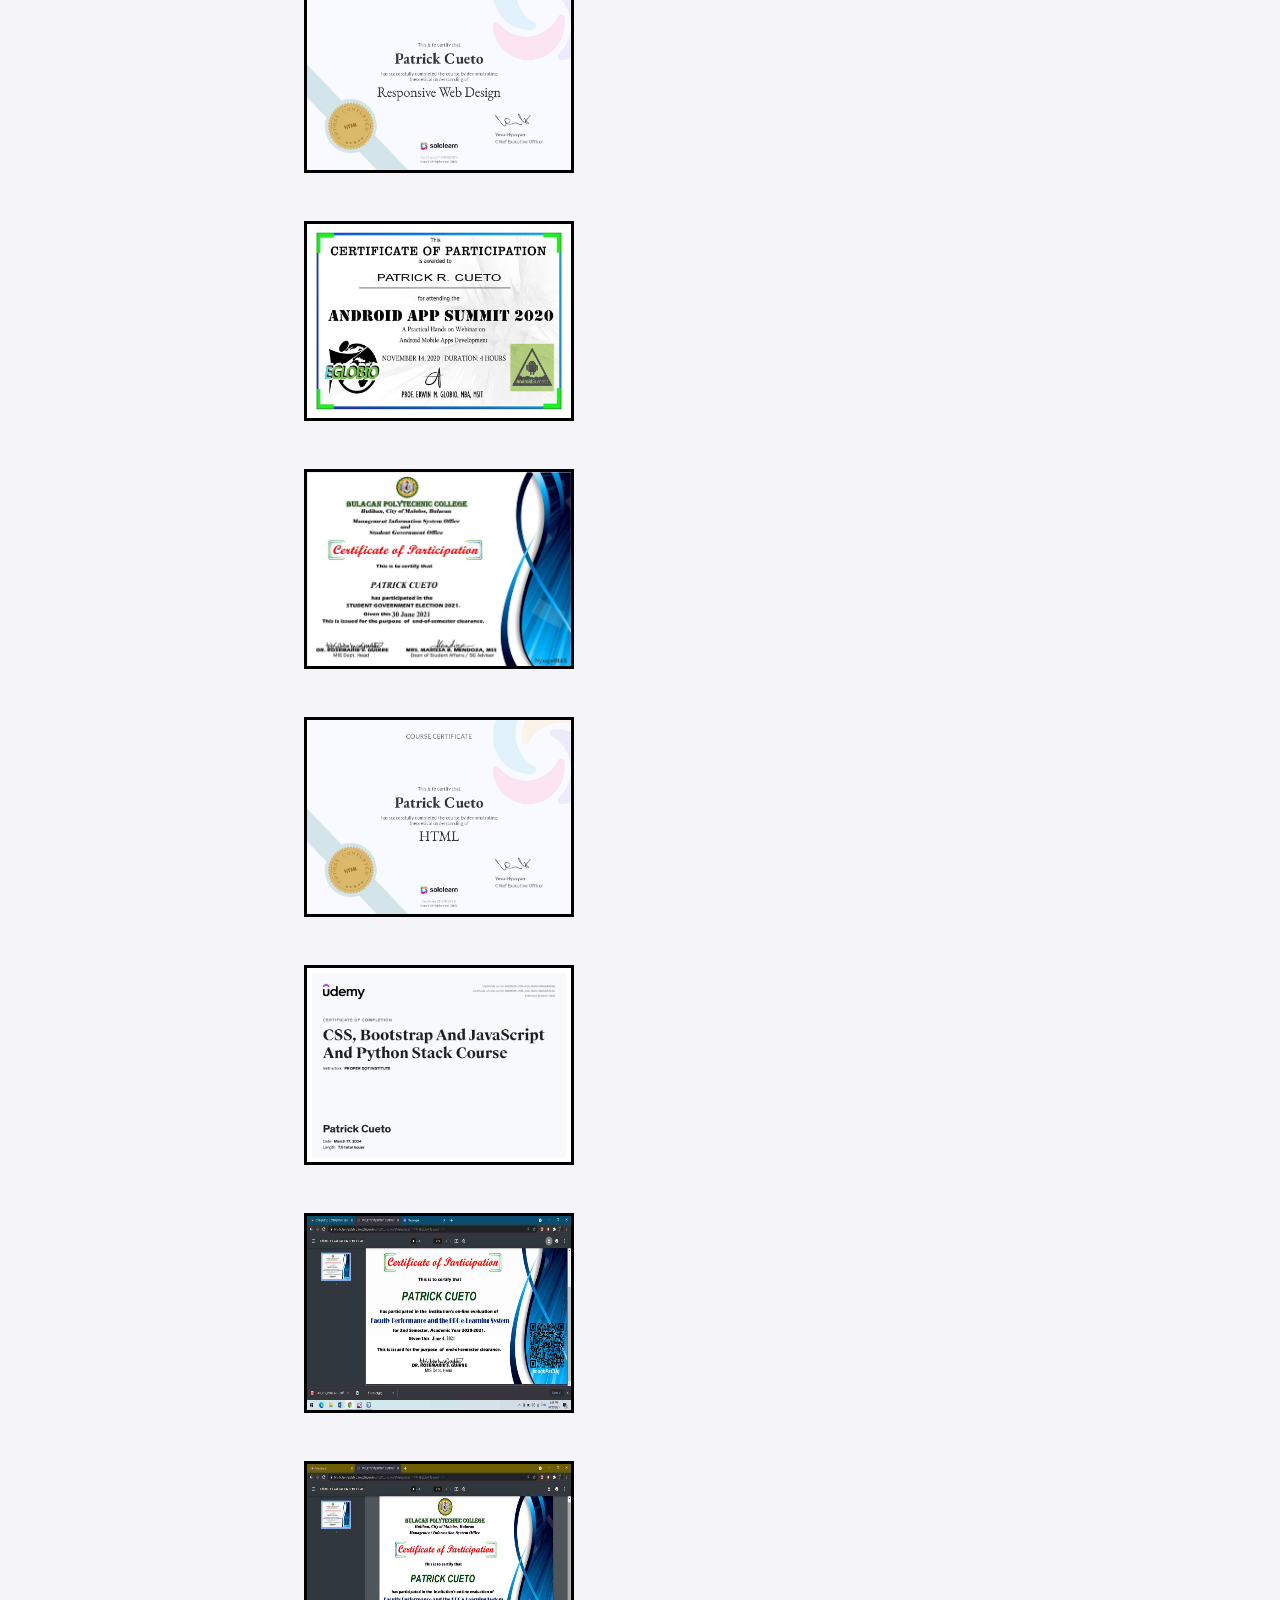
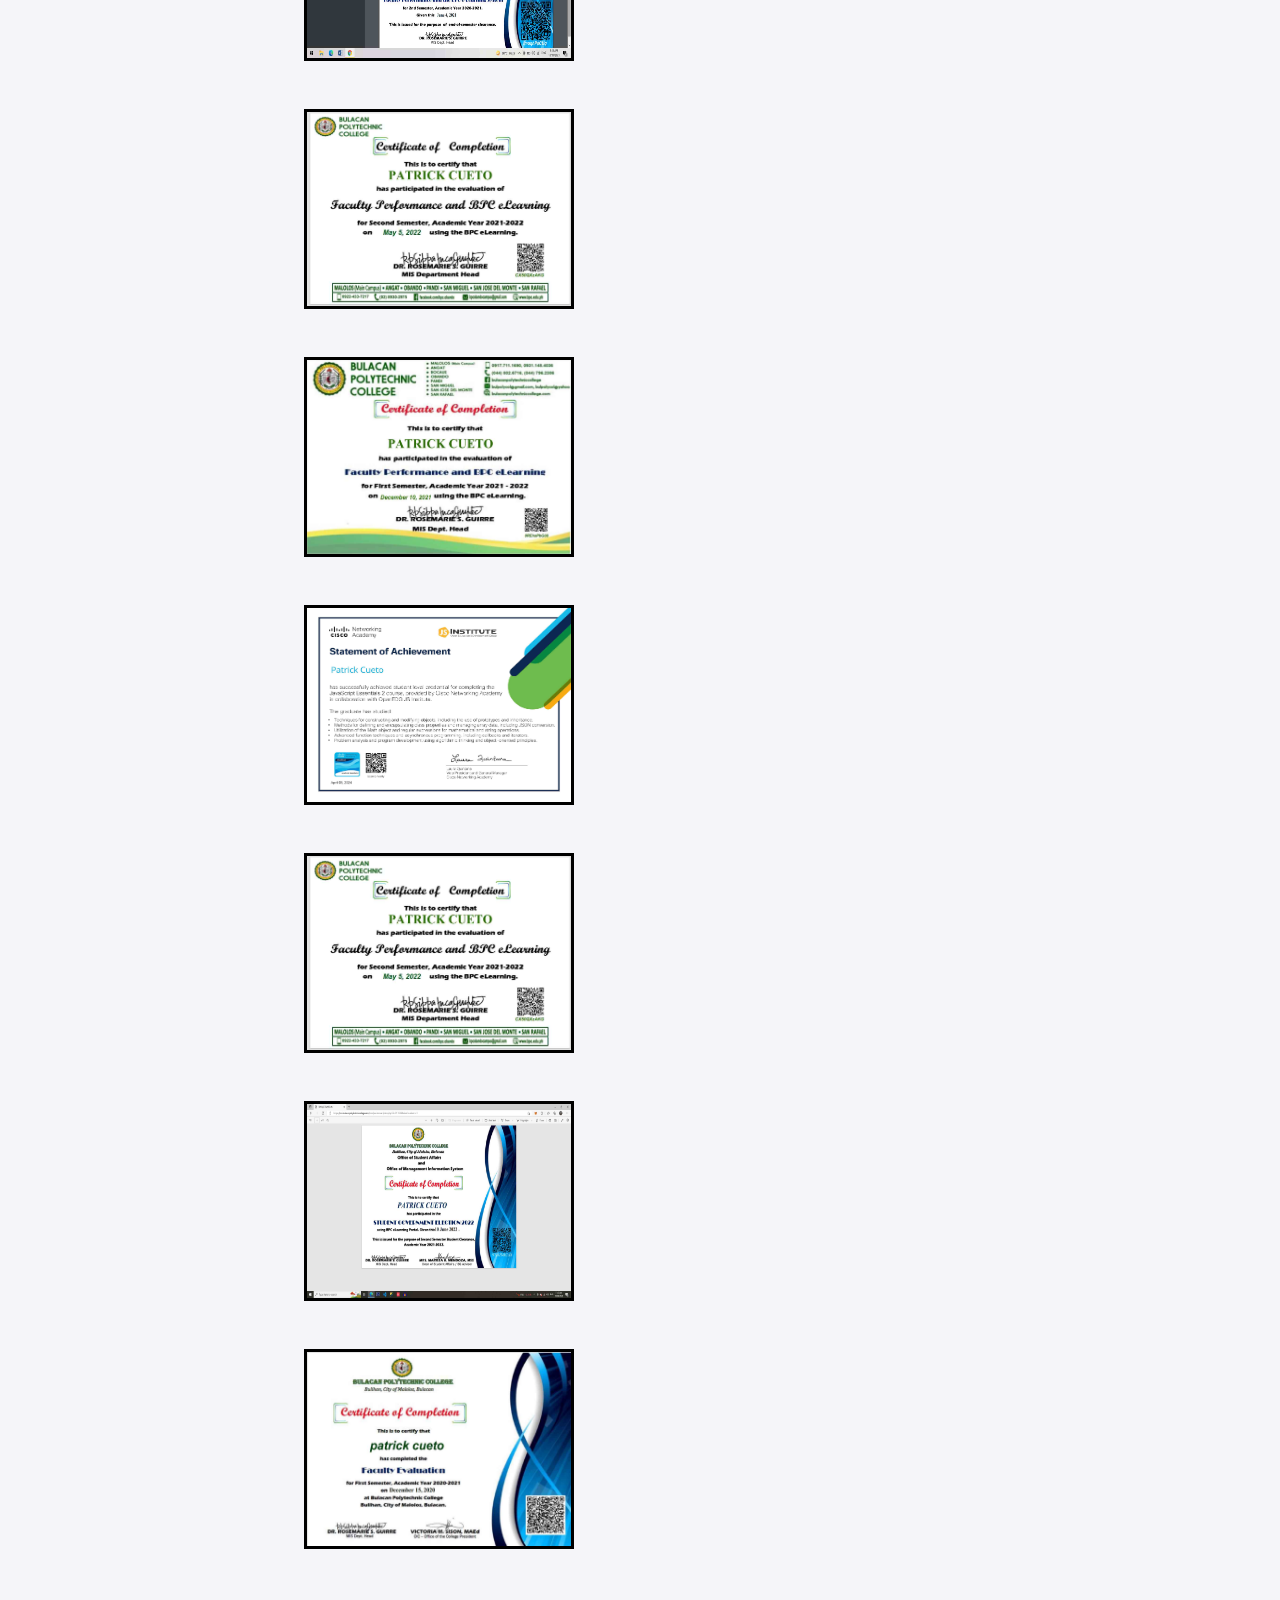
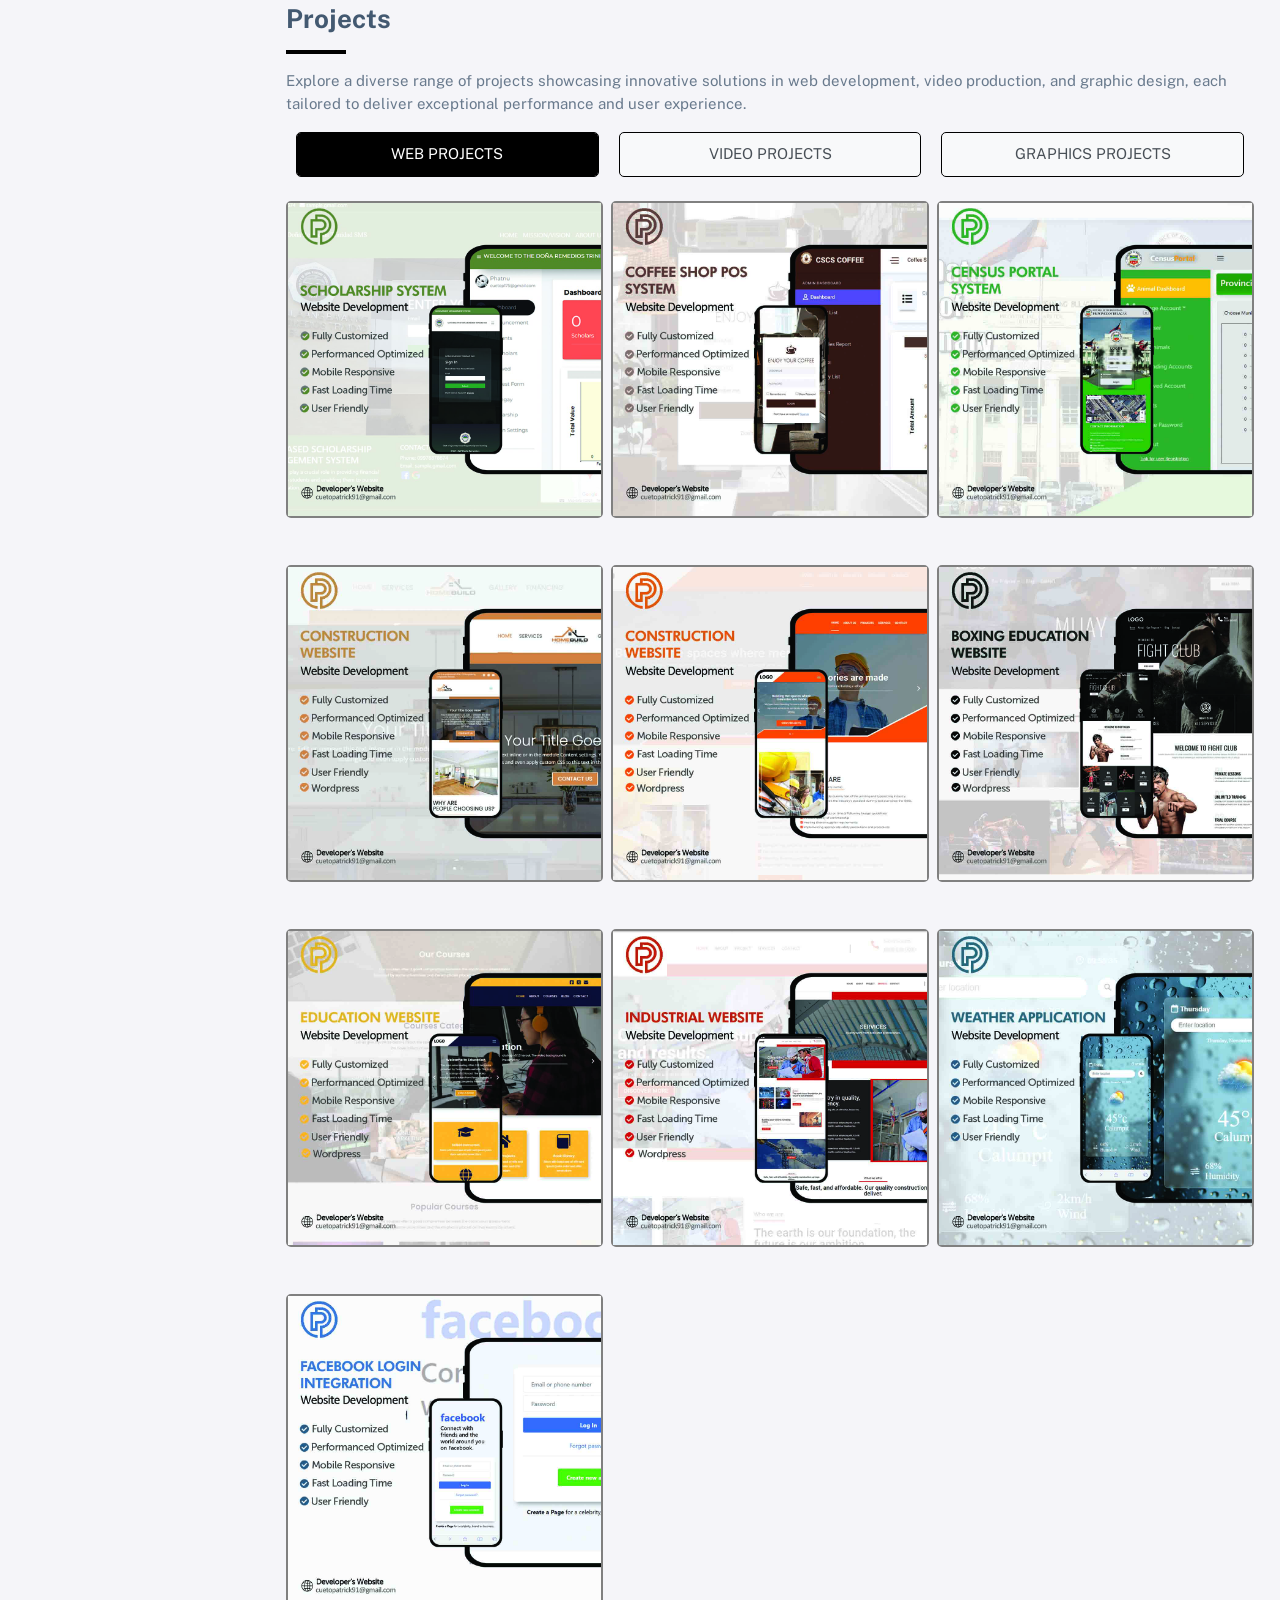
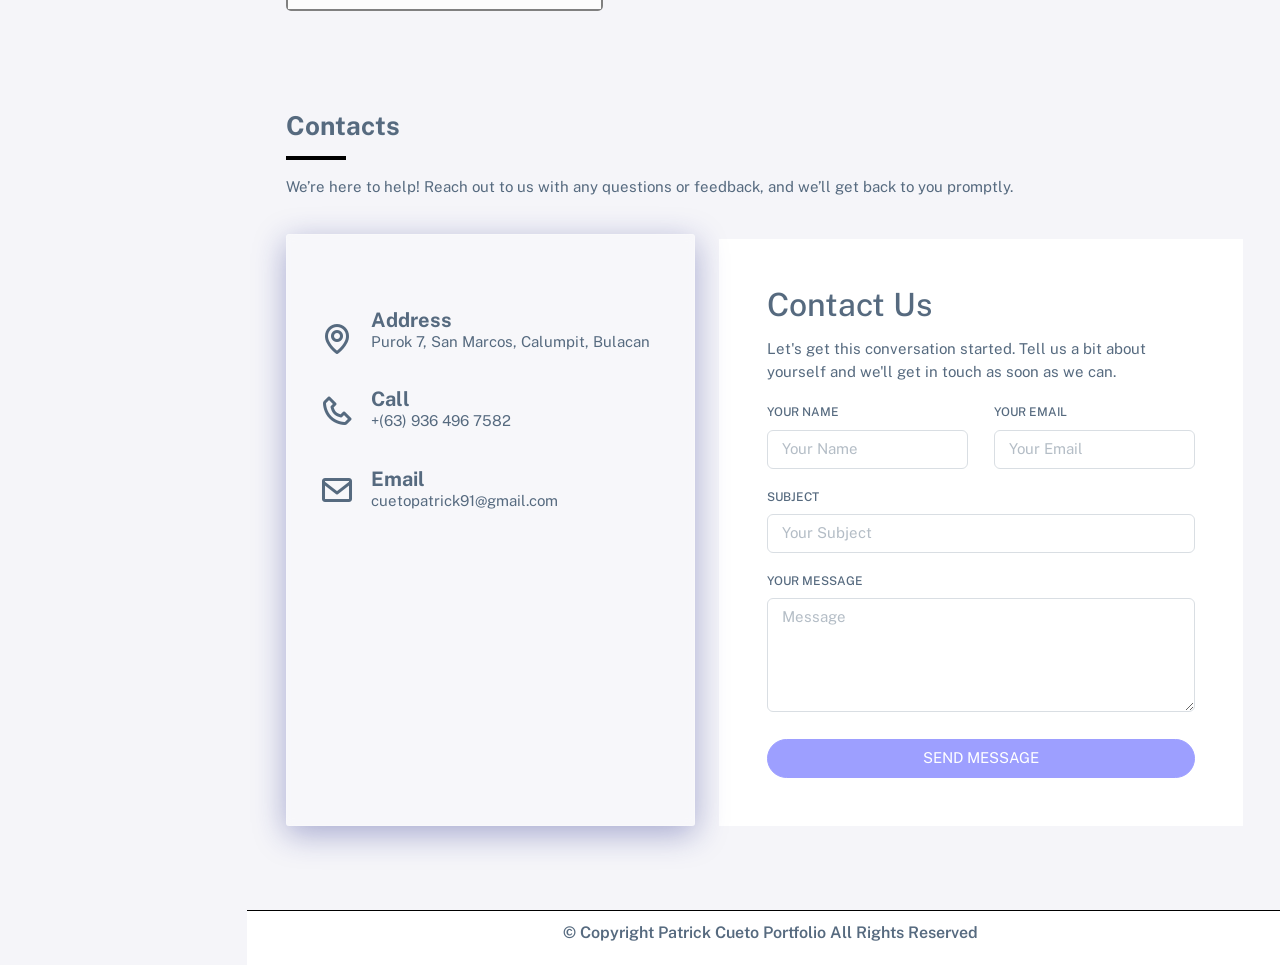
==== commit e39de03a: "Update html Update html" ====
--- a/index.html
+++ b/index.html
@@ -363,7 +363,7 @@
                      <p class="aspiring css-text-shadow-custom">Aspiring Web Developer from Calumpit Bulacan, Philippines.</p>
                      <div class="btndiv">
                       <a target="_blank" href="Resume/New_Resume.pdf" id="btnmirror" class="btn mt-4 text-white" data-mdb-ripple-color="dark"> Download CV   <i class="fa-solid fa-angle-right"></i></a> 
-                      <a href="#contact" id="btnmirror2" class="btn mt-4 text-black">Conatct Us   <i class="fa-solid fa-angle-right"></i></a>     
+                      <a href="#contact" id="btnmirror2" class="btn mt-4 text-black">Contact Us   <i class="fa-solid fa-angle-right"></i></a>     
                      </div>
                     
                 </div>
@@ -389,7 +389,7 @@
                       <img id="formalimg" src="image/pormal2.jpg" alt="column image">
                     </div>
                     <div class="col-lg-8">
-                      <h3>IS Student | Aspiring Bot Developer</h3>
+                      <h3>Wordpress Developer | Graphic Design | Video Editor</h3>
                       <!-- <h3>WordPress & ASP.Net Web Developer</h3> -->
                       <p>As a WordPress & ASP.NET Web Developer, I specialize in crafting innovative web solutions tailored to meet client needs. With extensive experience using the WordPress Divi Builder, I create visually appealing, responsive, and user-friendly designs that empower businesses to showcase their brand effectively. My expertise also includes developing dynamic web applications using ASP.NET, ensuring seamless functionality and top-notch performance. With a keen eye for detail and a strong commitment to excellence, I strive to deliver high-quality results on every project.</p>
                         <div class="row">
@@ -429,7 +429,7 @@
                             <ul class="list-unstyled d-flex align-items-center">
                               <li><i class="bx bx-chevron-right bx-md css-chevron-color"></i></li>
                               <li><span class="fs-big  fw-semibold me-3 text-black">Email:</span></li>
-                              <li><span class="fs-big ">cuetopatrick91@gmail.com</span></li>
+                              <li><span class="fs-big ">cuetop175@gmail.com</span></li>
                             </ul>
                             <!--- <ul class="list-unstyled d-flex align-items-center">
                               <li><i class="bx bx-chevron-right bx-md css-chevron-color"></i></li>
@@ -1427,16 +1427,16 @@
                                   <img class="img-fluid img-thumbnail" src="graphics/Thumbnail/Thumbnail1.jpg" alt="">
                           </div>
                           </div>
-                          <div class="col-lg-4">
+                          <!-- <div class="col-lg-4">
                             <div class="img-custom-transform">
                                   <img class="img-fluid img-thumbnail" src="graphics/Thumbnail/Thumbnail1.jpg" alt="">
                           </div>
-                          </div>
-                          <div class="col-lg-4">
+                          </div> -->
+                          <!-- <div class="col-lg-4">
                             <div class="img-custom-transform">
                                   <img class="img-fluid img-thumbnail" src="graphics/Thumbnail/Thumbnail1.jpg" alt="">
                           </div>
-                          </div>
+                          </div> -->
                       </div>
                       </div>
 
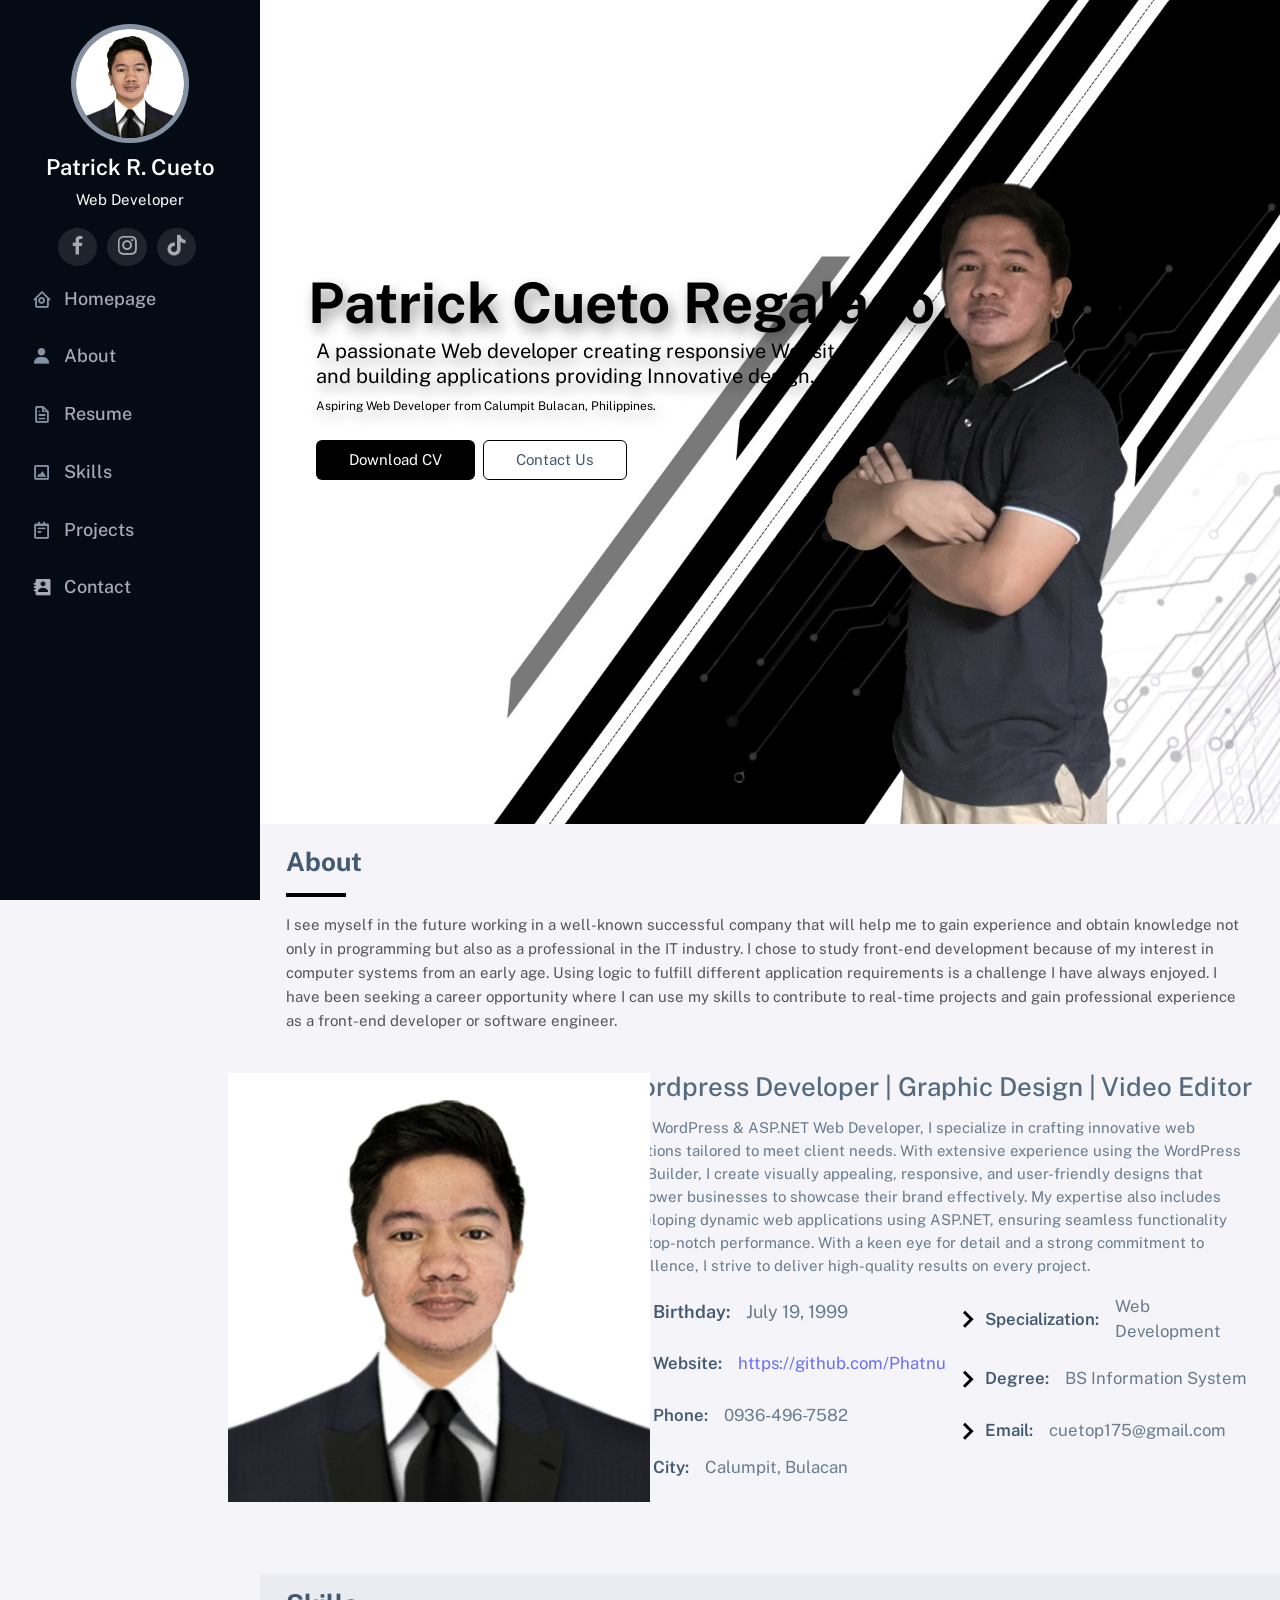
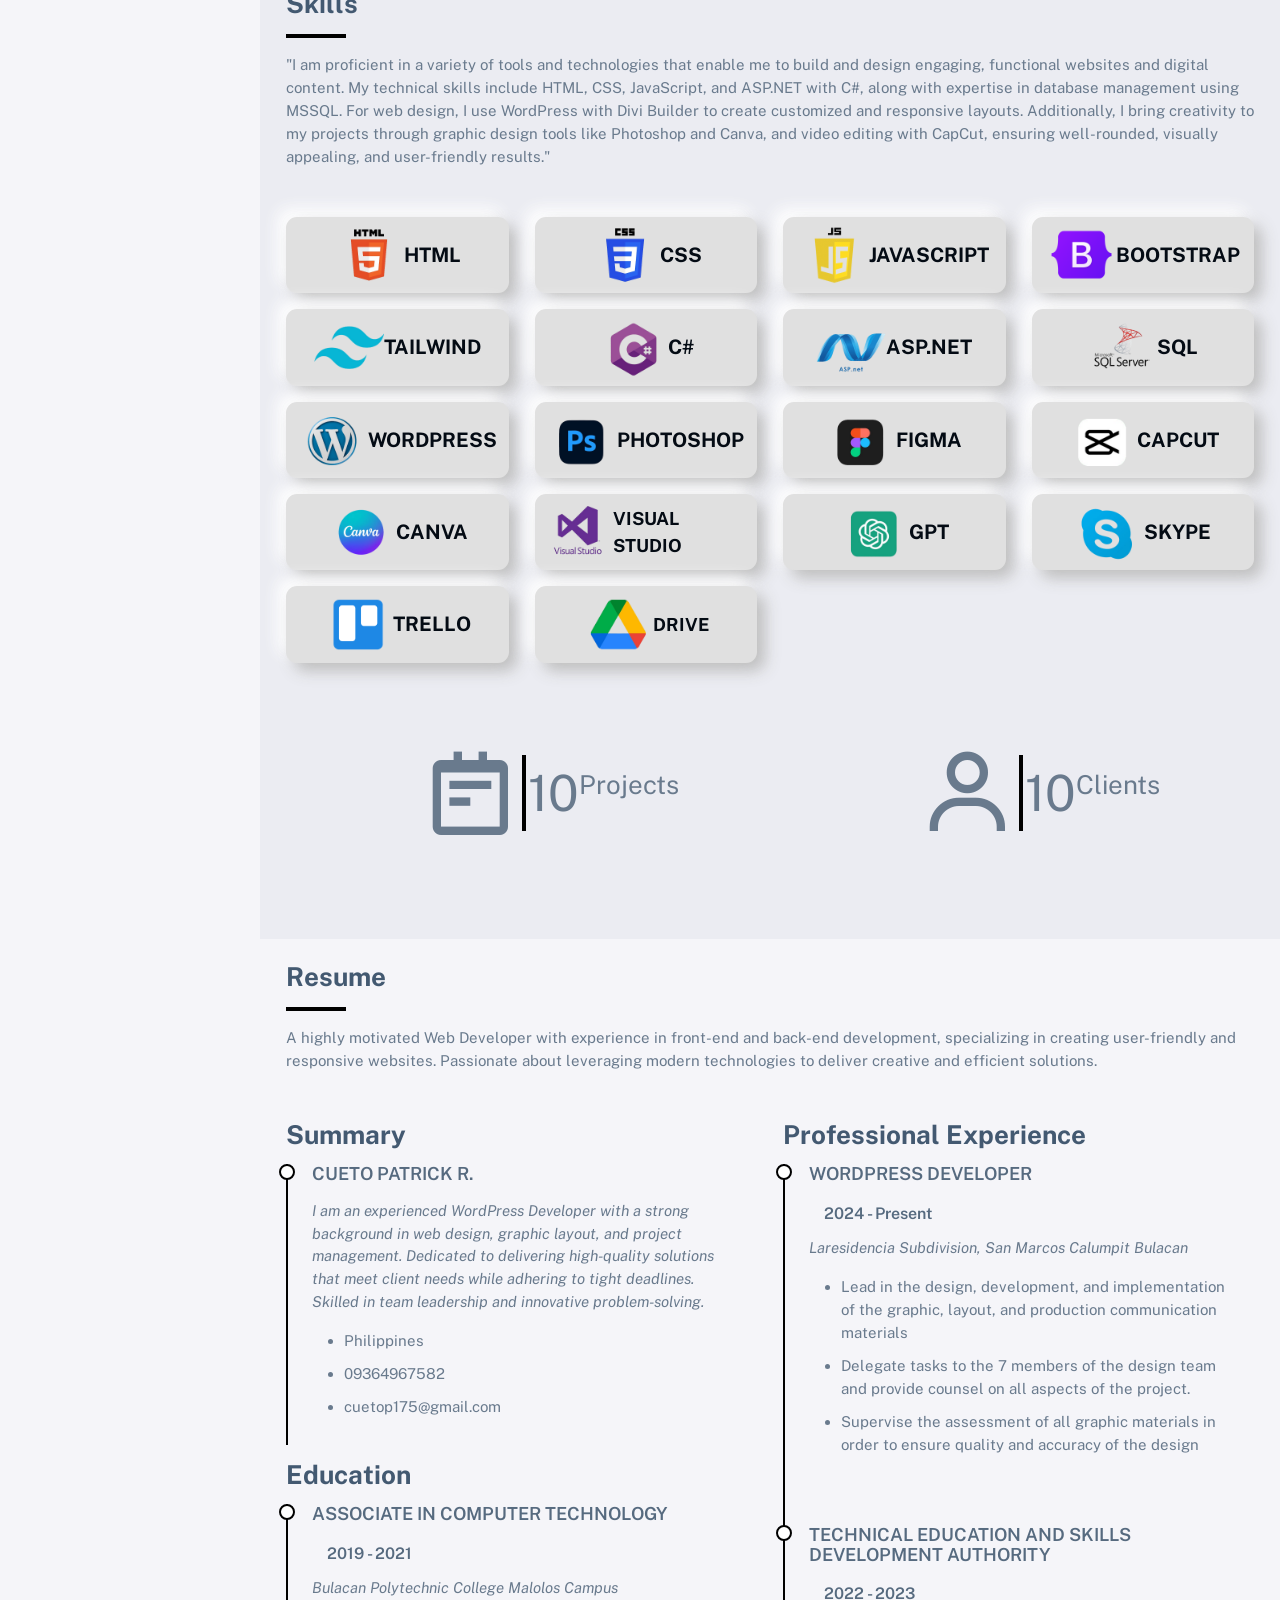
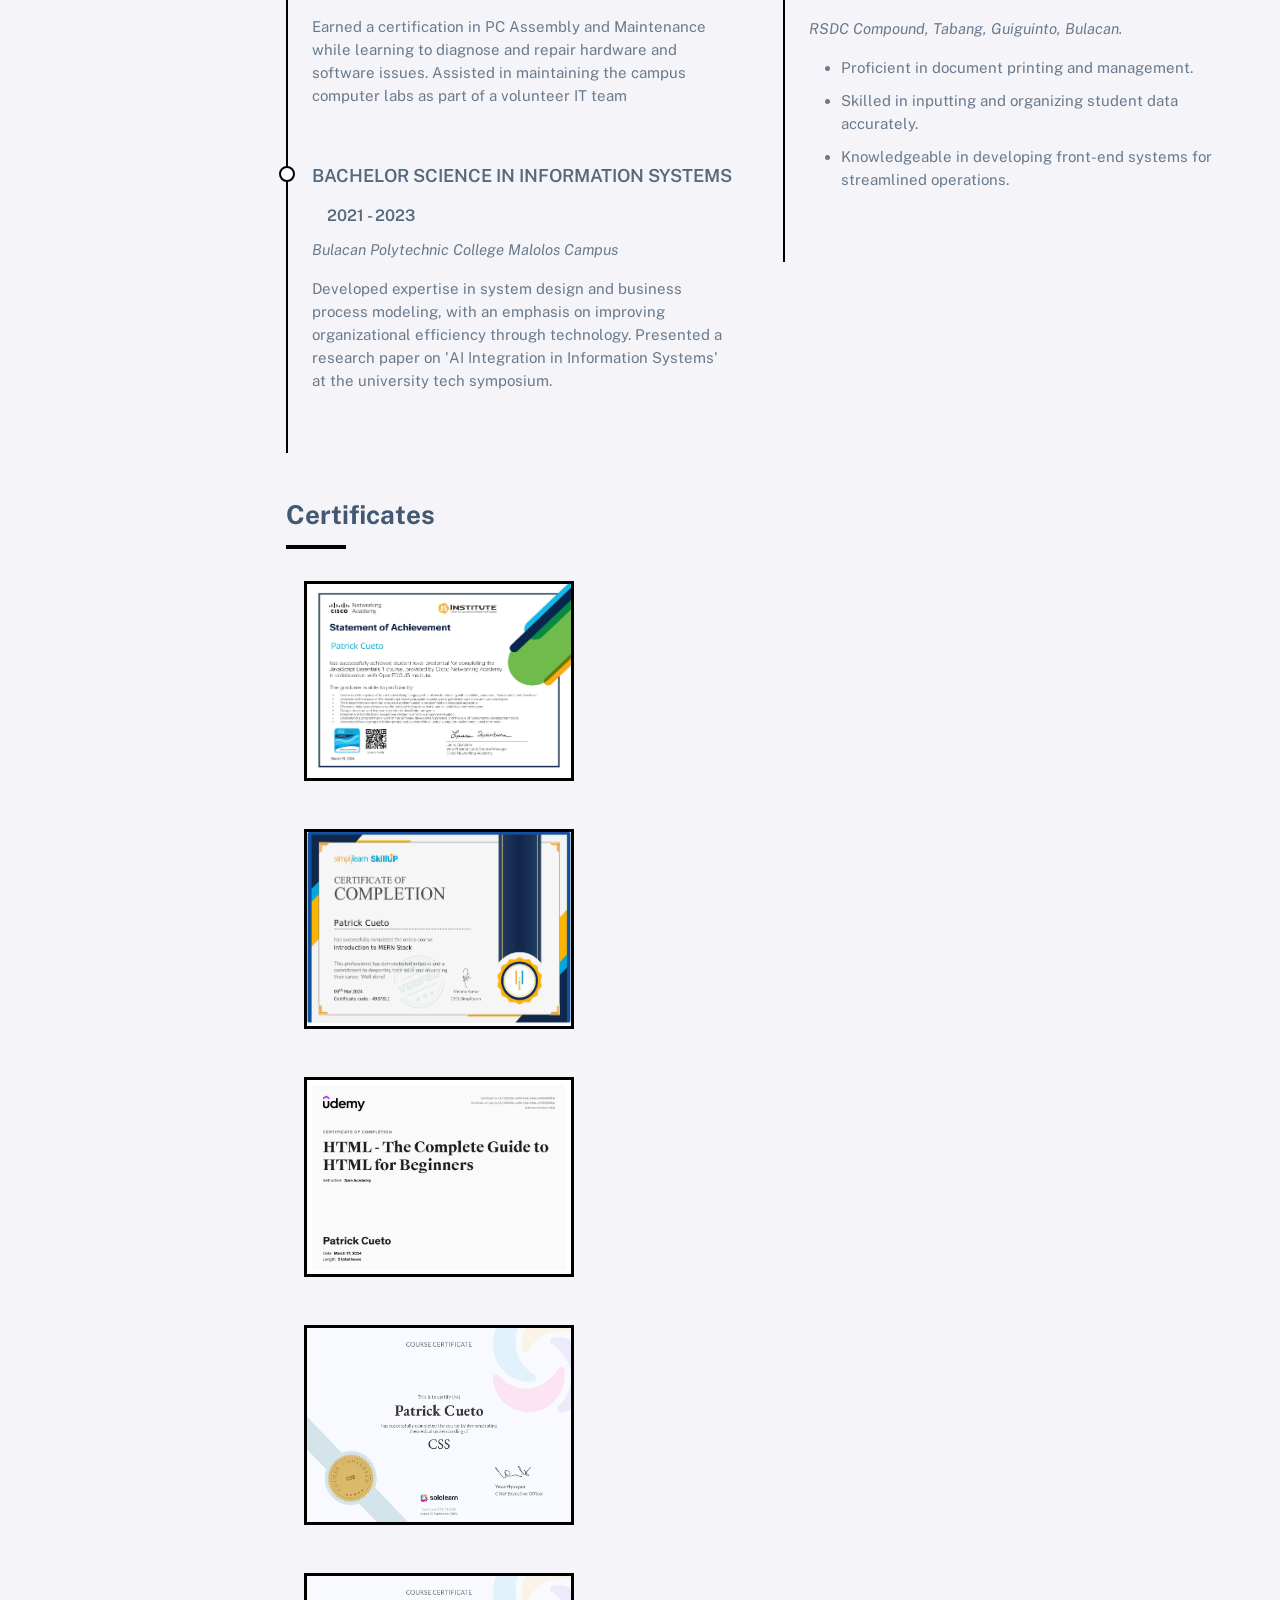
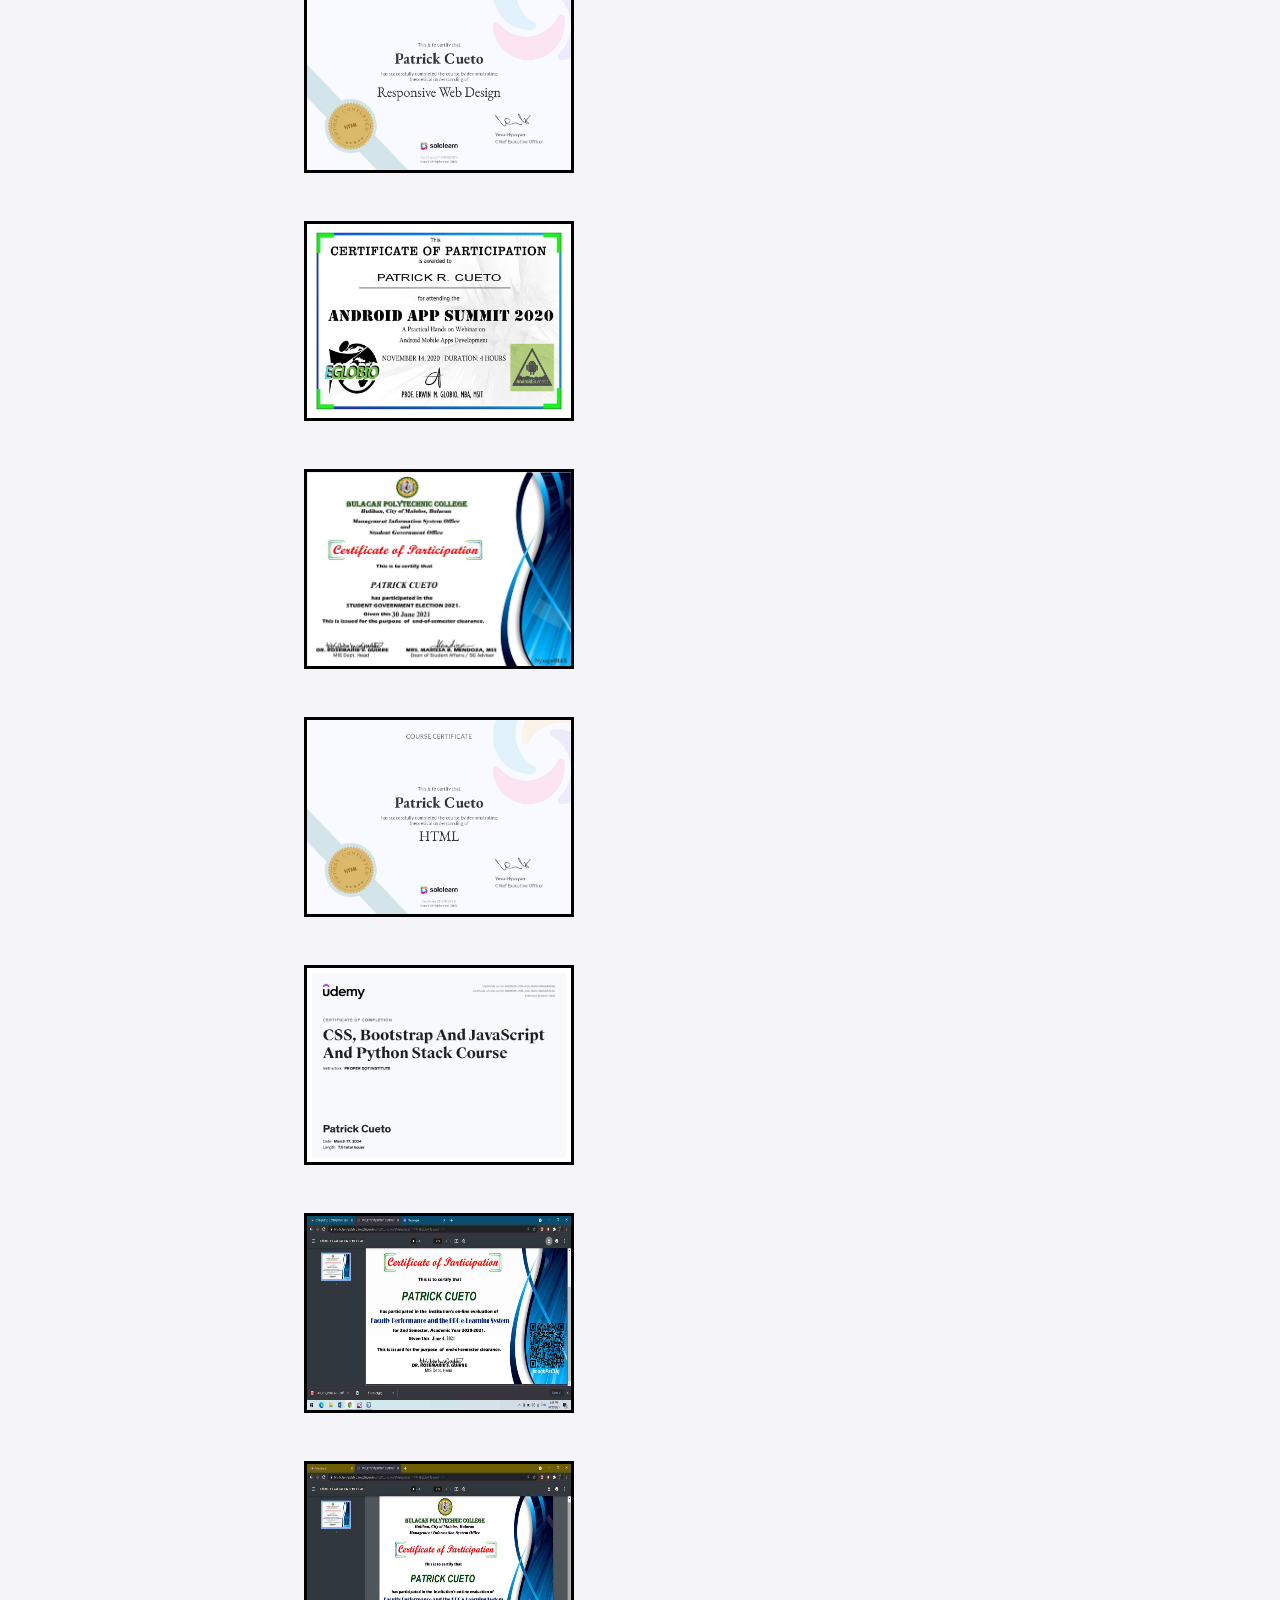
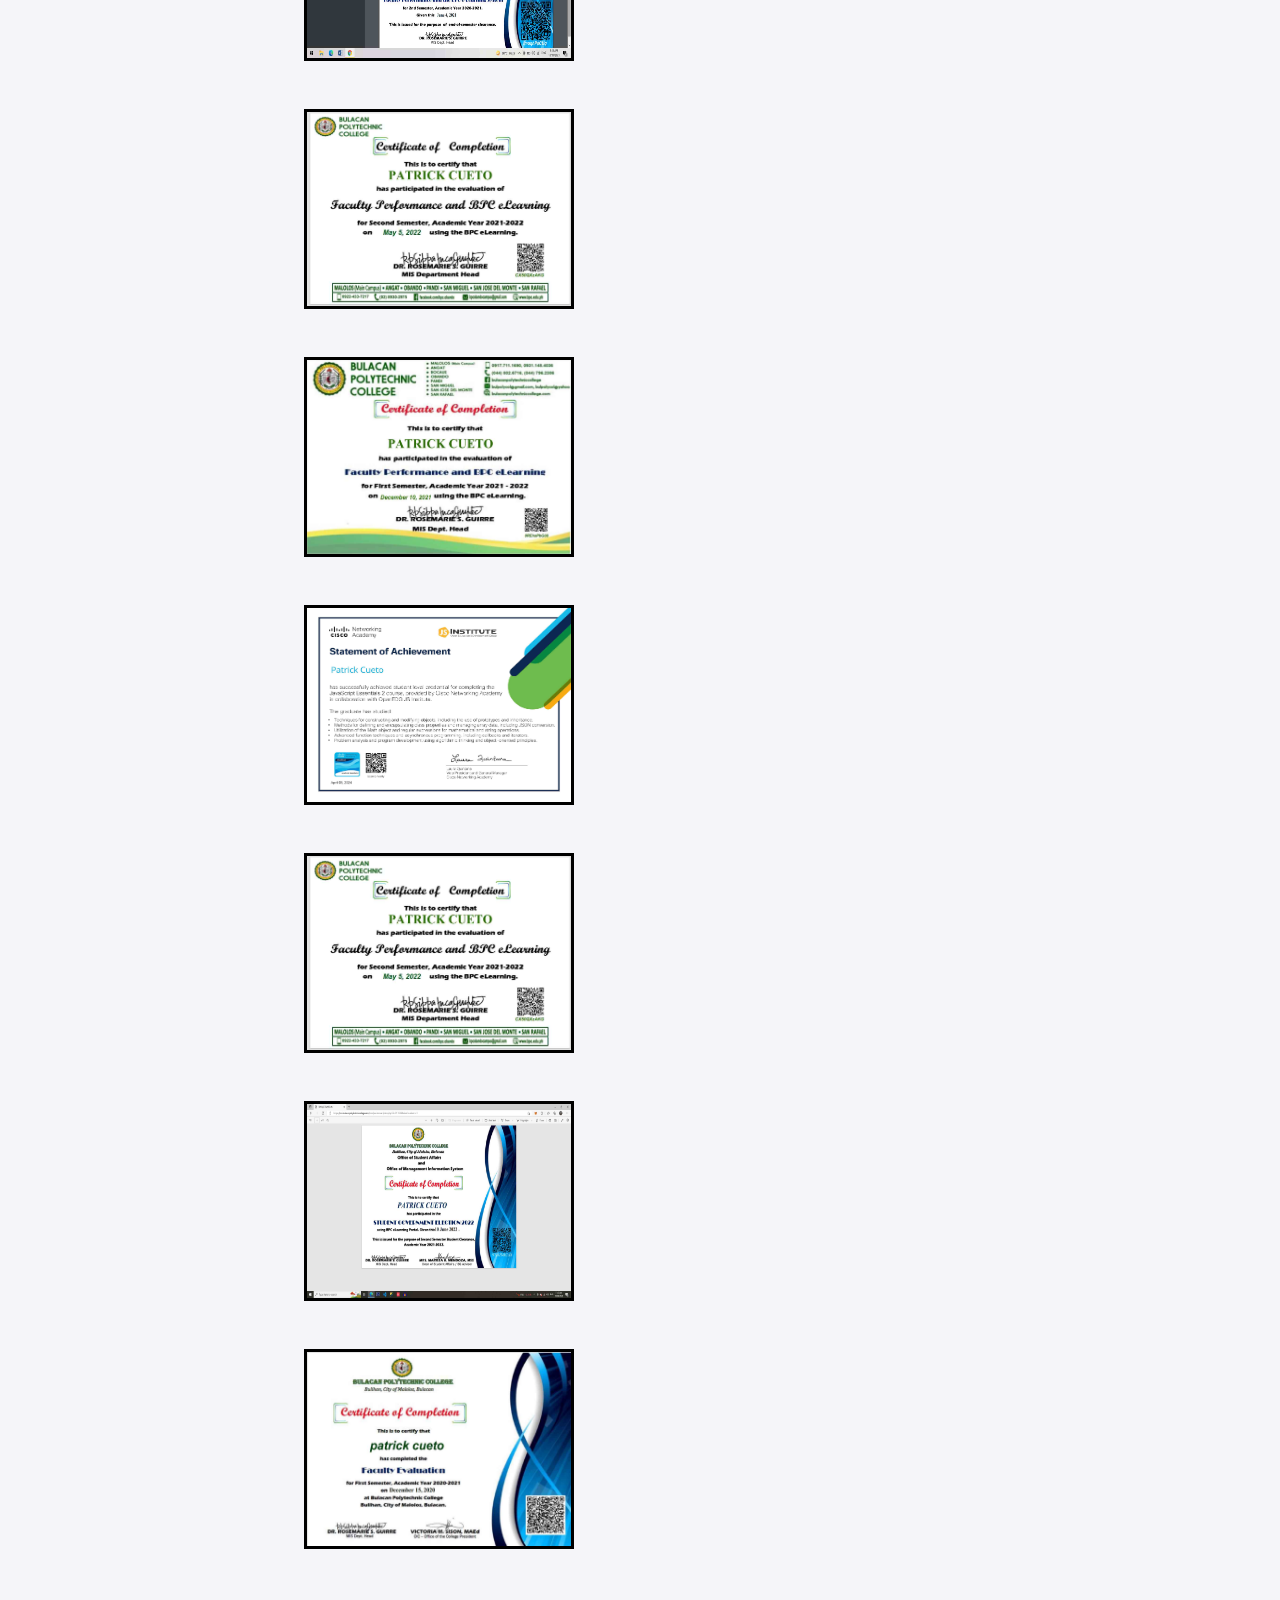
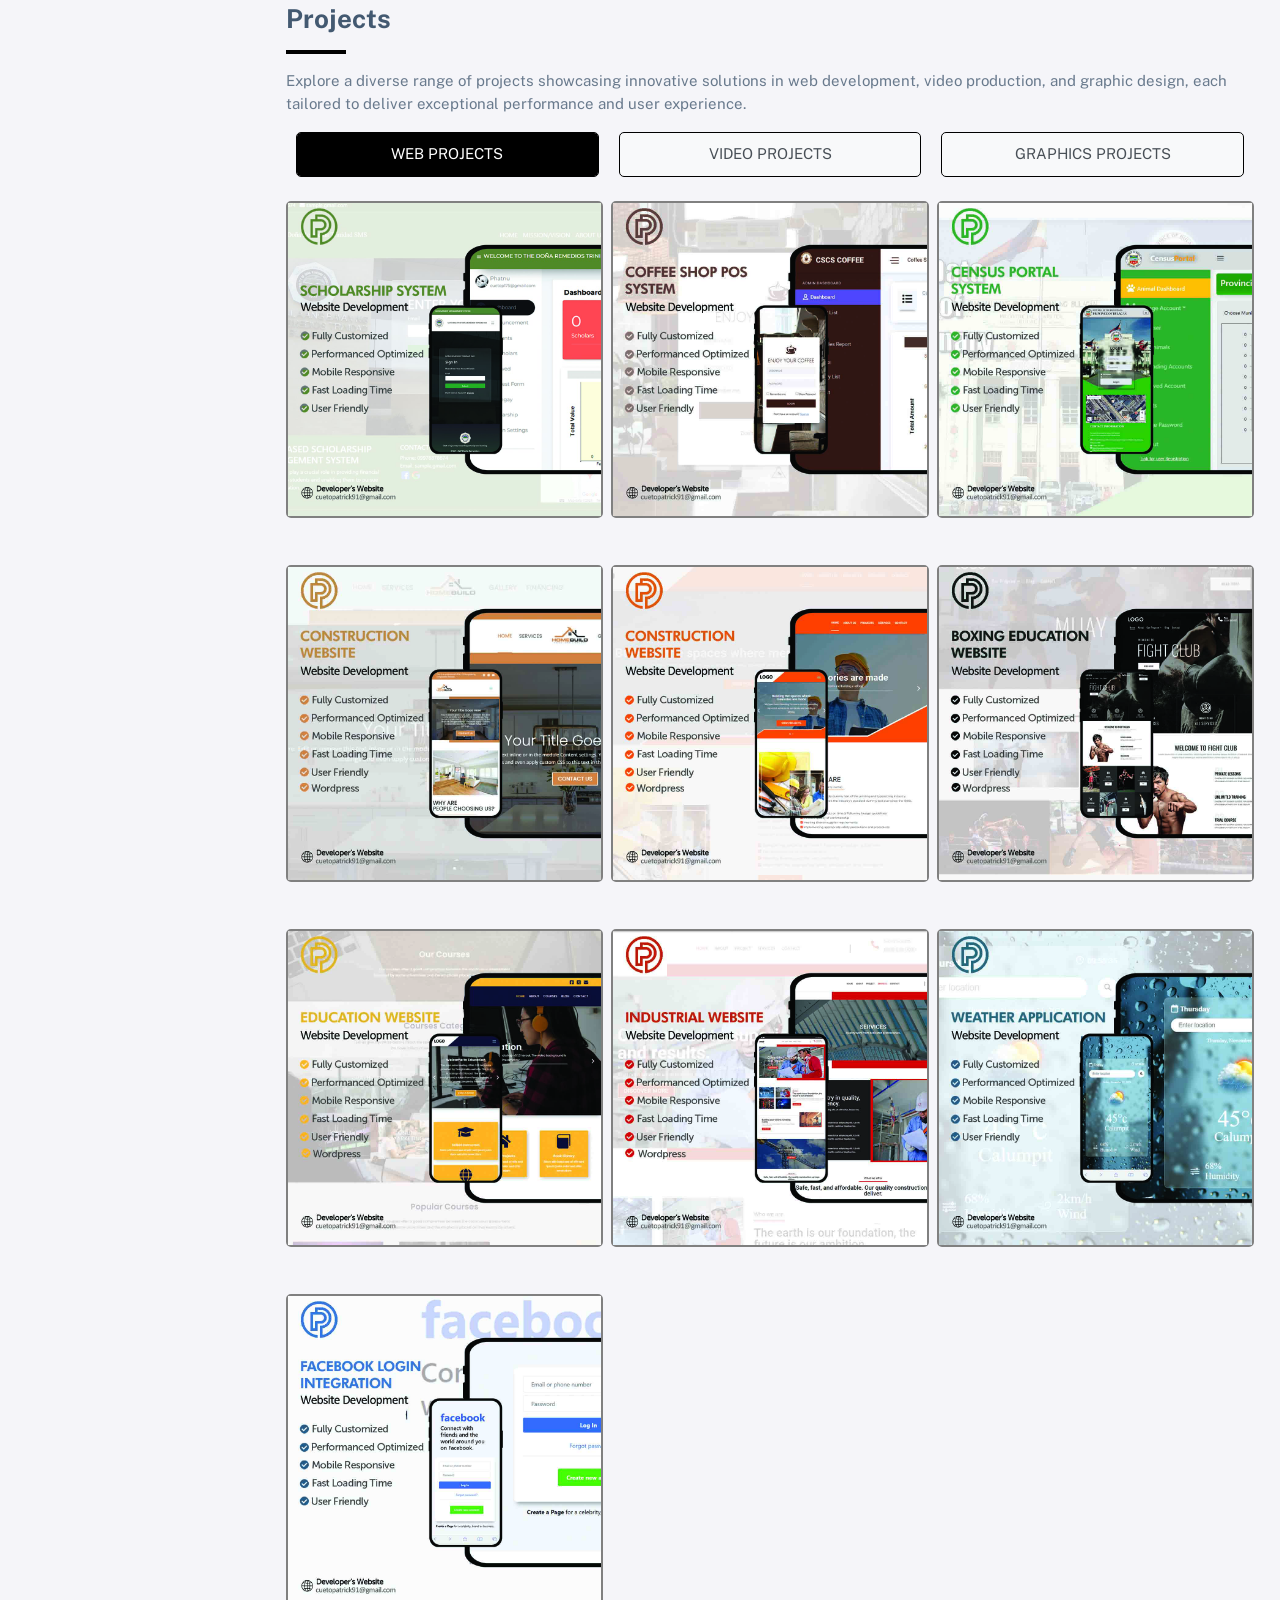
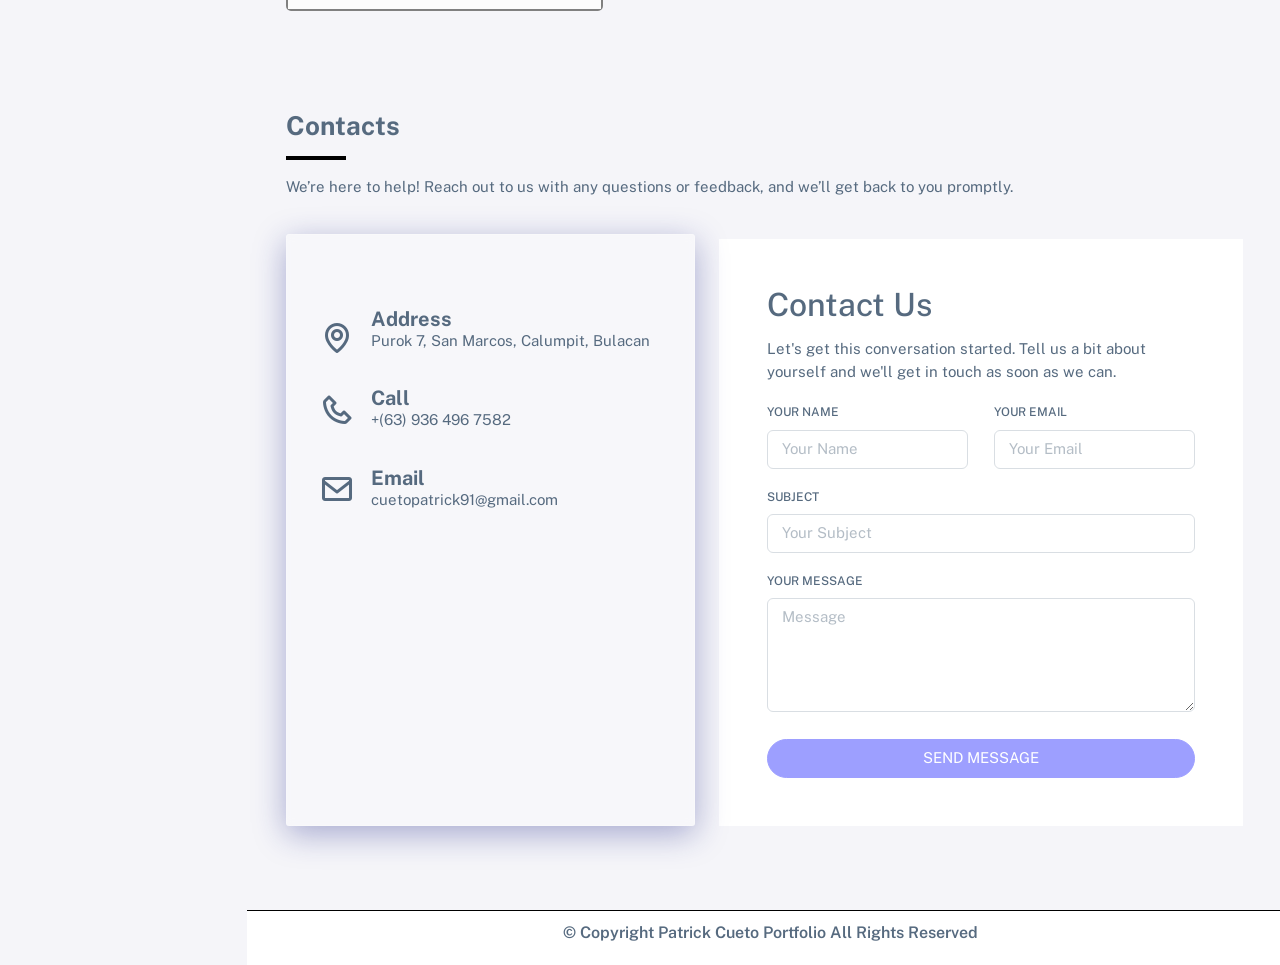
==== commit 2a3b5dec: "Update Css Update Css" ====
--- a/index.html
+++ b/index.html
@@ -169,6 +169,11 @@
         text-decoration: none;
         cursor: pointer;
     }
+    #mapss{
+      border:0;
+      width: 440px;
+      height: 250px;
+    }
 
 /* Close button styling */
 .modal-close-btn {
@@ -252,6 +257,9 @@
   #formalimg{
     width: 9rem;
   }
+  #mapss{
+      width: 340px;
+    }
   }
     </style>
   </head>
@@ -2076,7 +2084,7 @@
                          </li>
                     </ul>
                     <div style="display: flex;justify-content: center;margin-top: 2rem;">
-                      <iframe src="https://www.google.com/maps/embed?pb=!1m18!1m12!1m3!1d61690.92035694895!2d120.71723742329107!3d14.899020569413732!2m3!1f0!2f0!3f0!3m2!1i1024!2i768!4f13.1!3m3!1m2!1s0x339656dd1e64d66f%3A0x7c727c72b9387c6e!2sCalumpit%2C%20Bulacan!5e0!3m2!1sen!2sph!4v1731716932074!5m2!1sen!2sph" width="440" height="250" style="border:0;" allowfullscreen="" loading="lazy" referrerpolicy="no-referrer-when-downgrade"></iframe>
+                      <iframe id="mapss" src="https://www.google.com/maps/embed?pb=!1m18!1m12!1m3!1d61690.92035694895!2d120.71723742329107!3d14.899020569413732!2m3!1f0!2f0!3f0!3m2!1i1024!2i768!4f13.1!3m3!1m2!1s0x339656dd1e64d66f%3A0x7c727c72b9387c6e!2sCalumpit%2C%20Bulacan!5e0!3m2!1sen!2sph!4v1731716932074!5m2!1sen!2sph" allowfullscreen="" loading="lazy" referrerpolicy="no-referrer-when-downgrade"></iframe>
                     </div>
                     </div>
                   <div class="col-lg-7 p-4">
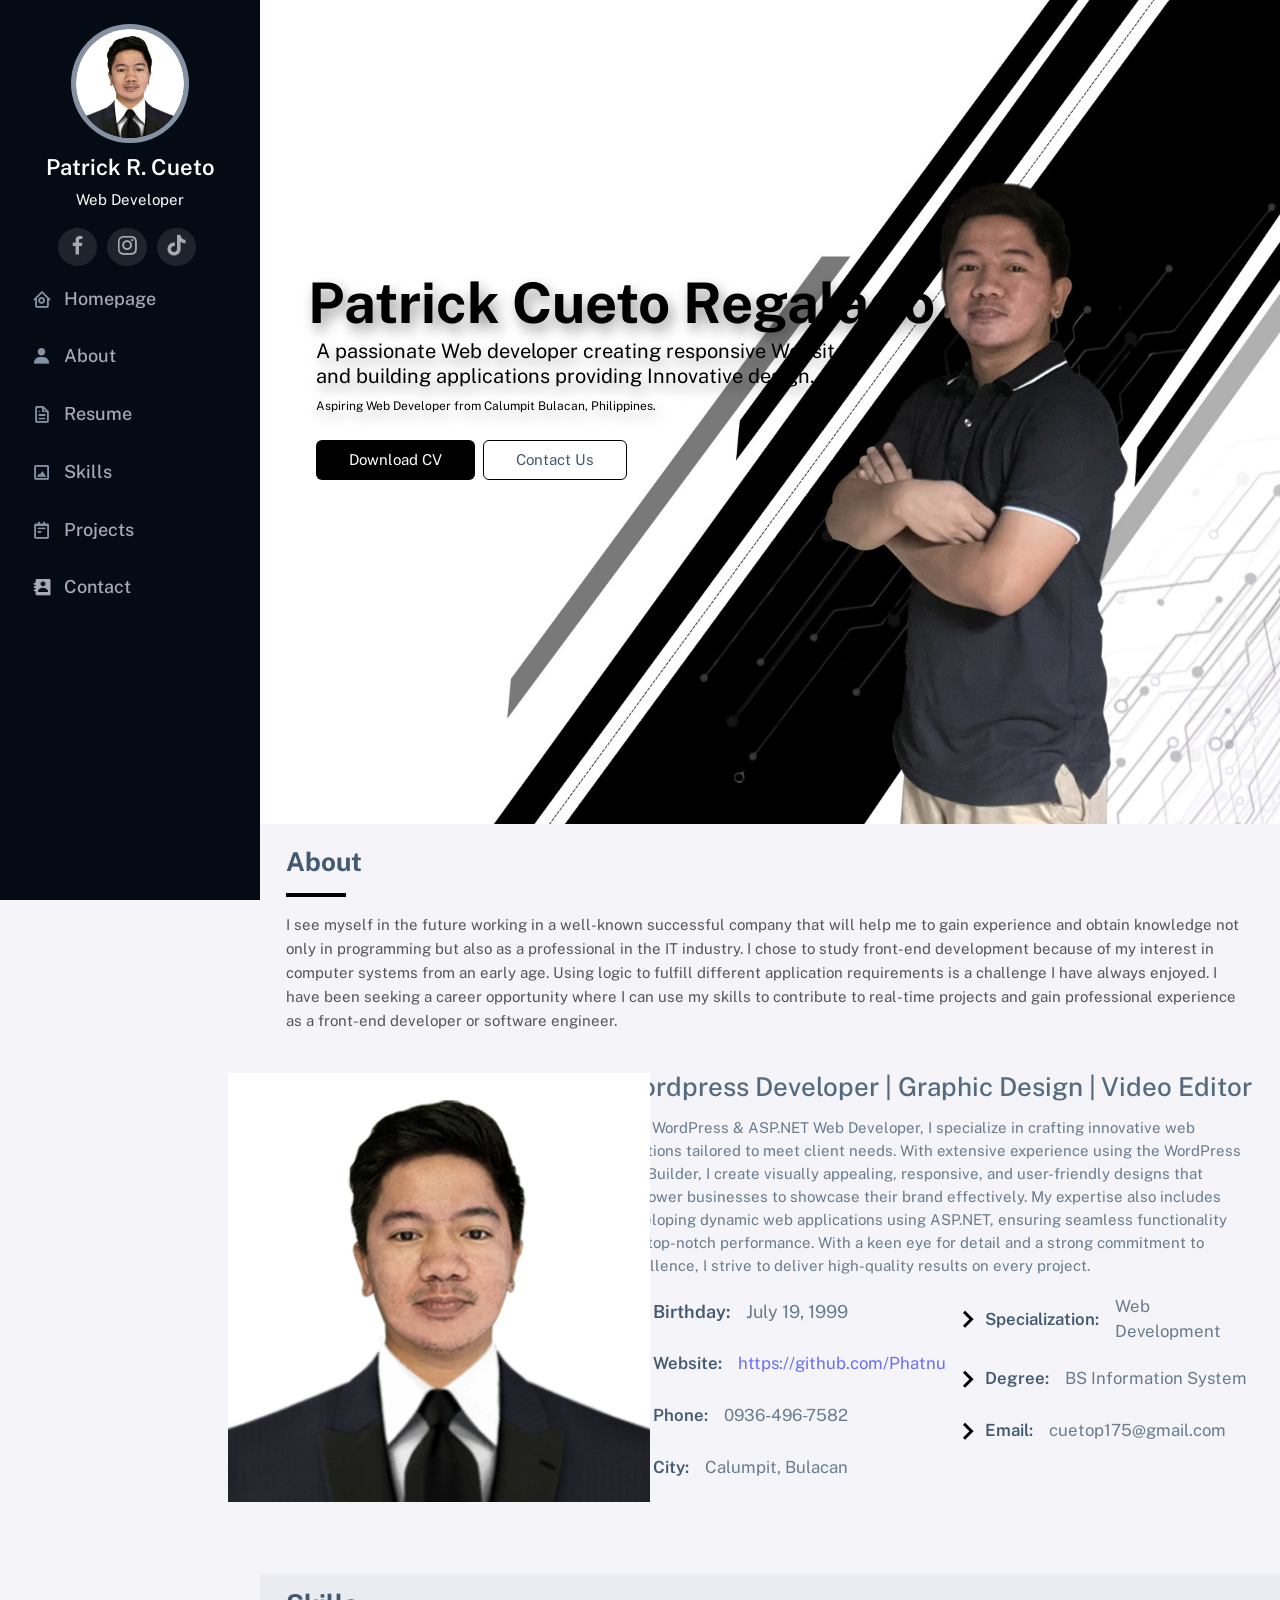
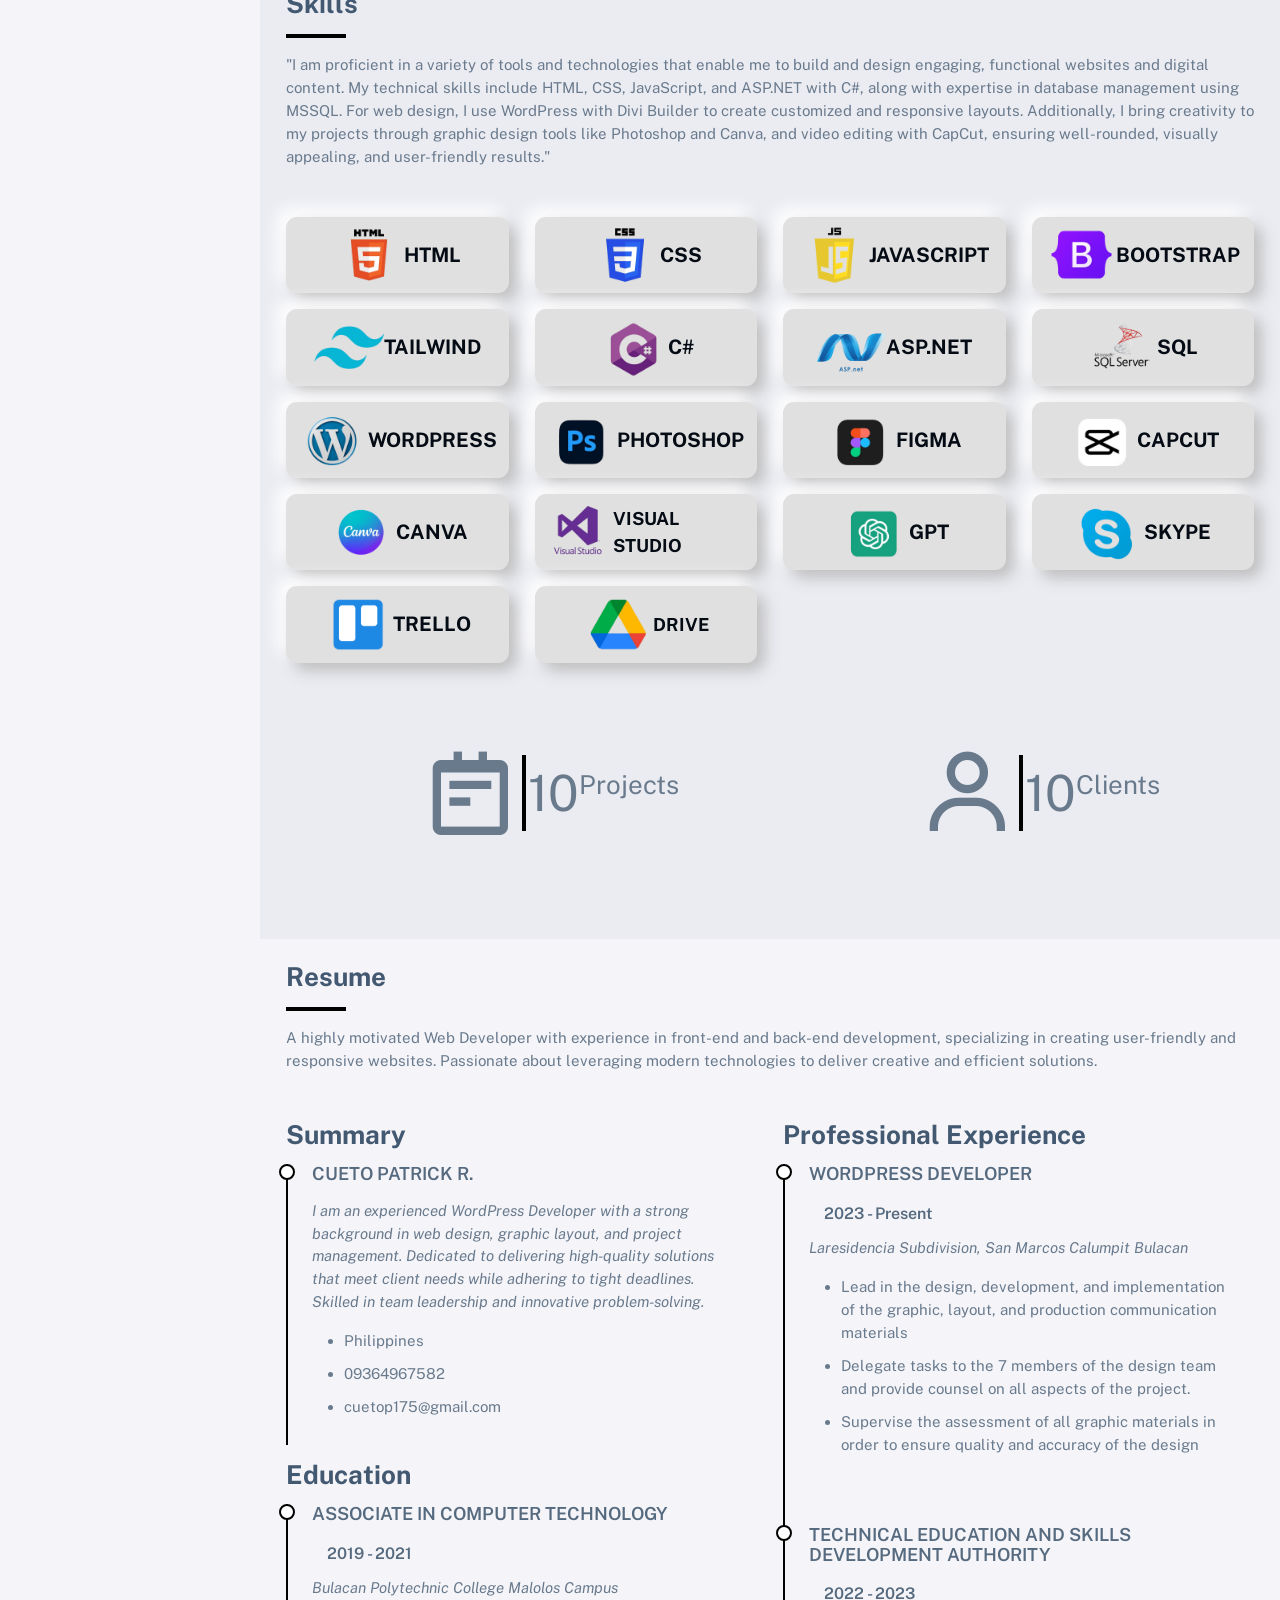
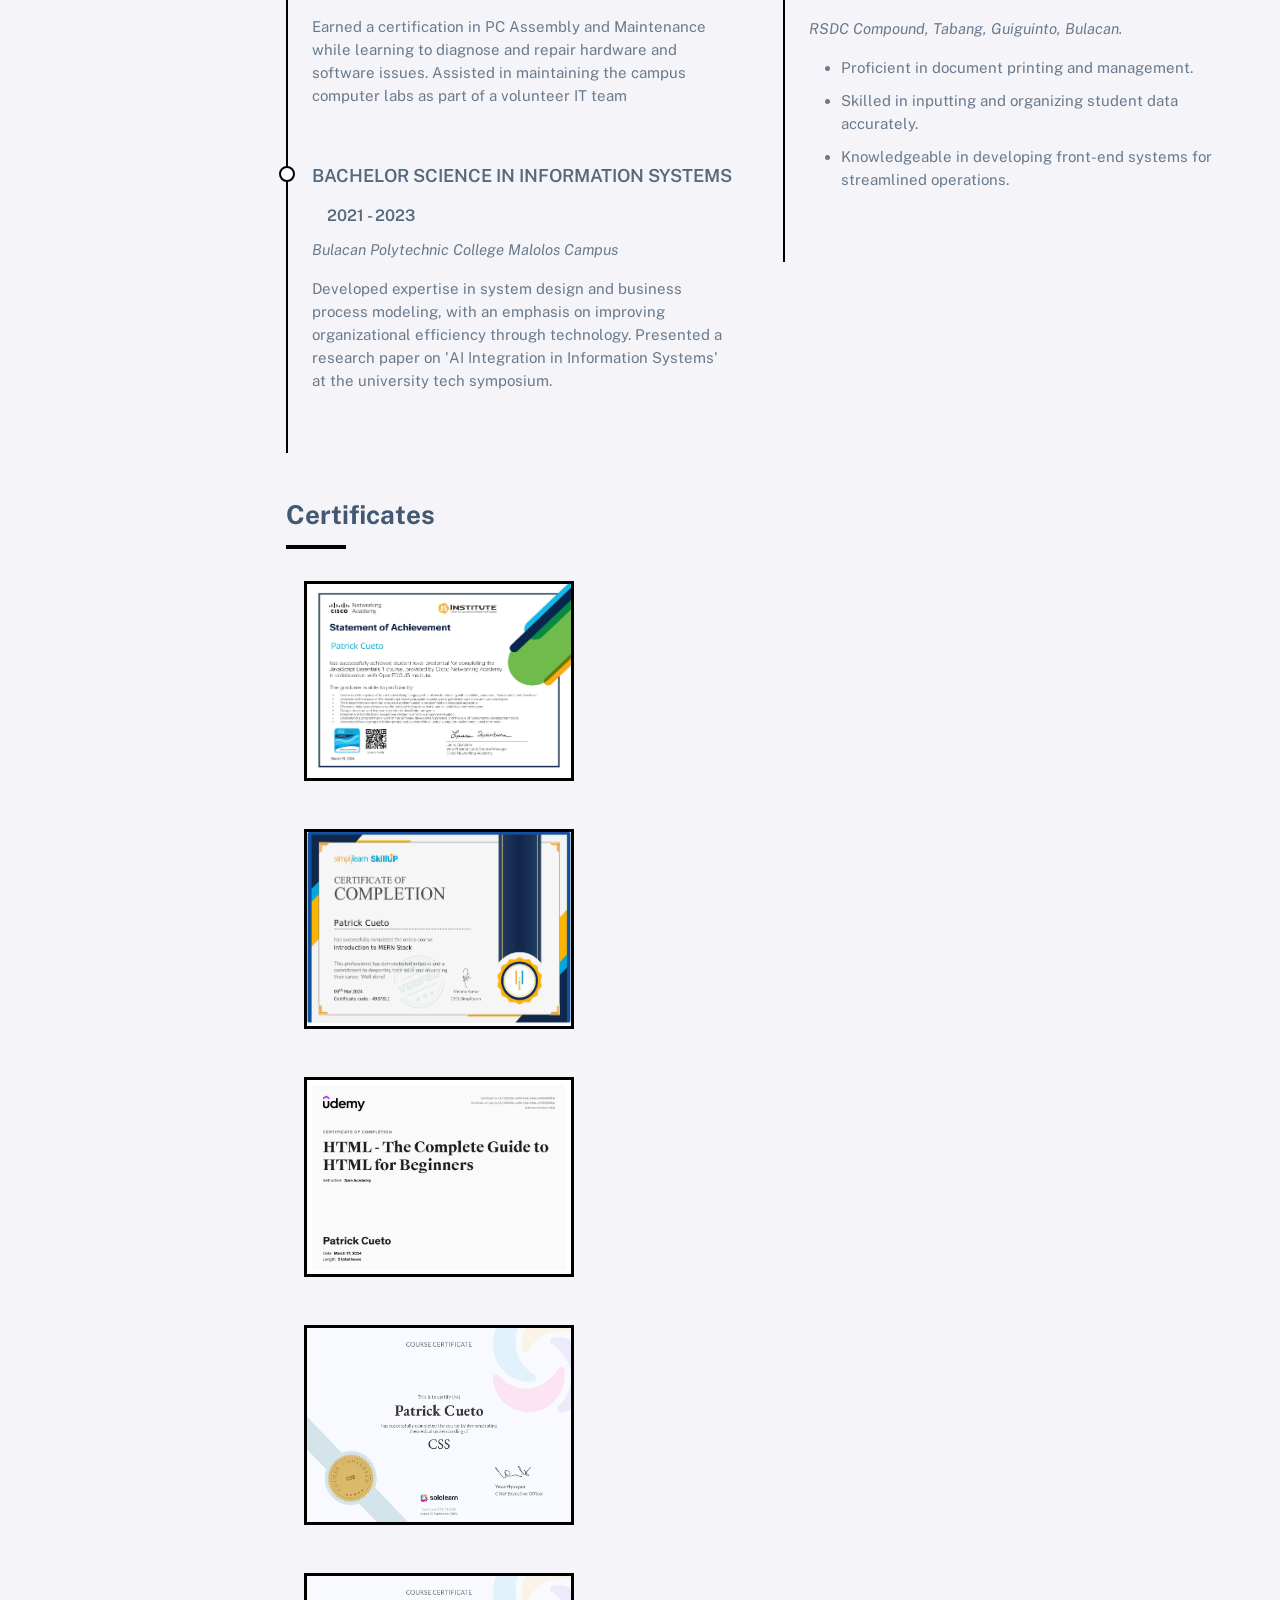
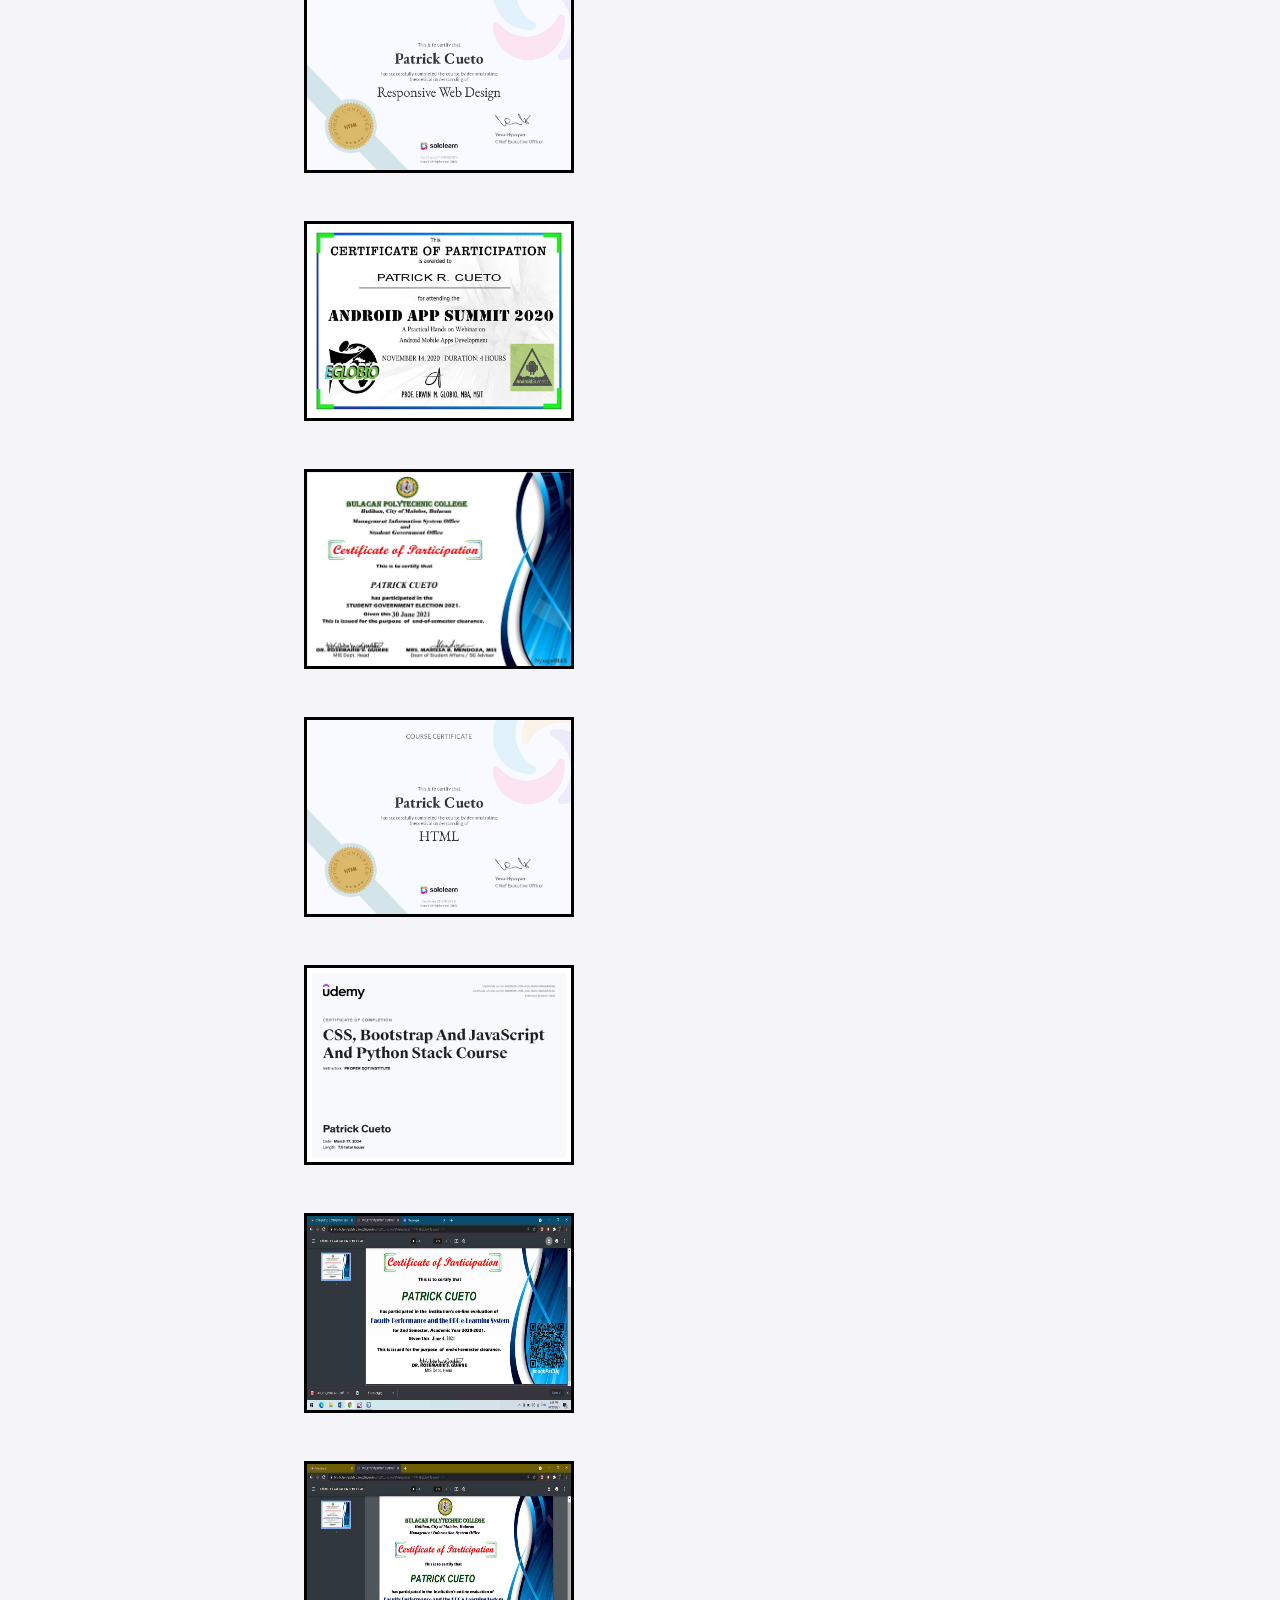
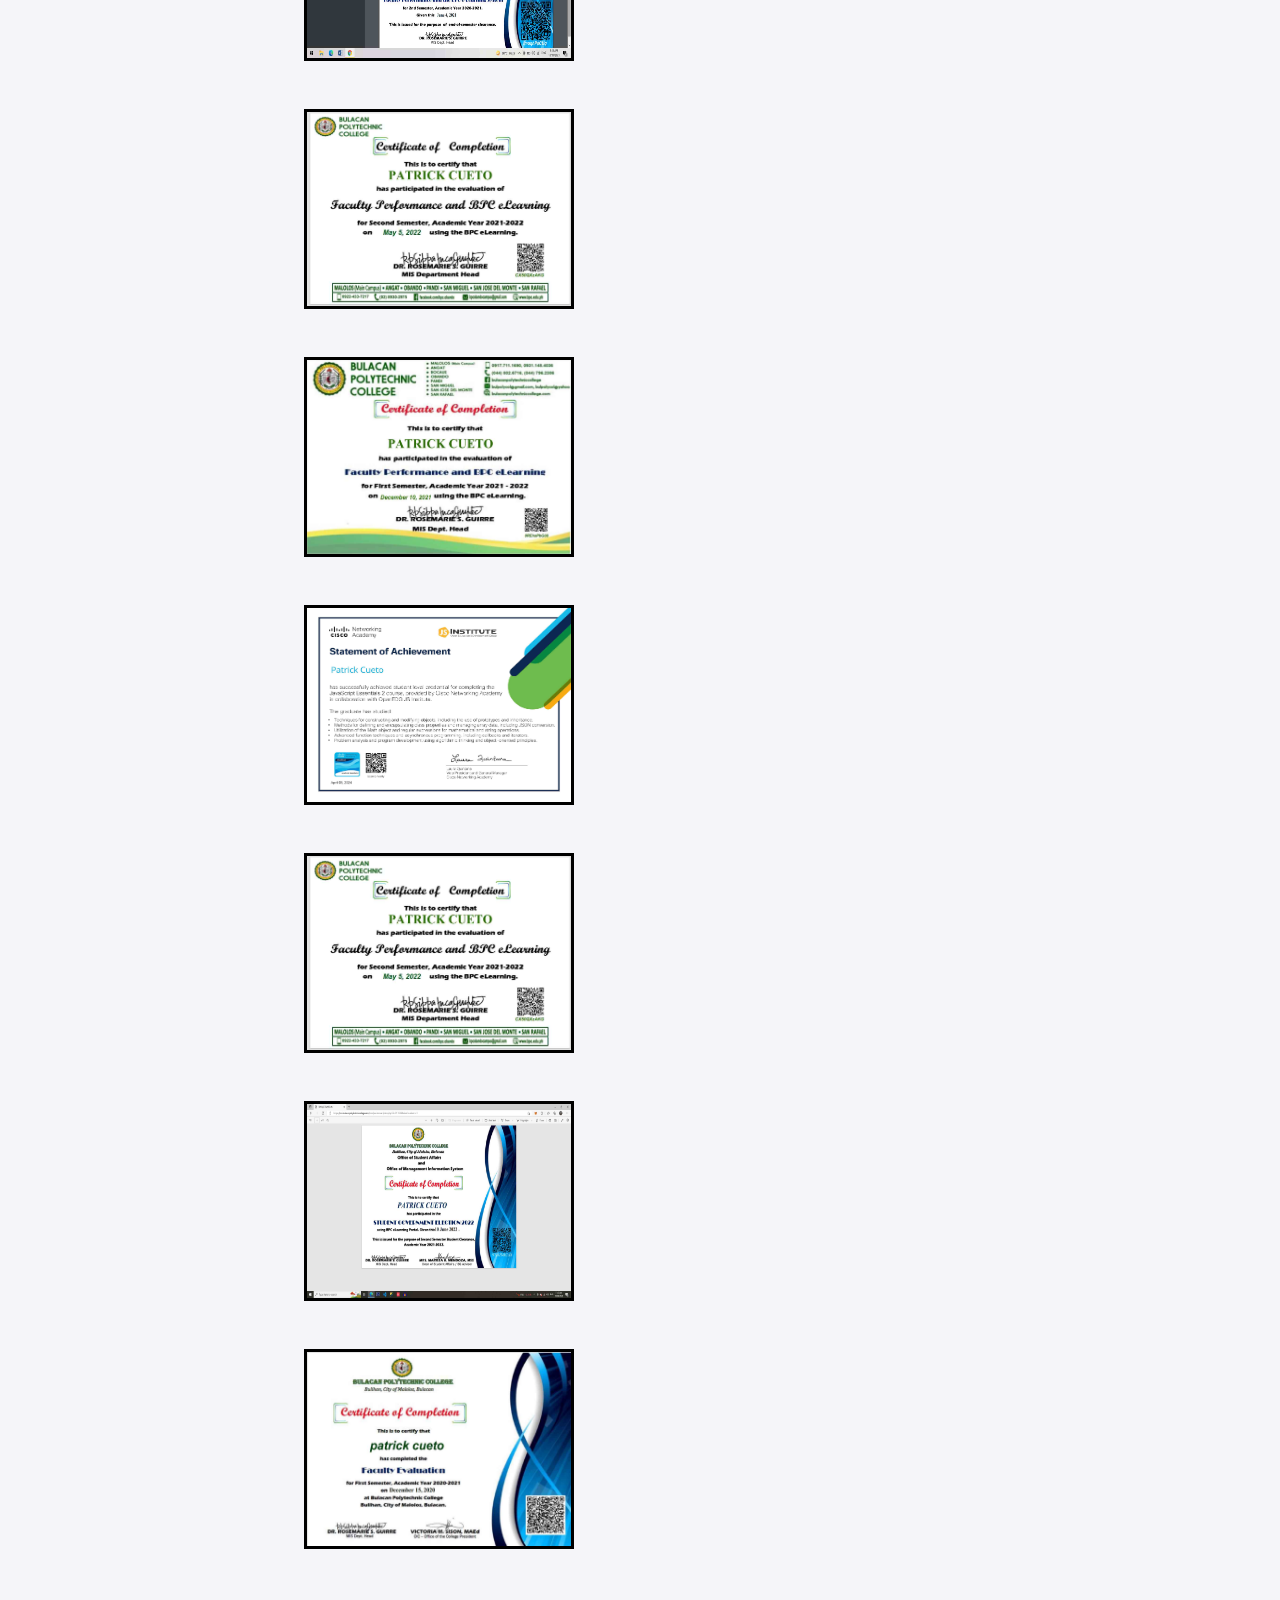
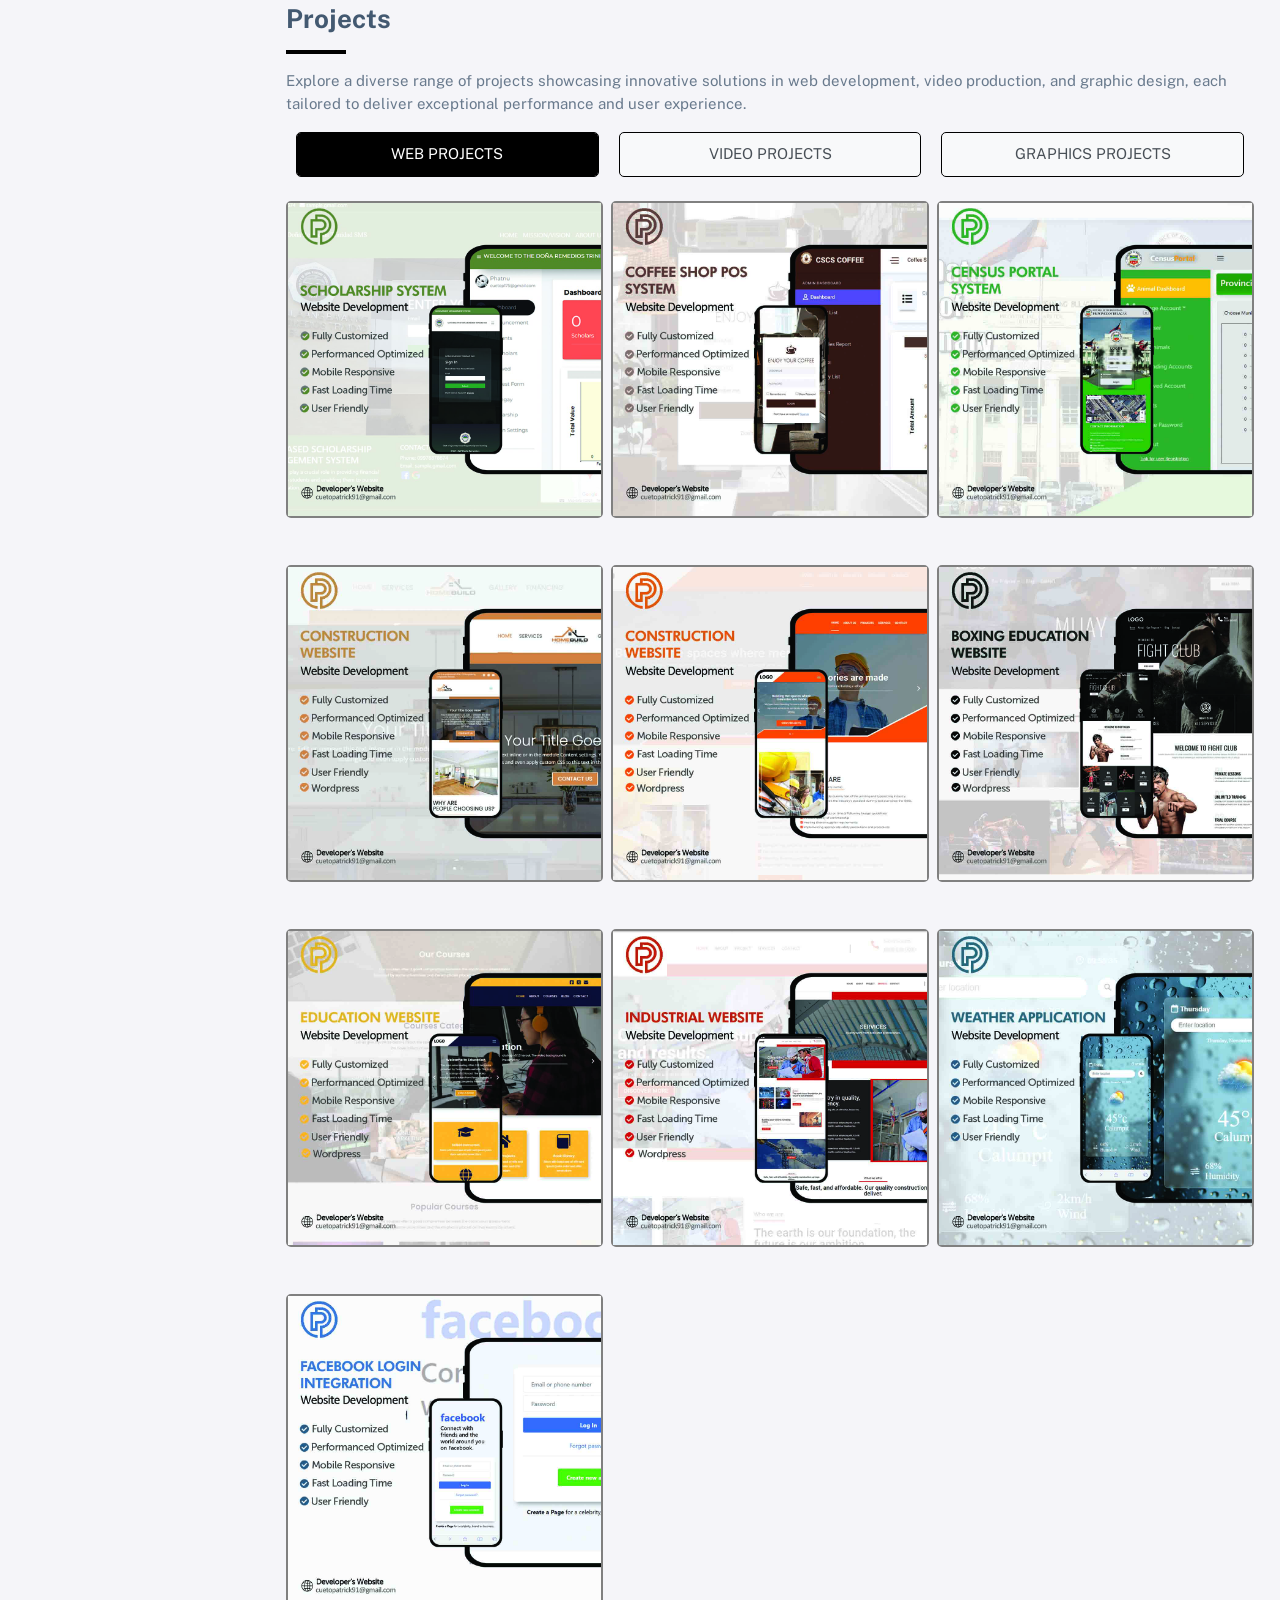
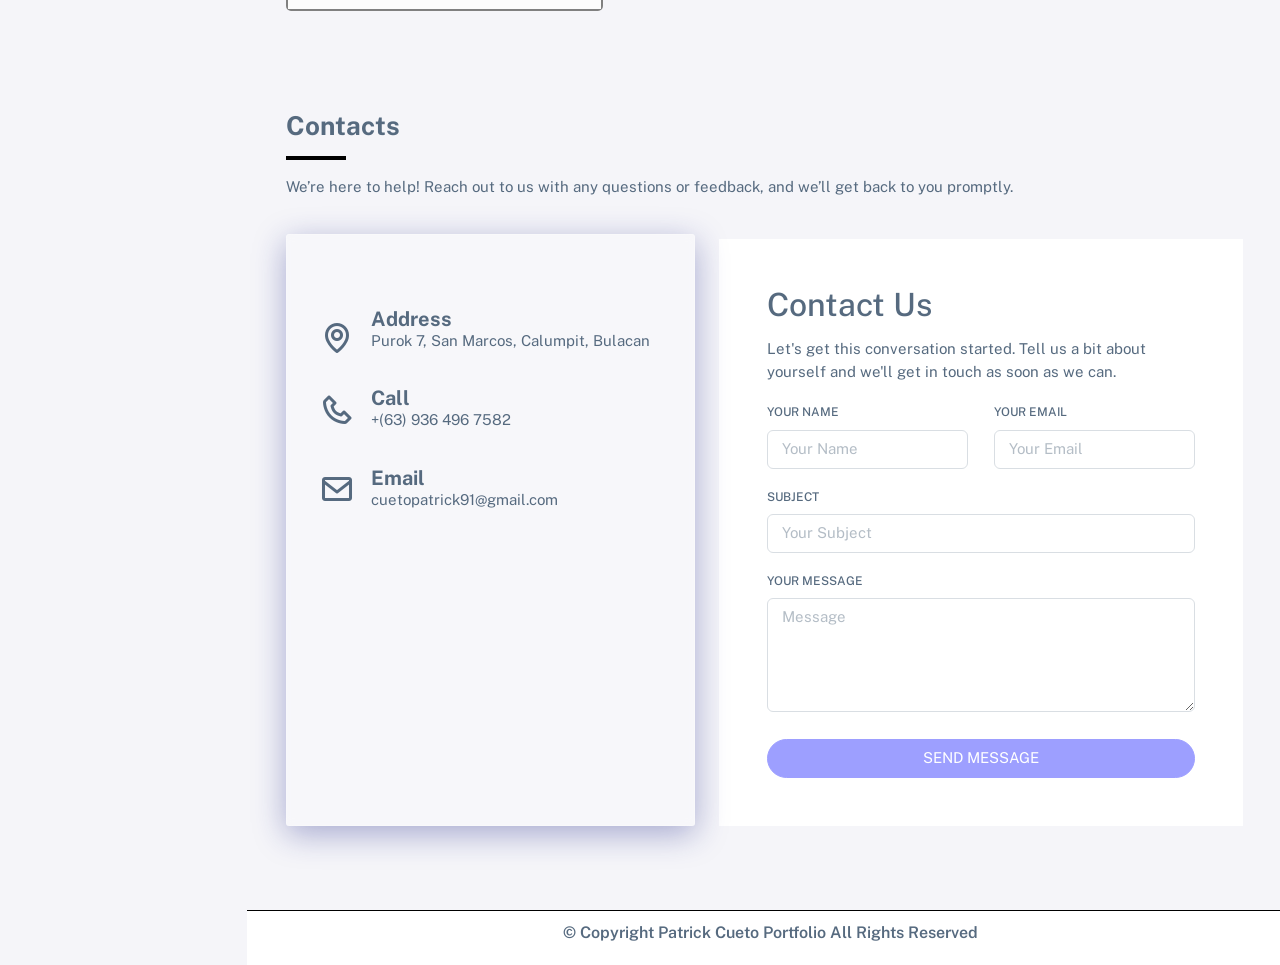
==== commit 511d70d6: "Update year Update year" ====
--- a/index.html
+++ b/index.html
@@ -260,6 +260,13 @@
   #mapss{
       width: 340px;
     }
+    .nav-tabs .nav-link.active {
+    font-size: 12px;
+}
+.nav-tabs .nav-link {
+
+    font-size: 12px;
+}
   }
     </style>
   </head>
@@ -803,7 +810,7 @@
                       <div style="box-shadow: none;" class="card shadow-0 bg-transparent resume-border-left rounded-0 ps-0">
                         <div class="card-header pt-0 pb-0">
                           <h4 class="text-uppercase">WordPress Developer</h4>
-                          <h6>2024 - Present</h6>
+                          <h6>2023 - Present</h6>
                         </div>
                         <div class="card-body">
                           <p class="fst-italic">Laresidencia Subdivision, San Marcos Calumpit Bulacan</p>
@@ -1359,6 +1366,24 @@
                             </div>
                         </div>
                     </div>
+                    ------------------
+                    <div class="row mb-2 g-2 pt-3">
+                      <div class="col-lg-4">
+                          <div class="img-custom-transform">
+                                  <img class="img-fluid img-thumbnail" src="graphics/Branding/ChilliChicken.jpg" alt="">
+                          </div>
+                      </div>
+                       <!-- <div class="col-lg-4">
+                          <div class="img-custom-transform">                      
+                                  <img class="img-fluid img-thumbnail" src="graphics/Branding/FoodMENU.jpg" alt="">
+                          </div>
+                      </div>
+                     <div class="col-lg-4">
+                          <div class="img-custom-transform">                                
+                                  <img class="img-fluid img-thumbnail" src="graphics/Branding/Skincare2.jpg" alt="">
+                          </div>
+                      </div> -->
+                  </div>
                       </div>
                       <div style="text-align: center;background-color: #040B14;padding-top: .5rem;padding-bottom: .5rem;margin-top: 1rem;">
                         <h3 style="color: white;margin-bottom: 0px;">FOR BUSINESS CARD</h3>
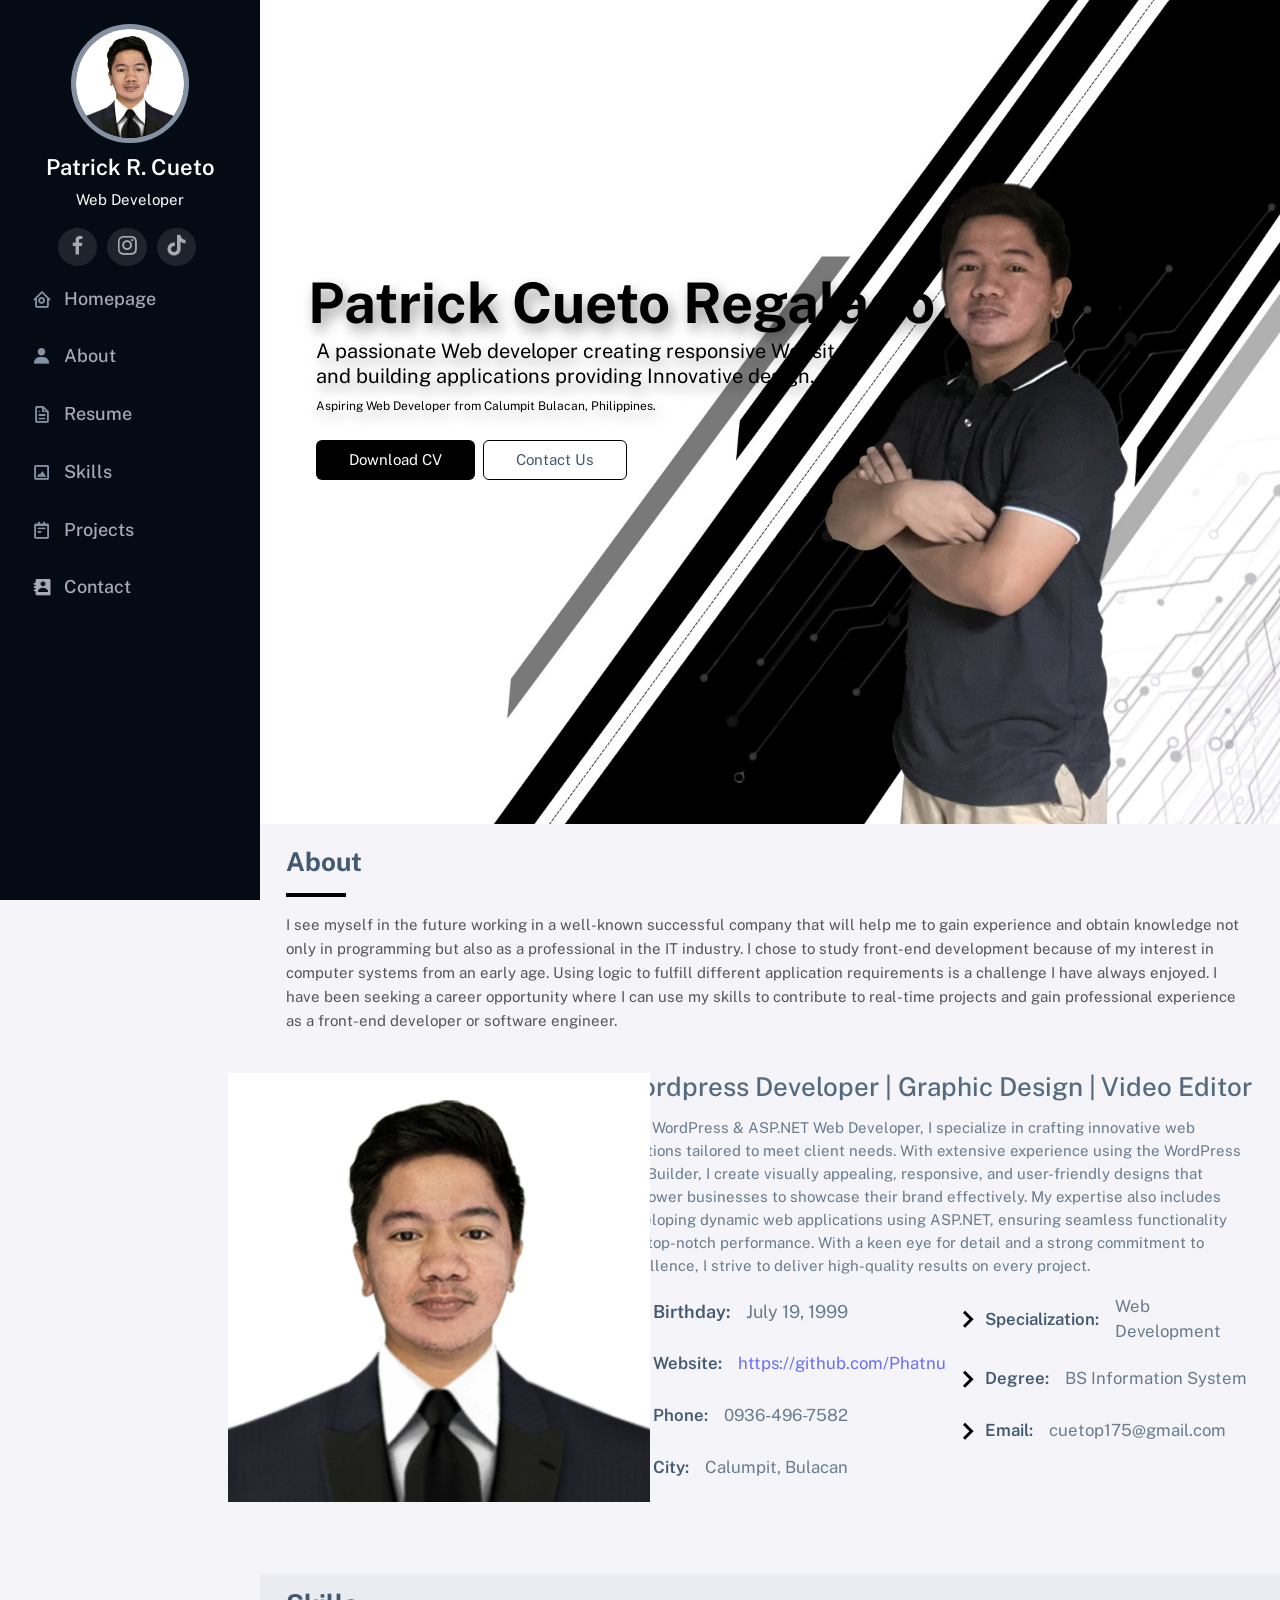
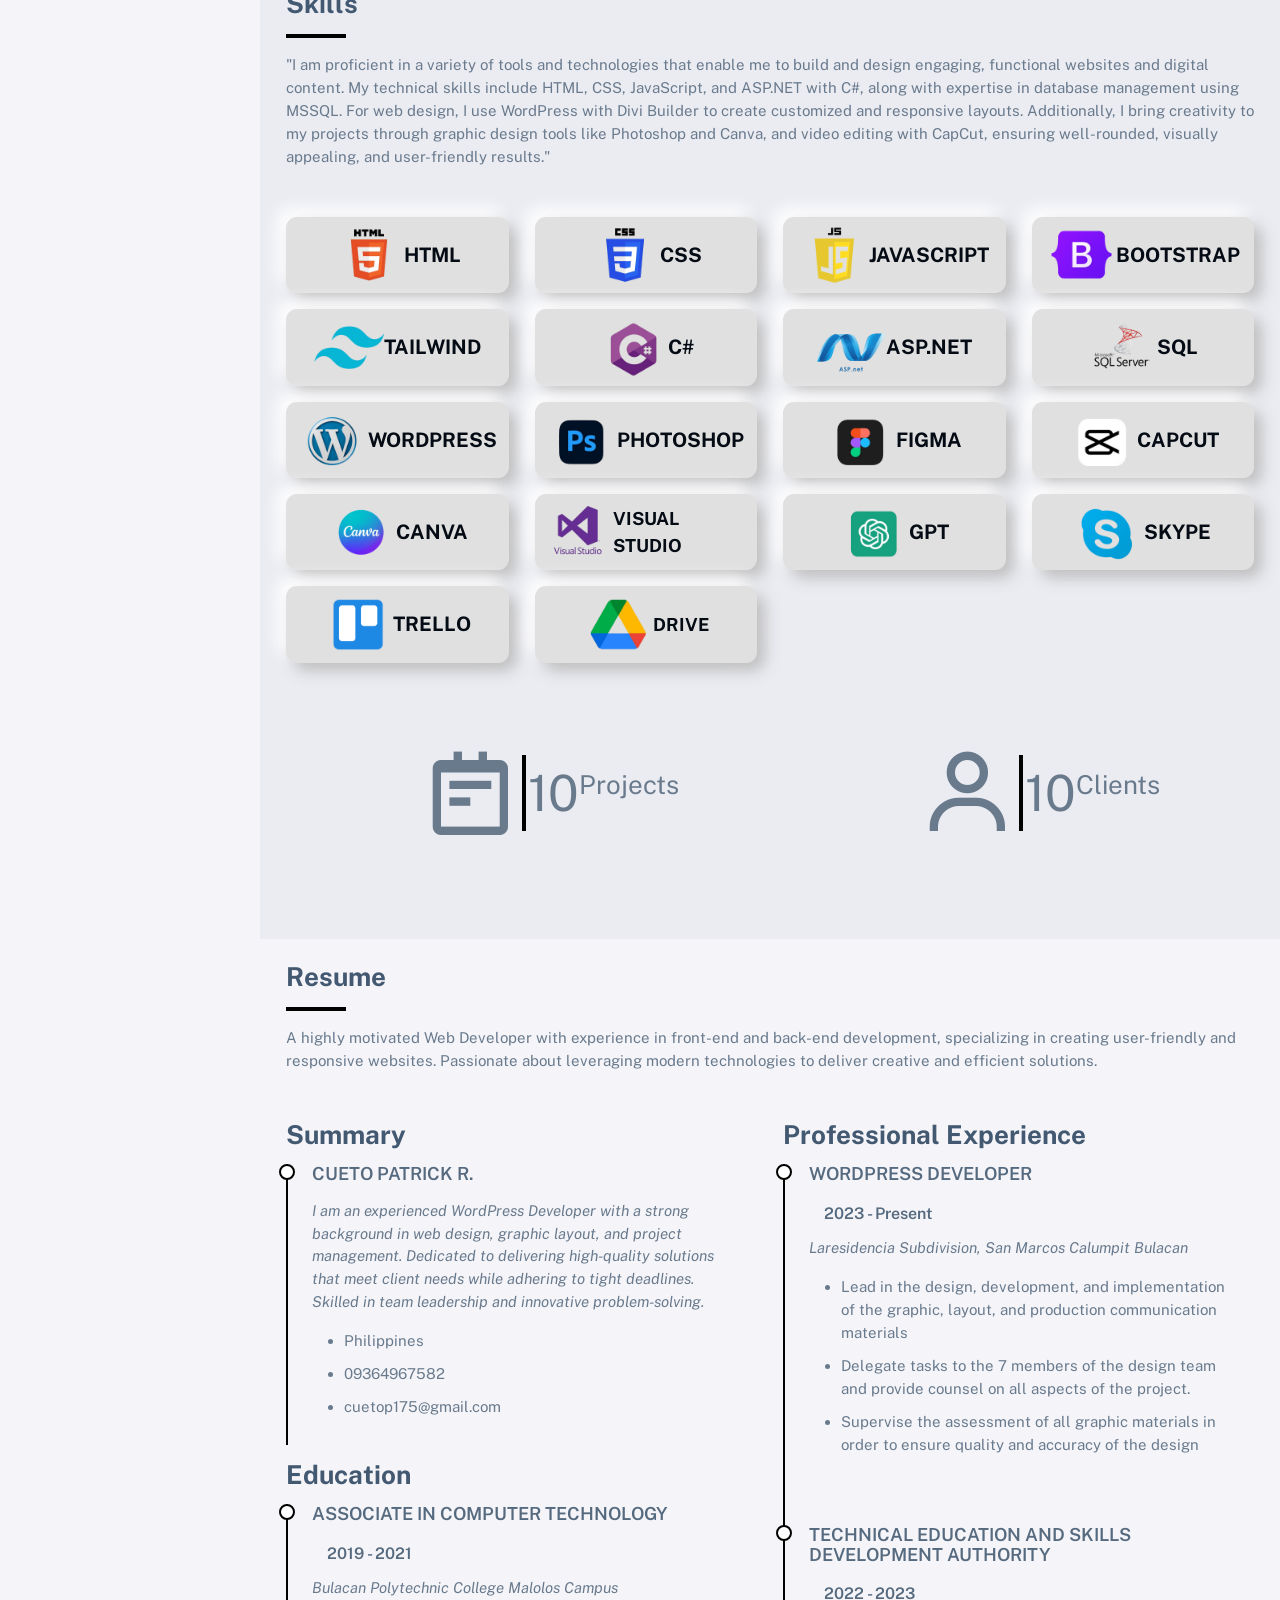
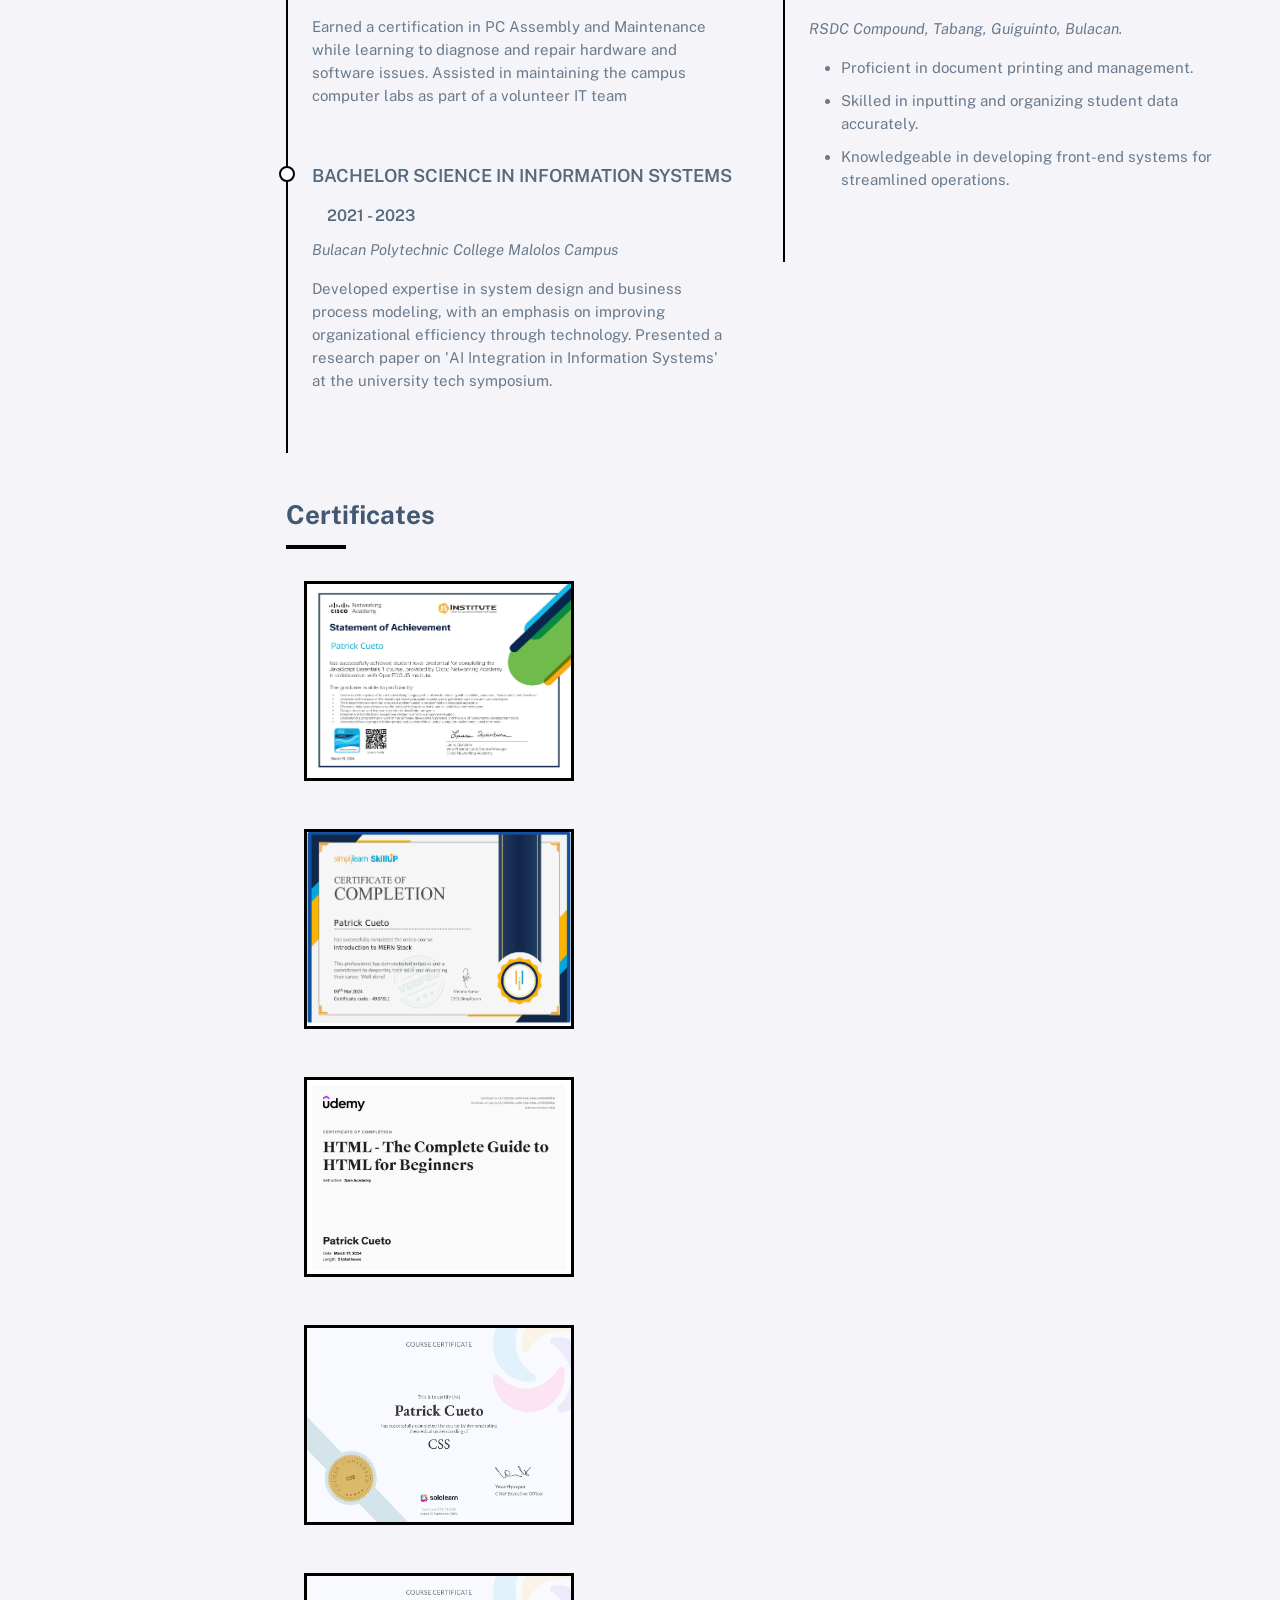
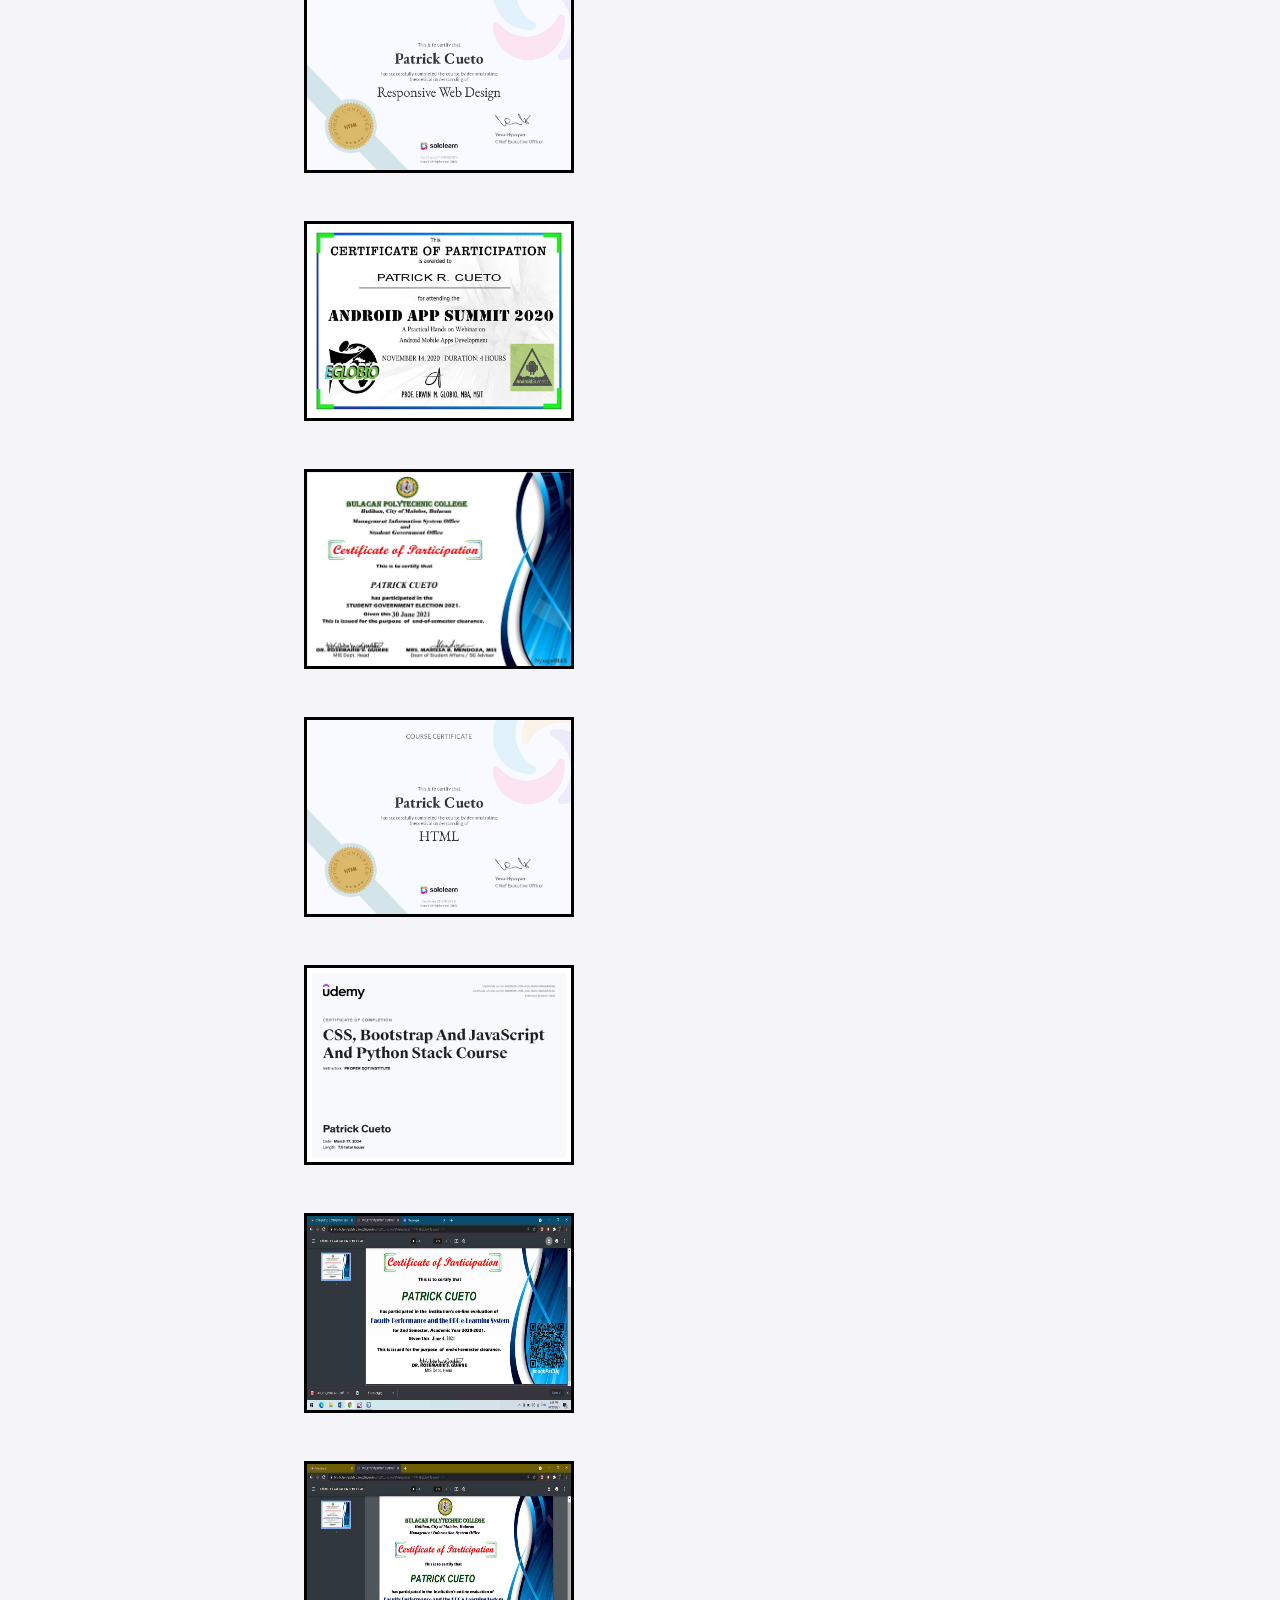
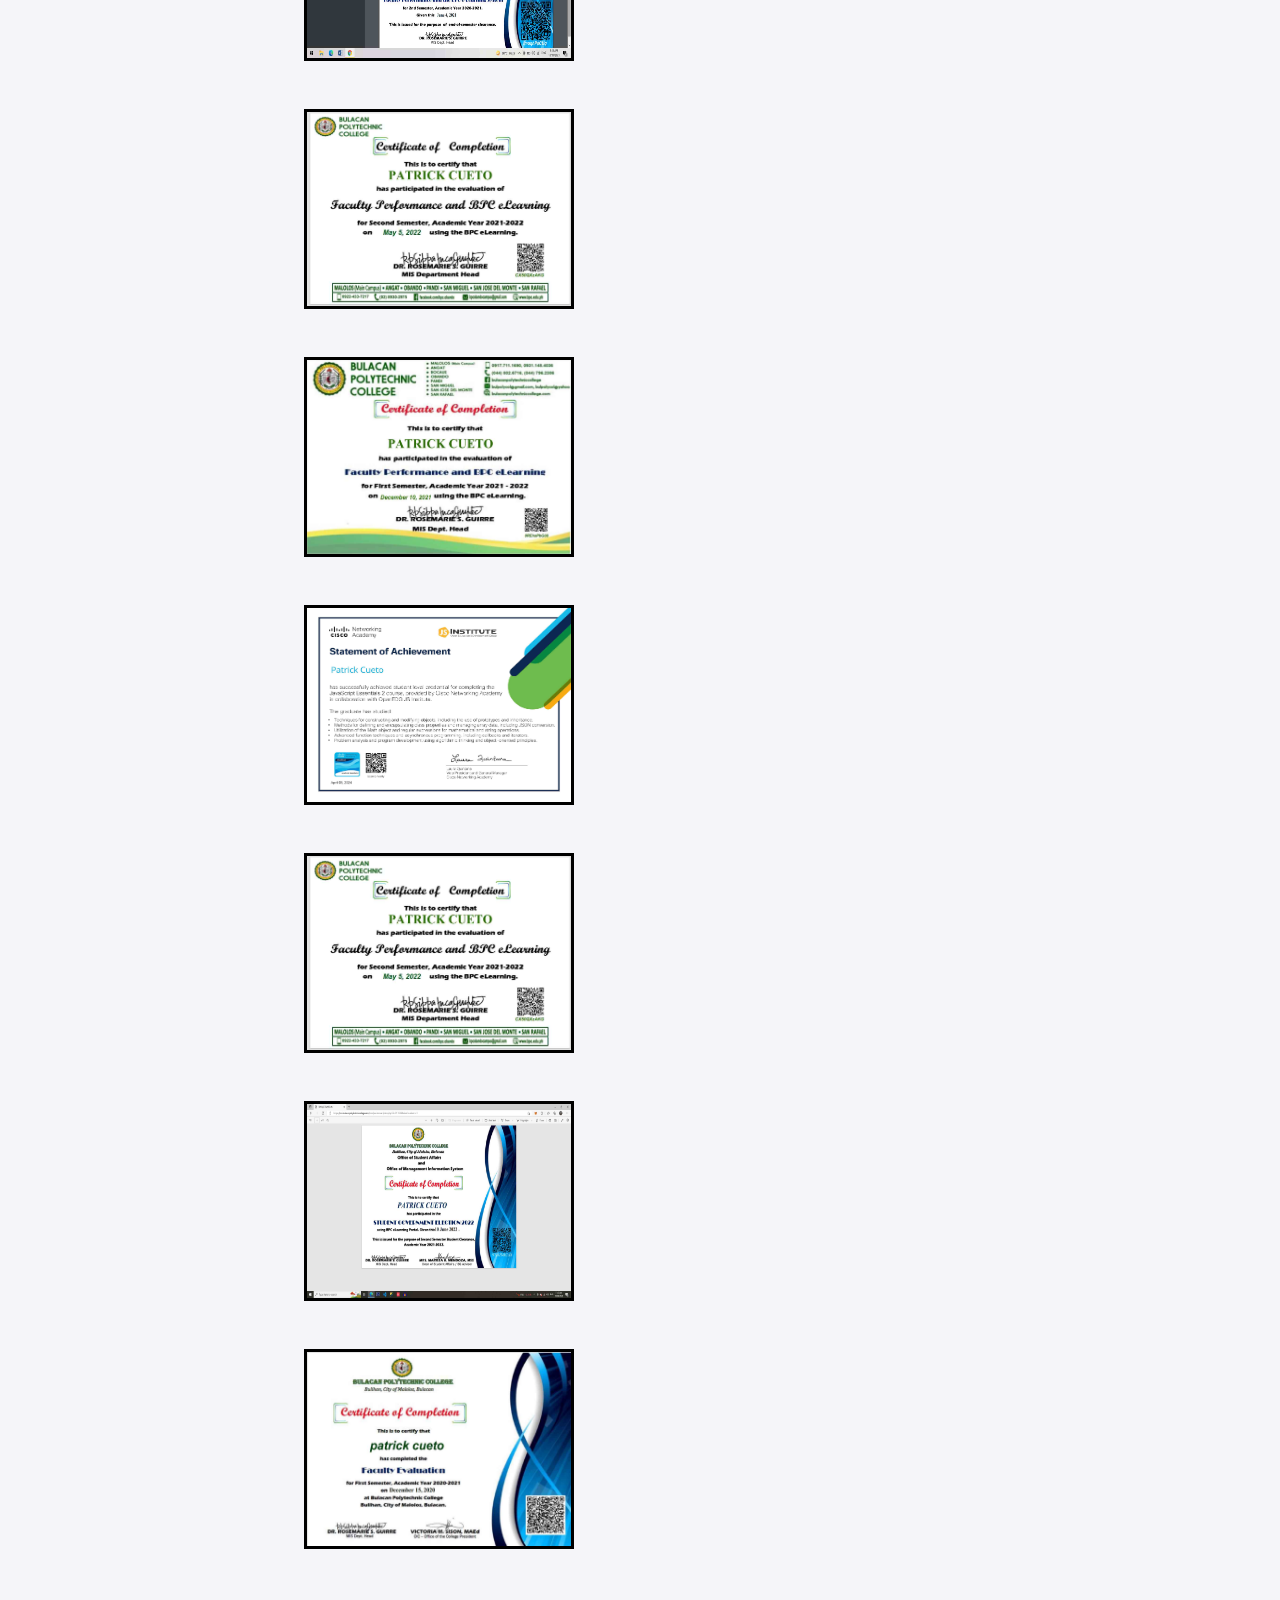
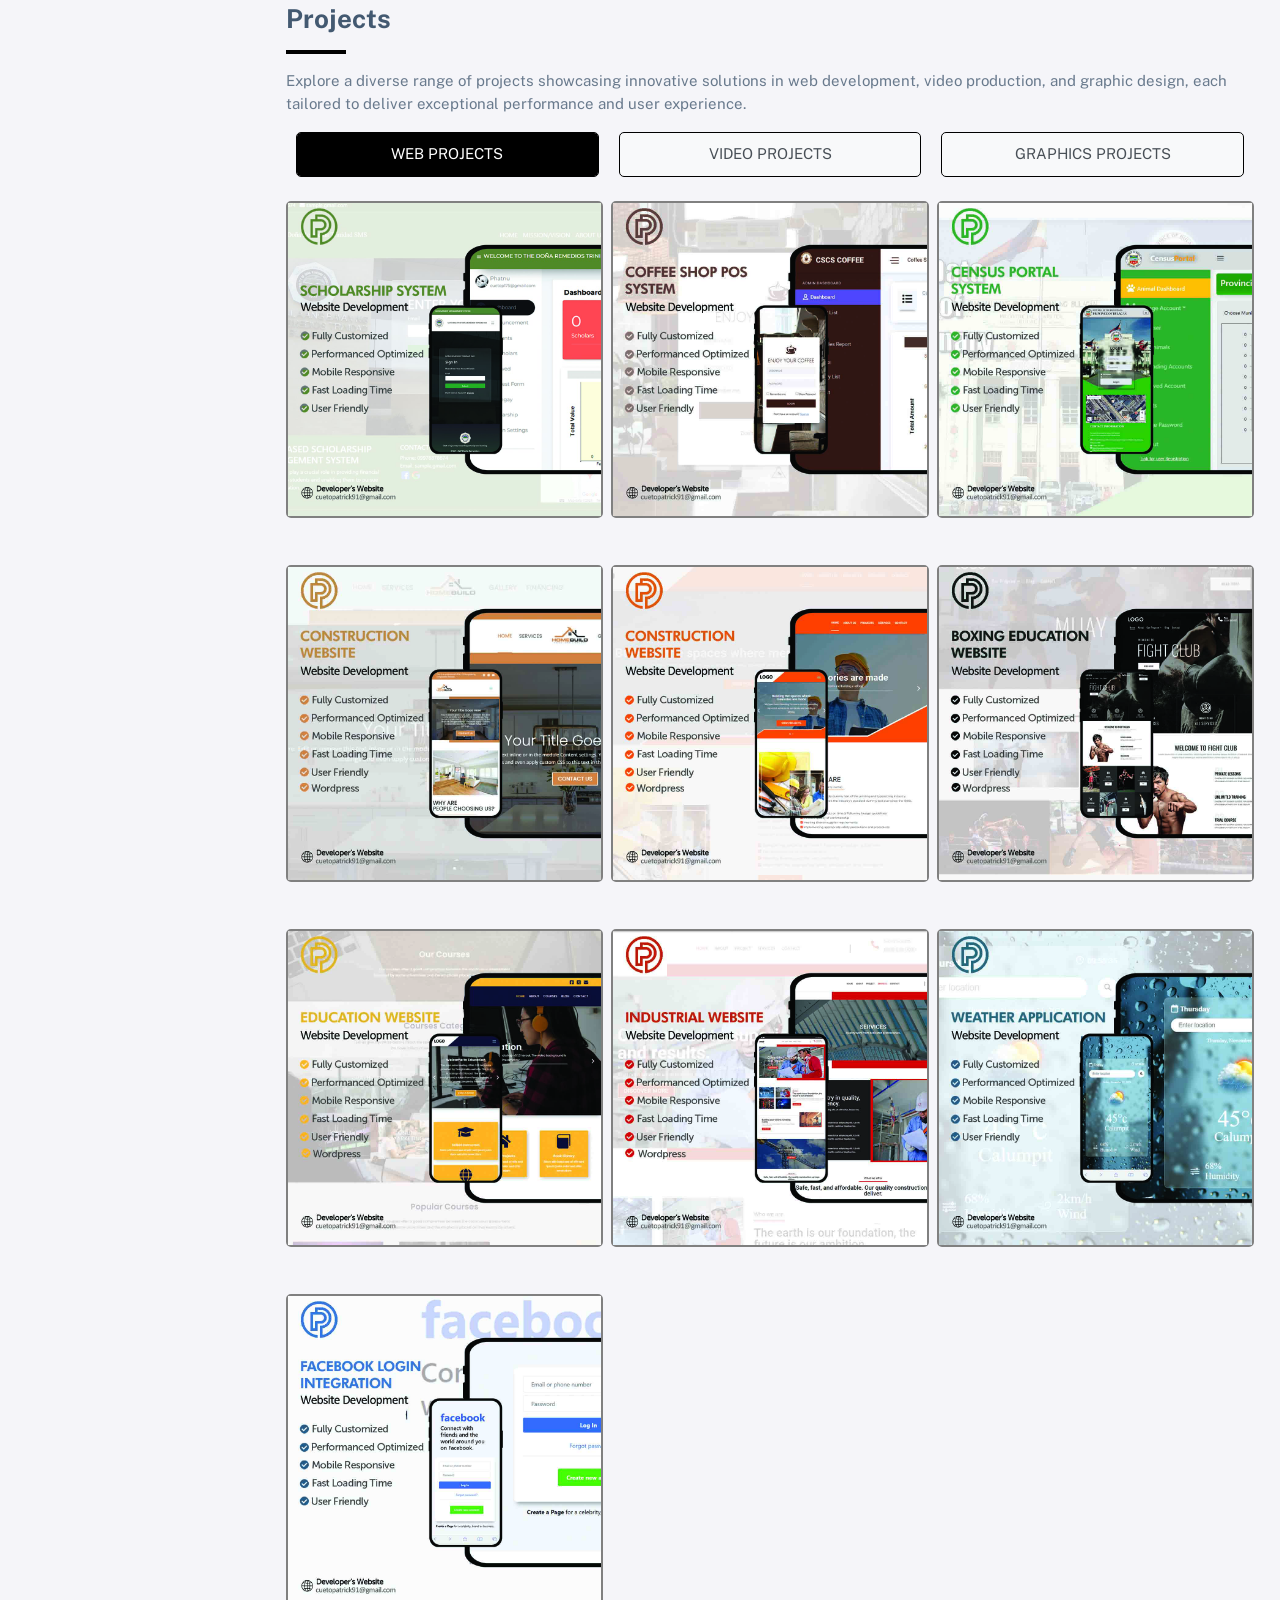
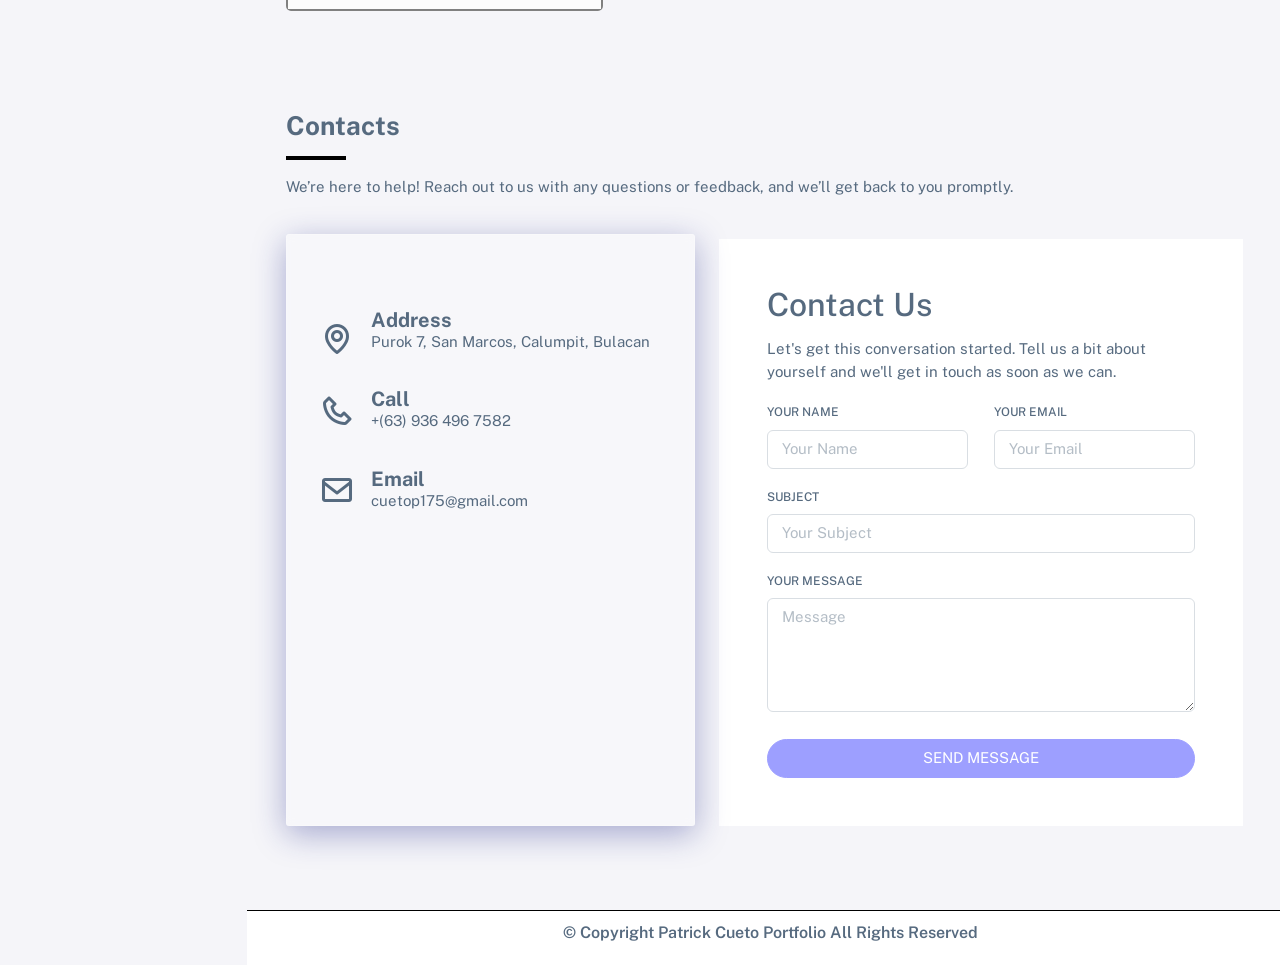
==== commit 42f6e0b0: "Update info Update info" ====
--- a/index.html
+++ b/index.html
@@ -377,7 +377,7 @@
                      <p class="passionate css-text-shadow-custom">A passionate Web developer creating responsive Website <br> and building applications providing Innovative design.</p>
                      <p class="aspiring css-text-shadow-custom">Aspiring Web Developer from Calumpit Bulacan, Philippines.</p>
                      <div class="btndiv">
-                      <a target="_blank" href="Resume/New_Resume.pdf" id="btnmirror" class="btn mt-4 text-white" data-mdb-ripple-color="dark"> Download CV   <i class="fa-solid fa-angle-right"></i></a> 
+                      <a target="_blank" href="Resume/UpdatedResume.pdf" id="btnmirror" class="btn mt-4 text-white" data-mdb-ripple-color="dark"> Download CV   <i class="fa-solid fa-angle-right"></i></a> 
                       <a href="#contact" id="btnmirror2" class="btn mt-4 text-black">Contact Us   <i class="fa-solid fa-angle-right"></i></a>     
                      </div>
                     
@@ -2105,7 +2105,7 @@
                         <span><h3 style="font-size: 20px; margin-bottom: 0px;color: #566A7F;"><strong>Call</strong></h3><a href="tel:09364967582" style="color: #566A7F;">+(63) 936 496 7582</a></span>
                         </li>
                         <li class="list-group-item  px-3 d-flex justify-content- align-items-center"><i style="color: #566A7F;" class="bx bx-envelope bx-md custom-icon pe-3 ps-3"></i>
-                         <span><h3 style="font-size: 20px; margin-bottom: 0px;color: #566A7F;"><strong>Email</strong></h3><a href="mailto:cuetopatrick91@gmail.com" style="color: #566A7F;">cuetopatrick91@gmail.com</a></span>
+                         <span><h3 style="font-size: 20px; margin-bottom: 0px;color: #566A7F;"><strong>Email</strong></h3><a href="mailto:cuetop175@gmail.com" style="color: #566A7F;">cuetop175@gmail.com</a></span>
                          </li>
                     </ul>
                     <div style="display: flex;justify-content: center;margin-top: 2rem;">
